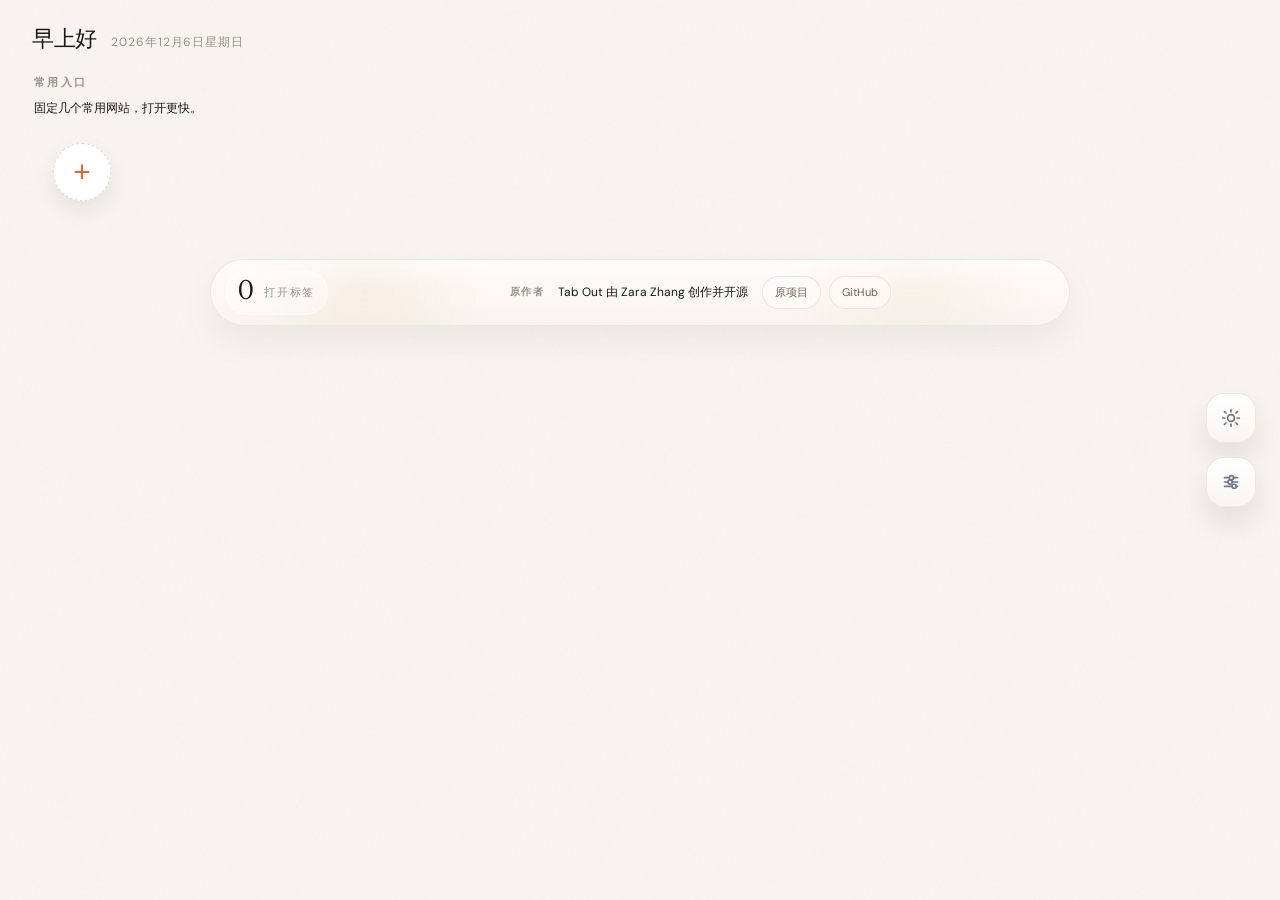
==== extension/index.html @ e53b009b "优化" ====
<!DOCTYPE html>
<html lang="zh-CN">
<head>
  <meta charset="UTF-8">
  <meta name="viewport" content="width=device-width, initial-scale=1.0">
  <title>Tab Out</title>

  <!-- Google Fonts: Newsreader (for headings/numbers) + DM Sans (for body text) -->
  <link rel="preconnect" href="https://fonts.googleapis.com">
  <link href="https://fonts.googleapis.com/css2?family=Newsreader:ital,opsz,wght@0,6..72,300;0,6..72,400;0,6..72,500;1,6..72,300;1,6..72,400&family=DM+Sans:wght@300;400;500;600&display=swap" rel="stylesheet">

  <link rel="stylesheet" href="style.css">
</head>
<body>
<div class="container">



  <!-- ================================================================
       HEADER — greeting on the left
       ================================================================ -->
  <header>
    <div class="header-left">
      <!-- "Good afternoon" — written by getGreeting() in app.js -->
      <h1 id="greeting"></h1>
      <!-- "Friday, April 4, 2026" — written by getDateDisplay() in app.js -->
      <div class="date" id="dateDisplay"></div>
    </div>
  </header>

  <section class="quick-links-section" id="quickLinksSection">
    <div class="quick-links-shell">
      <div class="quick-links-header">
        <div class="quick-links-heading">
          <h2 id="quickLinksTitle"></h2>
          <p class="quick-links-subtitle" id="quickLinksSubtitle"></p>
        </div>
      </div>
      <div class="quick-links-grid" id="quickLinksGrid"></div>
    </div>
  </section>

  <!-- ================================================================
       TAB OUT DUPES BANNER — appears when you have extra Tab Out tabs open
       Hidden by default; app.js shows it when dupeTabOutCount > 1
       ================================================================ -->
  <div class="tab-cleanup-banner" id="tabOutDupeBanner" style="display:none">
    <div class="tab-cleanup-left">
      <div class="tab-cleanup-icon">
        <svg xmlns="http://www.w3.org/2000/svg" fill="none" viewBox="0 0 24 24" stroke-width="1.5" stroke="currentColor">
          <path stroke-linecap="round" stroke-linejoin="round" d="M15.75 17.25v3.375c0 .621-.504 1.125-1.125 1.125h-9.75a1.125 1.125 0 0 1-1.125-1.125V7.875c0-.621.504-1.125 1.125-1.125H6.75a9.06 9.06 0 0 1 1.5.124m7.5 10.376h3.375c.621 0 1.125-.504 1.125-1.125V11.25c0-4.46-3.243-8.161-7.5-8.876a9.06 9.06 0 0 0-1.5-.124H9.375c-.621 0-1.125.504-1.125 1.125v3.5m7.5 10.375H9.375a1.125 1.125 0 0 1-1.125-1.125v-9.25m12 6.625v-1.875a3.375 3.375 0 0 0-3.375-3.375h-1.5a1.125 1.125 0 0 1-1.125-1.125v-1.5a3.375 3.375 0 0 0-3.375-3.375H9.75" />
        </svg>
      </div>
      <div class="tab-cleanup-text" id="tabOutDupeText"></div>
    </div>
    <button class="tab-cleanup-btn" data-action="close-tabout-dupes" id="closeTabOutDupesBtn"></button>
  </div>

  <!-- ================================================================
       MAIN CONTENT AREA — two-column layout
       Left: open tabs (domain/mission cards)
       Right: saved for later checklist
       The right column only renders when it has items (JS controls this)
       ================================================================ -->
  <div class="dashboard-columns" id="dashboardColumns">

    <!-- LEFT COLUMN: Open tabs -->
    <div class="active-section" id="openTabsSection" style="display:none">
      <div class="section-header">
        <h2 id="openTabsSectionTitle"></h2>
        <div class="section-line"></div>
        <div class="section-count" id="openTabsSectionCount"></div>
      </div>
      <div class="missions" id="openTabsMissions"></div>
    </div>

    <!-- RIGHT COLUMN: Saved for Later checklist -->
    <div class="deferred-column" id="deferredColumn" style="display:none">
      <section class="sidebar-section deferred-section-shell" id="deferredSection" style="display:none">
        <div class="section-header">
          <h2 id="deferredSectionTitle"></h2>
          <div class="section-line"></div>
          <div class="section-count" id="deferredCount"></div>
        </div>

        <!-- Active checklist items — injected by renderDeferredList() in app.js -->
        <div class="deferred-list" id="deferredList"></div>

        <!-- Empty state — shown when no active deferred tabs -->
        <div class="deferred-empty" id="deferredEmpty" style="display:none"></div>

        <!-- Archive section — collapsed by default -->
        <div class="deferred-archive" id="deferredArchive" style="display:none">
          <button class="archive-toggle" id="archiveToggle">
            <svg class="archive-chevron" xmlns="http://www.w3.org/2000/svg" fill="none" viewBox="0 0 24 24" stroke-width="2" stroke="currentColor"><path stroke-linecap="round" stroke-linejoin="round" d="m19.5 8.25-7.5 7.5-7.5-7.5" /></svg>
            <span id="archiveToggleLabel"></span>
            <span class="archive-count" id="archiveCount"></span>
          </button>
          <div class="archive-body" id="archiveBody" style="display:none">
            <input type="text" class="archive-search" id="archiveSearch">
            <div class="archive-list" id="archiveList"></div>
          </div>
        </div>
      </section>
    </div>

  </div><!-- end .dashboard-columns -->

  <!-- ================================================================
       FOOTER — global stats + refresh control
       ================================================================ -->
  <footer>
    <div class="footer-stats">
      <div class="stat">
        <div class="stat-num" id="statTabs">—</div>
        <div class="stat-label" id="statTabsLabel"></div>
      </div>
    </div>
    <div class="footer-credit-card">
      <div class="footer-credit-eyebrow" id="footerCreditEyebrow"></div>
      <div class="footer-credit-main" id="footerCreditMain"></div>
      <div class="footer-credit-links">
        <a id="footerProjectLink" href="https://github.com/zarazhangrui/tab-out" target="_top" rel="noopener noreferrer"></a>
        <a id="footerAuthorLink" href="https://github.com/zarazhangrui" target="_top" rel="noopener noreferrer"></a>
      </div>
    </div>
  </footer>

</div><!-- end .container -->

<input type="file" id="backgroundImageInput" class="sr-only" accept="image/*">

<div class="floating-tools" id="floatingTools">
  <div class="floating-tool-popovers">
    <div class="stash-menu" id="stashMenu" style="display:none">
      <div class="stash-menu-header">
        <div>
          <div class="stash-menu-title" id="stashMenuTitle"></div>
          <p class="stash-menu-hint" id="stashMenuHint"></p>
        </div>
        <button type="button" class="stash-menu-close" data-action="toggle-stash-menu" aria-label="Close">
          <svg xmlns="http://www.w3.org/2000/svg" fill="none" viewBox="0 0 24 24" stroke-width="1.9" stroke="currentColor" aria-hidden="true">
            <path stroke-linecap="round" stroke-linejoin="round" d="m6 18 12-12M6 6l12 12" />
          </svg>
        </button>
      </div>
      <div class="stash-menu-actions">
        <button type="button" class="stash-action-card" data-action="stash-current-window" id="stashCurrentWindowBtn"></button>
        <button type="button" class="stash-action-card" data-action="stash-all-windows" id="stashAllWindowsBtn"></button>
      </div>
    </div>

    <div class="session-panel" id="sessionPanel" style="display:none">
      <div class="session-panel-header">
        <div class="session-panel-heading">
          <div class="session-panel-eyebrow" id="sessionRecentLabel"></div>
          <h3 id="sessionsSectionTitle"></h3>
        </div>
        <button type="button" class="session-panel-close" data-action="toggle-session-panel" aria-label="Close">
          <svg xmlns="http://www.w3.org/2000/svg" fill="none" viewBox="0 0 24 24" stroke-width="1.9" stroke="currentColor" aria-hidden="true">
            <path stroke-linecap="round" stroke-linejoin="round" d="m6 18 12-12M6 6l12 12" />
          </svg>
        </button>
      </div>
      <div class="session-panel-meta-row">
        <p class="session-panel-subtitle" id="sessionsEmpty"></p>
        <span class="section-count" id="sessionsCount"></span>
      </div>
      <div class="sessions-list" id="sessionsList"></div>
    </div>
  </div>

  <div class="floating-tools-dock">
    <button type="button" class="floating-tool-btn floating-tool-btn-theme" data-action="toggle-color-theme" id="themeToggleBtn" aria-pressed="false">
      <span class="floating-tool-icon floating-tool-theme-icon floating-tool-theme-icon-sun" aria-hidden="true">
        <svg xmlns="http://www.w3.org/2000/svg" fill="none" viewBox="0 0 24 24" stroke-width="1.85" stroke="currentColor">
          <path stroke-linecap="round" stroke-linejoin="round" d="M12 3v2.25M12 18.75V21M4.954 4.954 6.546 6.546M17.454 17.454l1.592 1.592M3 12h2.25M18.75 12H21M4.954 19.046l1.592-1.592M17.454 6.546l1.592-1.592M15.75 12a3.75 3.75 0 1 1-7.5 0 3.75 3.75 0 0 1 7.5 0Z" />
        </svg>
      </span>
      <span class="floating-tool-icon floating-tool-theme-icon floating-tool-theme-icon-moon" aria-hidden="true">
        <svg xmlns="http://www.w3.org/2000/svg" fill="none" viewBox="0 0 24 24" stroke-width="1.85" stroke="currentColor">
          <path stroke-linecap="round" stroke-linejoin="round" d="M21 12.79A9 9 0 1 1 11.21 3a7 7 0 0 0 9.79 9.79Z" />
        </svg>
      </span>
      <span class="sr-only" id="themeToggleState"></span>
    </button>

    <div class="floating-tools-rail" id="floatingToolsRail">
      <button type="button" class="floating-tool-btn floating-tool-btn-stash" data-action="toggle-stash-menu" id="stashMenuTrigger" aria-expanded="false" aria-controls="stashMenu">
        <span class="floating-tool-icon">
          <svg xmlns="http://www.w3.org/2000/svg" fill="none" viewBox="0 0 24 24" stroke-width="1.85" stroke="currentColor" aria-hidden="true">
            <path stroke-linecap="round" stroke-linejoin="round" d="M4.5 8.25h15" />
            <path stroke-linecap="round" stroke-linejoin="round" d="M5.25 9.75v6.75A1.5 1.5 0 0 0 6.75 18h10.5a1.5 1.5 0 0 0 1.5-1.5V9.75" />
            <path stroke-linecap="round" stroke-linejoin="round" d="M9 4.5 12 7.5l3-3" />
            <path stroke-linecap="round" stroke-linejoin="round" d="M12 7.5v5.25" />
          </svg>
        </span>
      </button>
      <button type="button" class="floating-tool-btn floating-tool-btn-session" data-action="toggle-session-panel" id="sessionFabTrigger" aria-expanded="false" aria-controls="sessionPanel">
        <span class="floating-tool-icon">
          <svg xmlns="http://www.w3.org/2000/svg" fill="none" viewBox="0 0 24 24" stroke-width="1.85" stroke="currentColor" aria-hidden="true">
            <path stroke-linecap="round" stroke-linejoin="round" d="M4.5 15.75h15" />
            <path stroke-linecap="round" stroke-linejoin="round" d="M5.25 15v1.5A1.5 1.5 0 0 0 6.75 18h10.5a1.5 1.5 0 0 0 1.5-1.5V15" />
            <path stroke-linecap="round" stroke-linejoin="round" d="M9 11.25 12 8.25l3 3" />
            <path stroke-linecap="round" stroke-linejoin="round" d="M12 8.25V3.75" />
          </svg>
        </span>
        <span class="floating-tool-badge" id="sessionFabCount" hidden></span>
      </button>
    </div>

    <button type="button" class="floating-tool-btn floating-tool-btn-settings" data-action="open-settings-modal" id="settingsModalTrigger">
      <span class="floating-tool-icon">
        <svg xmlns="http://www.w3.org/2000/svg" fill="none" viewBox="0 0 24 24" stroke-width="1.85" stroke="currentColor" aria-hidden="true">
          <path stroke-linecap="round" d="M5 7.25h5.2" />
          <path stroke-linecap="round" d="M14.8 7.25H19" />
          <path stroke-linecap="round" d="M5 12h3.7" />
          <path stroke-linecap="round" d="M13.3 12H19" />
          <path stroke-linecap="round" d="M5 16.75h8.2" />
          <path stroke-linecap="round" d="M17.8 16.75H19" />
          <circle cx="12.5" cy="7.25" r="2.3" />
          <circle cx="11" cy="12" r="2.3" />
          <circle cx="15.5" cy="16.75" r="2.3" />
        </svg>
      </span>
    </button>
  </div>
</div>

<div class="settings-modal-backdrop" id="settingsModalBackdrop" style="display:none">
  <div class="settings-modal" role="dialog" aria-modal="true" aria-labelledby="settingsModalTitle">
    <div class="settings-modal-header">
      <h3 id="settingsModalTitle"></h3>
      <button type="button" class="settings-modal-close" data-action="close-settings-modal" id="settingsModalCloseBtn"></button>
    </div>
    <div class="settings-modal-body">
      <aside class="settings-nav" id="settingsNav">
        <button type="button" class="settings-nav-item" data-action="show-settings-panel" data-settings-panel="appearance" id="settingsAppearanceTab"></button>
        <button type="button" class="settings-nav-item" data-action="show-settings-panel" data-settings-panel="links" id="settingsLinksTab"></button>
      </aside>
      <div class="settings-content">
        <section class="settings-panel" data-settings-panel="appearance">
          <div class="settings-group">
            <div class="settings-group-label" id="settingsLanguageLabel"></div>
            <div class="settings-language-switcher" id="settingsLanguageSwitcher" role="group">
              <button type="button" class="settings-language-option" data-action="set-language" data-language="zh-CN">中</button>
              <button type="button" class="settings-language-option" data-action="set-language" data-language="en-US">EN</button>
            </div>
          </div>
          <div class="settings-group">
            <div class="settings-group-label" id="settingsBackgroundLabel"></div>
            <p class="settings-group-copy" id="settingsBackgroundHint"></p>
            <div class="settings-background-grid">
              <div class="settings-background-block" id="settingsSolidBackgroundBlock">
                <div class="settings-background-subtitle" id="settingsSolidBackgroundLabel"></div>
                <div class="settings-color-swatches" id="settingsColorSwatches" role="group">
                  <button type="button" class="settings-color-swatch" data-action="set-background-color" data-background-color="#eef2f9" data-color-name-zh="雾蓝" data-color-name-en="Mist blue"></button>
                  <button type="button" class="settings-color-swatch" data-action="set-background-color" data-background-color="#dff1ff" data-color-name-zh="晴空" data-color-name-en="Sky"></button>
                  <button type="button" class="settings-color-swatch" data-action="set-background-color" data-background-color="#f4e3f7" data-color-name-zh="淡紫" data-color-name-en="Lavender"></button>
                  <button type="button" class="settings-color-swatch" data-action="set-background-color" data-background-color="#e7f6d8" data-color-name-zh="青草" data-color-name-en="Mint"></button>
                  <button type="button" class="settings-color-swatch" data-action="set-background-color" data-background-color="#fff3b8" data-color-name-zh="奶油" data-color-name-en="Butter"></button>
                  <button type="button" class="settings-color-swatch" data-action="set-background-color" data-background-color="#eadff2" data-color-name-zh="丁香雾" data-color-name-en="Lilac mist"></button>
                  <button type="button" class="settings-color-swatch" data-action="set-background-color" data-background-color="#f6ebdf" data-color-name-zh="细沙" data-color-name-en="Sand"></button>
                </div>
              </div>
              <div class="settings-background-block" id="settingsImageUploadBlock">
                <div class="settings-background-subtitle" id="settingsImageUploadLabel"></div>
                <div class="settings-action-row settings-background-actions">
                  <button type="button" class="action-btn save-tabs settings-upload-trigger" data-action="choose-background-image" id="backgroundImageTriggerBtn"></button>
                  <button type="button" class="action-btn danger settings-reset-trigger" data-action="clear-background-image" id="backgroundImageClearBtn" hidden></button>
                </div>
              </div>
            </div>
          </div>
        </section>
        <section class="settings-panel" data-settings-panel="links" style="display:none">
          <div class="settings-group">
            <div class="settings-group-label" id="settingsLinkOpenModeLabel"></div>
            <p class="settings-group-copy" id="settingsLinkOpenModeHint"></p>
            <div class="settings-choice-list" id="settingsLinkOpenModeChoices">
              <button type="button" class="settings-choice" data-action="set-quick-link-open-mode" data-open-mode="current-tab" id="settingsOpenModeCurrentBtn"></button>
              <button type="button" class="settings-choice" data-action="set-quick-link-open-mode" data-open-mode="new-tab" id="settingsOpenModeNewBtn"></button>
            </div>
          </div>
        </section>
      </div>
    </div>
  </div>
</div>

<!-- ================================================================
     TOAST — floats above everything, used for action confirmations
     Hidden by default via CSS (opacity:0, translateY)
     ================================================================ -->
<div class="toast" id="toast">
  <!-- Checkmark circle icon (Heroicons outline) -->
  <svg xmlns="http://www.w3.org/2000/svg" fill="none" viewBox="0 0 24 24" stroke-width="2" stroke="currentColor">
    <path stroke-linecap="round" stroke-linejoin="round" d="M9 12.75 11.25 15 15 9.75M21 12a9 9 0 1 1-18 0 9 9 0 0 1 18 0Z" />
  </svg>
  <span id="toastText"></span>
</div>

<div class="quick-link-modal-backdrop" id="quickLinkModalBackdrop" style="display:none">
  <div class="quick-link-modal" role="dialog" aria-modal="true" aria-labelledby="quickLinkModalTitle">
    <div class="quick-link-modal-header">
      <h3 id="quickLinkModalTitle"></h3>
      <button type="button" class="quick-link-modal-close" data-action="close-quick-link-modal" id="quickLinkModalCloseBtn"></button>
    </div>
    <form class="quick-link-form" id="quickLinkForm">
      <input type="hidden" id="quickLinkId">
      <label class="quick-link-field">
        <span id="quickLinkNameLabel"></span>
        <input type="text" id="quickLinkNameInput" maxlength="40" required>
      </label>
      <label class="quick-link-field">
        <span id="quickLinkUrlLabel"></span>
        <input type="text" id="quickLinkUrlInput" inputmode="url" required>
      </label>
      <div class="quick-link-form-actions">
        <button type="button" class="action-btn" data-action="close-quick-link-modal" id="quickLinkCancelBtn"></button>
        <button type="submit" class="action-btn primary" id="quickLinkSubmitBtn"></button>
      </div>
    </form>
  </div>
</div>

<!-- Boot loader: tries config.local.js first, then loads app.js -->
<script src="boot.js"></script>
</body>
</html>
---- extension/style.css ----
/* ============================================================
   Tab Mission Control — Dashboard Styles
   Extracted directly from mockup.html — do not modify unless
   also updating the mockup. This is the approved design.
   ============================================================ */

:root {
  --ink: #1a1613;
  --paper: #f8f5f0;
  --warm-gray: #e8e2da;
  --muted: #9a918a;
  --accent-amber: #c8713a;
  --accent-sage: #5a7a62;
  --accent-slate: #5a6b7a;
  --accent-rose: #b35a5a;
  --status-active: #3d7a4a;
  --status-cooling: #b8892e;
  --status-abandoned: #b35a5a;
  --card-bg: #fffdf9;
  --shadow: rgba(26, 22, 19, 0.06);
  --custom-background-color: #f8f5f0;
  --custom-background-image: none;
  --header-dock-surface: rgba(255, 250, 244, 0.56);
  --header-dock-border: rgba(255, 255, 255, 0.52);
  --header-dock-shadow: rgba(122, 79, 42, 0.16);
  --header-dock-highlight: rgba(255, 255, 255, 0.72);
  --header-dock-accent: rgba(200, 113, 58, 0.28);
  --header-dock-accent-strong: rgba(200, 113, 58, 0.88);
  --background-overlay-start: rgba(248, 245, 240, 0.7);
  --background-overlay-end: rgba(248, 245, 240, 0.88);
  --background-radial-glow: rgba(255, 255, 255, 0.26);
  --solid-surface-bg: rgba(255, 253, 249, 0.9);
  --solid-surface-elevated-bg: rgba(255, 255, 255, 0.88);
  --solid-surface-border: rgba(232, 226, 218, 0.84);
  --solid-surface-line: rgba(232, 226, 218, 0.84);
  --solid-surface-shadow: rgba(26, 22, 19, 0.08);
}

* { margin: 0; padding: 0; box-sizing: border-box; }

body {
  font-family: 'DM Sans', sans-serif;
  background: var(--custom-background-color);
  color: var(--ink);
  min-height: 100vh;
  -webkit-font-smoothing: antialiased;
  position: relative;
}

body.theme-dark {
  --ink: #edf3f9;
  --paper: #10161d;
  --warm-gray: #26323d;
  --muted: #93a1af;
  --card-bg: #151d25;
  --shadow: rgba(0, 0, 0, 0.28);
  --header-dock-surface: rgba(19, 25, 32, 0.74);
  --header-dock-border: rgba(255, 255, 255, 0.08);
  --header-dock-shadow: rgba(0, 0, 0, 0.32);
  --header-dock-highlight: rgba(255, 255, 255, 0.04);
  --header-dock-accent: rgba(200, 113, 58, 0.22);
  --header-dock-accent-strong: rgba(227, 143, 82, 0.82);
  --background-overlay-start: rgba(13, 17, 23, 0.26);
  --background-overlay-end: rgba(13, 17, 23, 0.78);
  --background-radial-glow: rgba(110, 145, 173, 0.12);
}

body::before {
  content: '';
  position: fixed;
  inset: 0;
  background-image:
    linear-gradient(180deg, var(--background-overlay-start), var(--background-overlay-end)),
    radial-gradient(circle at top, var(--background-radial-glow), transparent 48%),
    var(--custom-background-image);
  background-size: cover;
  background-position: center;
  background-repeat: no-repeat;
  opacity: 0;
  transition: opacity 0.3s ease;
  pointer-events: none;
  z-index: 0;
}

/* Subtle paper texture */
body::after {
  content: '';
  position: fixed;
  inset: 0;
  background-image: url("data:image/svg+xml,%3Csvg viewBox='0 0 256 256' xmlns='http://www.w3.org/2000/svg'%3E%3Cfilter id='noise'%3E%3CfeTurbulence type='fractalNoise' baseFrequency='0.9' numOctaves='4' stitchTiles='stitch'/%3E%3C/filter%3E%3Crect width='100%25' height='100%25' filter='url(%23noise)' opacity='0.03'/%3E%3C/svg%3E");
  pointer-events: none;
  z-index: 0;
}

body.theme-dark::after {
  opacity: 0.08;
}

body.has-custom-background::before {
  opacity: 1;
}

body.has-solid-background footer,
body.has-solid-background .mission-card,
body.has-solid-background .deferred-column,
body.has-solid-background .floating-tool-btn,
body.has-solid-background .stash-menu,
body.has-solid-background .session-panel,
body.has-solid-background .session-card,
body.has-solid-background .settings-modal,
body.has-solid-background .quick-link-modal {
  background-color: var(--solid-surface-bg);
  border-color: var(--solid-surface-border);
}

body.has-solid-background .mission-card,
body.has-solid-background .deferred-column,
body.has-solid-background footer,
body.has-solid-background .stash-menu,
body.has-solid-background .session-panel,
body.has-solid-background .session-card,
body.has-solid-background .settings-modal,
body.has-solid-background .quick-link-modal {
  box-shadow:
    0 20px 40px var(--solid-surface-shadow),
    inset 0 1px 0 rgba(255, 255, 255, 0.62);
}

body.has-solid-background .header-control-dock,
body.has-solid-background .tab-cleanup-banner,
body.has-solid-background .nudge-banner,
body.has-solid-background .quick-link-actions,
body.has-solid-background .settings-language-switcher,
body.has-solid-background .settings-background-block,
body.has-solid-background .settings-choice,
body.has-solid-background .stash-action-card,
body.has-solid-background .session-preview-list,
body.has-solid-background .footer-credit-links a,
body.has-solid-background .stat {
  background-color: var(--solid-surface-elevated-bg);
  border-color: var(--solid-surface-border);
}

body.has-solid-background .section-line,
body.has-solid-background .page-chip,
body.has-solid-background .deferred-item {
  border-color: var(--solid-surface-line);
}

body.has-solid-background .section-line {
  background: var(--solid-surface-line);
}

body.has-solid-background .action-btn {
  background-color: var(--solid-surface-elevated-bg);
  border-color: var(--solid-surface-border);
  color: var(--muted);
}

body.has-solid-background .action-btn.primary {
  background: var(--ink);
  color: var(--paper);
  border-color: var(--ink);
}

body.has-solid-background .action-btn.close-tabs {
  border-color: rgba(200, 113, 58, 0.3);
  color: var(--accent-amber);
  background: rgba(200, 113, 58, 0.08);
}

body.has-solid-background .action-btn.save-tabs {
  border-color: rgba(90, 122, 98, 0.3);
  color: var(--accent-sage);
  background: rgba(90, 122, 98, 0.08);
}

body.has-solid-background .action-btn.danger {
  color: var(--status-abandoned);
}

body.has-solid-background .mission-card:hover,
body.has-solid-background .session-card:hover,
body.has-solid-background .quick-link-card:hover .quick-link-avatar,
body.has-solid-background .quick-link-add-card:hover .quick-link-add-symbol {
  box-shadow:
    0 24px 44px var(--solid-surface-shadow),
    inset 0 1px 0 rgba(255, 255, 255, 0.7);
}

body.theme-dark header {
  border-bottom-color: rgba(255, 255, 255, 0.08);
}

body.theme-dark .header-control-dock,
body.theme-dark .tab-cleanup-banner,
body.theme-dark .nudge-banner,
body.theme-dark .mission-card,
body.theme-dark .deferred-column,
body.theme-dark footer,
body.theme-dark .floating-tool-btn,
body.theme-dark .stash-menu,
body.theme-dark .session-panel,
body.theme-dark .session-card,
body.theme-dark .settings-modal,
body.theme-dark .quick-link-modal,
body.theme-dark .quick-link-actions {
  border-color: rgba(255, 255, 255, 0.08);
  background-color: rgba(18, 24, 31, 0.88);
  box-shadow:
    0 22px 48px rgba(0, 0, 0, 0.24),
    inset 0 1px 0 rgba(255, 255, 255, 0.04);
}

body.theme-dark .quick-link-actions,
body.theme-dark .settings-language-switcher,
body.theme-dark .settings-background-block,
body.theme-dark .settings-choice,
body.theme-dark .stash-action-card,
body.theme-dark .session-preview-list,
body.theme-dark .stat,
body.theme-dark .footer-credit-links a {
  border-color: rgba(255, 255, 255, 0.08);
  background: rgba(255, 255, 255, 0.04);
}

body.theme-dark .settings-nav-item,
body.theme-dark .settings-group-label,
body.theme-dark .settings-choice,
body.theme-dark .stash-menu-close,
body.theme-dark .session-panel-close,
body.theme-dark .quick-link-modal-close,
body.theme-dark .settings-modal-close {
  color: var(--ink);
}

body.theme-dark .settings-group-copy,
body.theme-dark .settings-choice-meta,
body.theme-dark .settings-background-subtitle,
body.theme-dark .session-card-meta,
body.theme-dark .session-preview-more,
body.theme-dark .footer-credit-eyebrow,
body.theme-dark .footer-credit-links a,
body.theme-dark .stat-label {
  color: var(--muted);
}

body.theme-dark .settings-nav-item:hover,
body.theme-dark .floating-tool-btn:hover,
body.theme-dark .stash-menu-close:hover,
body.theme-dark .session-panel-close:hover,
body.theme-dark .quick-link-modal-close:hover,
body.theme-dark .settings-modal-close:hover {
  background: rgba(255, 255, 255, 0.08);
}

body.theme-dark .settings-nav-item.is-active,
body.theme-dark .floating-tool-btn.is-active {
  color: #fff;
}

body.theme-dark .settings-modal,
body.theme-dark .quick-link-modal,
body.theme-dark .stash-menu,
body.theme-dark .session-panel {
  background-image: linear-gradient(180deg, rgba(21, 28, 36, 0.98), rgba(14, 19, 26, 0.95));
}

body.theme-dark .settings-choice.is-active {
  background: linear-gradient(180deg, rgba(81, 50, 30, 0.52), rgba(43, 31, 22, 0.42));
  border-color: rgba(200, 113, 58, 0.3);
}

body.theme-dark .quick-link-field input,
body.theme-dark .session-card,
body.theme-dark .session-preview-open,
body.theme-dark .settings-upload-trigger,
body.theme-dark .settings-reset-trigger {
  background-color: rgba(255, 255, 255, 0.04);
  border-color: rgba(255, 255, 255, 0.08);
  color: var(--ink);
}

body.theme-dark .action-btn {
  background-color: rgba(255, 255, 255, 0.04);
  border-color: rgba(255, 255, 255, 0.08);
  color: var(--ink);
}

body.theme-dark .action-btn.primary {
  background: #edf3f9;
  color: #10161d;
  border-color: #edf3f9;
}

body.theme-dark .action-btn.close-tabs {
  border-color: rgba(236, 168, 118, 0.28);
  color: #f3b37d;
  background: rgba(236, 168, 118, 0.08);
}

body.theme-dark .action-btn.save-tabs {
  border-color: rgba(109, 172, 126, 0.28);
  color: #9fdbad;
  background: rgba(109, 172, 126, 0.08);
}

body.theme-dark .action-btn.danger {
  color: #f09b9b;
}

body.theme-dark .quick-link-avatar,
body.theme-dark .quick-link-add-symbol {
  background: rgba(255, 255, 255, 0.98);
  border-color: rgba(236, 168, 118, 0.2);
  box-shadow:
    0 16px 28px rgba(0, 0, 0, 0.24),
    inset 0 0 0 1px rgba(226, 220, 212, 0.72);
}

body.theme-dark .quick-link-add-symbol {
  color: var(--accent-amber);
}

body.theme-dark .quick-link-add-card:hover .quick-link-add-symbol,
body.theme-dark .quick-link-card:hover .quick-link-avatar {
  box-shadow:
    0 20px 30px rgba(0, 0, 0, 0.28),
    inset 0 0 0 1px rgba(226, 220, 212, 0.8);
}

.container {
  position: relative;
  z-index: 1;
  max-width: 960px;
  margin: 0 auto;
  padding: 30px 32px 72px;
}

/* When the saved-for-later sidebar is open, expand the container
   so the tab grid still has room for 2-3 columns */
.container:has(.dashboard-columns) {
  max-width: 1300px;
}

/* ---- Header ---- */
header {
  display: flex;
  justify-content: flex-start;
  align-items: center;
  margin-bottom: 22px;
  padding-bottom: 0;
  border-bottom: none;
}

.header-left {
  display: flex;
  align-items: baseline;
  gap: 14px;
  flex-wrap: wrap;
}

.header-left h1 {
  font-family: 'Newsreader', serif;
  font-weight: 300;
  font-size: 22px;
  line-height: 1.05;
  letter-spacing: -0.4px;
  color: var(--ink);
  margin-bottom: 0;
}

.header-left .date {
  font-size: 12px;
  color: var(--muted);
  font-weight: 400;
  letter-spacing: 0.08em;
  line-height: 1.2;
}

.header-right {
  display: flex;
  align-items: center;
  justify-content: flex-end;
  flex-shrink: 0;
  margin-left: 24px;
}

.header-control-dock {
  position: relative;
  display: inline-flex;
  align-items: center;
  gap: 12px;
  padding: 9px 10px;
  border-radius: 999px;
  background:
    linear-gradient(135deg, rgba(255, 255, 255, 0.56), rgba(255, 246, 238, 0.18)),
    var(--header-dock-surface);
  border: 1px solid var(--header-dock-border);
  box-shadow:
    0 20px 42px -18px var(--header-dock-shadow),
    0 10px 24px rgba(255, 255, 255, 0.18),
    inset 0 1px 0 rgba(255, 255, 255, 0.7);
  backdrop-filter: blur(24px) saturate(165%);
  -webkit-backdrop-filter: blur(24px) saturate(165%);
  isolation: isolate;
  overflow: hidden;
}

.header-control-dock::before {
  content: '';
  position: absolute;
  inset: -30% -20%;
  background:
    radial-gradient(circle at 18% 24%, rgba(255, 255, 255, 0.8), transparent 22%),
    radial-gradient(circle at 72% 18%, rgba(255, 214, 185, 0.42), transparent 30%),
    linear-gradient(120deg, rgba(255, 255, 255, 0.14), rgba(200, 113, 58, 0.12), rgba(255, 255, 255, 0.08));
  opacity: 0.92;
  z-index: -2;
  pointer-events: none;
  animation: headerDockAurora 14s ease-in-out infinite alternate;
}

.header-control-dock::after {
  content: '';
  position: absolute;
  inset: 1px;
  border-radius: inherit;
  background:
    linear-gradient(180deg, rgba(255, 255, 255, 0.44), transparent 38%),
    linear-gradient(135deg, rgba(255, 255, 255, 0.16), transparent 54%);
  opacity: 0.95;
  pointer-events: none;
  z-index: -1;
}

.header-control-dock.has-image {
  box-shadow:
    0 24px 52px -20px rgba(200, 113, 58, 0.26),
    0 10px 24px rgba(255, 255, 255, 0.18),
    inset 0 1px 0 rgba(255, 255, 255, 0.7);
}

.background-controls {
  display: inline-flex;
  align-items: center;
  gap: 8px;
  position: relative;
  z-index: 1;
}

.header-control-divider {
  width: 1px;
  align-self: stretch;
  border-radius: 999px;
  background:
    linear-gradient(180deg, rgba(255, 255, 255, 0), rgba(200, 113, 58, 0.36), rgba(255, 255, 255, 0));
  opacity: 0.92;
  position: relative;
  z-index: 1;
}

.language-switcher {
  display: inline-flex;
  align-items: center;
  gap: 4px;
  padding: 4px;
  border-radius: 999px;
  background: rgba(255, 255, 255, 0.28);
  border: 1px solid rgba(255, 255, 255, 0.26);
  box-shadow:
    inset 0 1px 0 rgba(255, 255, 255, 0.45),
    0 8px 18px rgba(122, 79, 42, 0.08);
  position: relative;
  z-index: 1;
}

.language-option {
  font-family: 'DM Sans', sans-serif;
  font-size: 12px;
  font-weight: 600;
  letter-spacing: 0.12em;
  color: rgba(92, 77, 67, 0.76);
  background: transparent;
  border: none;
  border-radius: 999px;
  padding: 10px 15px;
  min-width: 54px;
  cursor: pointer;
  transition: background 0.28s ease, color 0.28s ease, transform 0.28s ease, box-shadow 0.28s ease;
}

.language-option:hover {
  color: var(--ink);
  background: rgba(255, 255, 255, 0.26);
  transform: translateY(-1px);
}

.language-option.is-active {
  color: white;
  background:
    linear-gradient(135deg, rgba(222, 136, 66, 1), rgba(188, 98, 41, 1));
  box-shadow:
    0 10px 24px rgba(200, 113, 58, 0.34),
    inset 0 1px 0 rgba(255, 245, 232, 0.4);
}

.language-option.is-active:hover {
  color: white;
  background:
    linear-gradient(135deg, rgba(222, 136, 66, 1), rgba(188, 98, 41, 1));
  transform: translateY(-1px);
}

.header-icon-btn {
  position: relative;
  width: 40px;
  height: 40px;
  border: 1px solid rgba(255, 255, 255, 0.32);
  border-radius: 16px;
  background:
    linear-gradient(180deg, rgba(255, 255, 255, 0.42), rgba(255, 247, 241, 0.14));
  color: rgba(96, 80, 69, 0.74);
  display: inline-flex;
  align-items: center;
  justify-content: center;
  cursor: pointer;
  box-shadow:
    inset 0 1px 0 rgba(255, 255, 255, 0.64),
    0 10px 24px rgba(122, 79, 42, 0.08);
  transition: transform 0.24s ease, background 0.24s ease, color 0.24s ease, box-shadow 0.24s ease, border-color 0.24s ease;
}

.header-icon-btn::before {
  content: '';
  position: absolute;
  inset: 1px;
  border-radius: 15px;
  background: linear-gradient(180deg, rgba(255, 255, 255, 0.34), transparent 52%);
  opacity: 0.85;
  pointer-events: none;
}

.header-icon-btn:hover {
  color: var(--ink);
  border-color: rgba(255, 255, 255, 0.56);
  box-shadow:
    inset 0 1px 0 rgba(255, 255, 255, 0.72),
    0 14px 30px rgba(122, 79, 42, 0.13);
  transform: translateY(-1px) scale(1.02);
}

.header-icon-btn svg {
  width: 17px;
  height: 17px;
  position: relative;
  z-index: 1;
}

.header-icon-btn.is-active {
  color: rgba(255, 248, 241, 0.98);
  background:
    radial-gradient(circle at 28% 24%, rgba(255, 223, 196, 0.48), transparent 32%),
    linear-gradient(135deg, rgba(210, 124, 59, 1), rgba(162, 94, 44, 1));
  border-color: rgba(255, 214, 179, 0.48);
  box-shadow:
    0 14px 30px rgba(200, 113, 58, 0.34),
    inset 0 1px 0 rgba(255, 244, 232, 0.4);
}

.header-icon-btn-subtle {
  color: rgba(114, 93, 86, 0.72);
}

.header-icon-btn-subtle:hover {
  color: var(--accent-rose);
  background:
    linear-gradient(180deg, rgba(255, 255, 255, 0.42), rgba(255, 240, 240, 0.18));
}

html[lang="zh-CN"] .header-left .date {
  letter-spacing: 0.08em;
  text-transform: none;
}

.sr-only {
  position: absolute;
  width: 1px;
  height: 1px;
  padding: 0;
  margin: -1px;
  overflow: hidden;
  clip: rect(0, 0, 0, 0);
  white-space: nowrap;
  border: 0;
}

body.has-custom-background .header-control-dock,
body.has-custom-background .tab-cleanup-banner,
body.has-custom-background .mission-card,
body.has-custom-background .floating-tool-btn,
body.has-custom-background .stash-menu,
body.has-custom-background .session-panel,
body.has-custom-background .session-card,
body.has-custom-background .deferred-column,
body.has-custom-background footer,
body.has-custom-background .settings-modal,
body.has-custom-background .quick-link-modal {
  background-color: rgba(255, 253, 249, 0.88);
  backdrop-filter: blur(14px);
}

body.has-custom-background .mission-card {
  border-color: rgba(232, 226, 218, 0.9);
}

body.has-custom-background .header-control-dock {
  --header-dock-surface: rgba(255, 248, 241, 0.3);
  --header-dock-border: rgba(255, 255, 255, 0.42);
  --header-dock-shadow: rgba(68, 40, 20, 0.24);
}

body.has-custom-background .header-control-dock::before {
  opacity: 1;
}

body.has-custom-background .language-switcher {
  background: rgba(255, 255, 255, 0.18);
}

body.has-custom-background .header-icon-btn {
  background:
    linear-gradient(180deg, rgba(255, 255, 255, 0.28), rgba(255, 247, 241, 0.1));
}

body.theme-dark.has-custom-background .header-control-dock,
body.theme-dark.has-custom-background .tab-cleanup-banner,
body.theme-dark.has-custom-background .mission-card,
body.theme-dark.has-custom-background .floating-tool-btn,
body.theme-dark.has-custom-background .stash-menu,
body.theme-dark.has-custom-background .session-panel,
body.theme-dark.has-custom-background .session-card,
body.theme-dark.has-custom-background .deferred-column,
body.theme-dark.has-custom-background footer,
body.theme-dark.has-custom-background .settings-modal,
body.theme-dark.has-custom-background .quick-link-modal {
  background-color: rgba(18, 24, 31, 0.78);
  backdrop-filter: blur(18px);
}

/* ---- Quick links ---- */
.quick-links-section {
  margin-bottom: 10px;
}

.quick-links-shell {
  padding: 0 2px 2px;
}

.quick-links-header {
  display: flex;
  justify-content: space-between;
  align-items: baseline;
  gap: 16px;
  margin-bottom: 10px;
}

.quick-links-heading h2 {
  font-family: 'DM Sans', sans-serif;
  font-weight: 600;
  font-size: 11px;
  letter-spacing: 0.22em;
  text-transform: uppercase;
  color: var(--muted);
}

.quick-links-subtitle {
  margin-top: 6px;
  font-size: 12px;
  line-height: 1.6;
  color: var(--muted);
  max-width: 420px;
}

.quick-links-subtitle:empty {
  display: none;
}

.quick-links-add-btn {
  flex-shrink: 0;
  padding: 6px 14px;
  border-radius: 999px;
  border-color: rgba(232, 226, 218, 0.96);
  color: var(--muted);
  background: rgba(255, 253, 249, 0.9);
  box-shadow: none;
}

.quick-links-add-btn:hover {
  border-color: var(--accent-amber);
  color: var(--ink);
  background: rgba(255, 253, 249, 1);
}

.quick-links-grid {
  display: flex;
  flex-wrap: wrap;
  gap: 18px 14px;
  align-items: flex-start;
}

.quick-link-card {
  position: relative;
  width: 96px;
  min-height: 0;
  padding: 6px 0 0;
  border: none;
  background: transparent;
  box-shadow: none;
  transition: transform 0.22s ease, box-shadow 0.22s ease, border-color 0.22s ease;
  display: flex;
  flex-direction: column;
  align-items: center;
  justify-content: flex-start;
  text-align: center;
}

.quick-link-card:hover {
  transform: translateY(-3px);
}

.quick-link-card[data-tooltip]::after {
  content: attr(data-tooltip);
  position: absolute;
  left: 50%;
  bottom: calc(100% + 10px);
  transform: translateX(-50%) translateY(4px);
  padding: 6px 10px;
  border-radius: 999px;
  background: rgba(26, 22, 19, 0.9);
  color: var(--paper);
  font-size: 11px;
  line-height: 1;
  letter-spacing: 0.02em;
  white-space: nowrap;
  opacity: 0;
  pointer-events: none;
  transition: opacity 0.18s ease, transform 0.18s ease;
  z-index: 5;
}

.quick-link-card[data-tooltip]:hover::after,
.quick-link-card[data-tooltip]:focus-visible::after {
  opacity: 1;
  transform: translateX(-50%) translateY(0);
}

.quick-link-card.clickable {
  cursor: pointer;
}

.quick-link-avatar {
  position: relative;
  z-index: 1;
  width: 58px;
  height: 58px;
  border-radius: 50%;
  background: rgba(255, 255, 255, 0.98);
  color: var(--accent-amber);
  display: flex;
  align-items: center;
  justify-content: center;
  flex-shrink: 0;
  overflow: hidden;
  box-shadow:
    0 10px 22px rgba(26, 22, 19, 0.08),
    inset 0 0 0 1px rgba(226, 220, 212, 0.72);
  transition: transform 0.2s ease, box-shadow 0.2s ease;
}

.quick-link-card:hover .quick-link-avatar {
  transform: translateY(-1px) scale(1.02);
  box-shadow:
    0 14px 26px rgba(26, 22, 19, 0.1),
    inset 0 0 0 1px rgba(226, 220, 212, 0.8);
}

.quick-link-avatar img {
  width: 28px;
  height: 28px;
  object-fit: contain;
  background: #fff;
  border-radius: 10px;
  filter: drop-shadow(0 4px 8px rgba(26, 22, 19, 0.12));
}

.quick-link-avatar-fallback {
  font-family: 'Newsreader', serif;
  font-size: 22px;
  font-weight: 500;
  letter-spacing: -0.4px;
}

.quick-link-actions {
  position: absolute;
  top: -2px;
  right: 4px;
  display: flex;
  gap: 4px;
  opacity: 0;
  transform: translateY(-4px);
  transition: opacity 0.18s ease, transform 0.18s ease;
  padding: 3px;
  border-radius: 999px;
  background: rgba(255, 253, 249, 0.94);
  border: 1px solid rgba(232, 226, 218, 0.96);
  box-shadow: 0 8px 18px rgba(26, 22, 19, 0.08);
  z-index: 2;
}

.quick-link-card:hover .quick-link-actions,
.quick-link-card:focus-within .quick-link-actions {
  opacity: 1;
  transform: translateY(0);
}

.quick-link-icon-btn {
  width: 22px;
  height: 22px;
  border-radius: 50%;
  border: none;
  background: transparent;
  color: var(--muted);
  display: inline-flex;
  align-items: center;
  justify-content: center;
  cursor: pointer;
  transition: background 0.18s ease, color 0.18s ease;
}

.quick-link-icon-btn:hover {
  background: rgba(200, 113, 58, 0.11);
  color: var(--ink);
}

.quick-link-icon-btn svg {
  width: 12px;
  height: 12px;
}

.quick-link-copy {
  position: relative;
  z-index: 1;
  margin-top: 10px;
  display: flex;
  flex-direction: column;
  align-items: center;
  gap: 0;
  width: 100%;
}

.quick-link-name {
  font-size: 13px;
  font-weight: 500;
  color: var(--ink);
  line-height: 1.45;
  max-width: 100%;
  display: -webkit-box;
  -webkit-line-clamp: 2;
  -webkit-box-orient: vertical;
  overflow: hidden;
}

.quick-link-domain {
  display: none;
}

.quick-link-add-card {
  cursor: pointer;
  width: 96px;
}

.quick-link-add-symbol {
  width: 58px;
  height: 58px;
  border-radius: 50%;
  background: rgba(255, 255, 255, 0.98);
  color: var(--accent-amber);
  display: flex;
  align-items: center;
  justify-content: center;
  font-size: 30px;
  line-height: 1;
  border: 1px dashed rgba(200, 113, 58, 0.3);
  box-shadow: 0 10px 22px rgba(26, 22, 19, 0.08);
  transition: transform 0.2s ease, box-shadow 0.2s ease;
}

.quick-link-add-card:hover .quick-link-add-symbol {
  transform: translateY(-1px) scale(1.02);
  box-shadow: 0 14px 26px rgba(26, 22, 19, 0.1);
}

.quick-link-empty-card {
  width: 100%;
  display: flex;
  align-items: center;
  gap: 10px;
  padding: 0 0 2px;
}

.quick-link-empty-title {
  font-size: 12px;
  font-weight: 500;
  color: var(--ink);
}

.quick-link-empty-subtitle {
  font-size: 12px;
  color: var(--muted);
  line-height: 1.6;
}

/* ---- Tab cleanup banner ---- */
.tab-cleanup-banner {
  background: linear-gradient(135deg, rgba(200, 113, 58, 0.04), rgba(200, 113, 58, 0.09));
  border: 1px solid rgba(200, 113, 58, 0.18);
  border-radius: 8px;
  padding: 16px 24px;
  display: flex;
  align-items: center;
  justify-content: space-between;
  margin-bottom: 16px;
}

.tab-cleanup-left {
  display: flex;
  align-items: center;
  gap: 16px;
}

.tab-cleanup-icon {
  width: 36px;
  height: 36px;
  border-radius: 50%;
  background: rgba(200, 113, 58, 0.1);
  display: flex;
  align-items: center;
  justify-content: center;
  flex-shrink: 0;
}

.tab-cleanup-icon svg {
  width: 18px;
  height: 18px;
  color: var(--accent-amber);
}

.tab-cleanup-text {
  font-size: 13px;
  color: var(--ink);
  line-height: 1.5;
}

.tab-cleanup-text strong {
  font-weight: 600;
}

.tab-cleanup-btn {
  font-family: 'DM Sans', sans-serif;
  font-size: 12px;
  font-weight: 600;
  padding: 8px 20px;
  border-radius: 6px;
  border: none;
  background: var(--accent-amber);
  color: white;
  cursor: pointer;
  transition: all 0.2s;
  white-space: nowrap;
}

.tab-cleanup-btn:hover {
  opacity: 0.85;
  transform: translateY(-1px);
}

/* ---- Nudge banner ---- */
.nudge-banner {
  background: linear-gradient(135deg, rgba(179, 90, 90, 0.04), rgba(179, 90, 90, 0.08));
  border: 1px solid rgba(179, 90, 90, 0.15);
  border-radius: 8px;
  padding: 16px 24px;
  display: flex;
  align-items: center;
  gap: 16px;
  margin-bottom: 40px;
}

.nudge-icon {
  width: 36px;
  height: 36px;
  border-radius: 50%;
  background: rgba(179, 90, 90, 0.1);
  display: flex;
  align-items: center;
  justify-content: center;
  flex-shrink: 0;
}

.nudge-icon svg {
  width: 18px;
  height: 18px;
  color: var(--status-abandoned);
}

.nudge-text {
  font-size: 13px;
  color: var(--ink);
  line-height: 1.5;
}

.nudge-text strong {
  font-weight: 600;
}

/* ---- Section Headers ---- */
.section-header {
  display: flex;
  align-items: center;
  gap: 12px;
  margin-bottom: 16px;
  margin-top: 2px;
}

.section-header h2 {
  font-family: 'Newsreader', serif;
  font-weight: 400;
  font-size: 18px;
  font-style: italic;
  color: var(--muted);
  white-space: nowrap;
}

.section-line {
  flex: 1;
  height: 1px;
  background: var(--warm-gray);
}

.section-count {
  font-size: 12px;
  color: var(--muted);
  font-weight: 500;
  letter-spacing: 0.5px;
  white-space: nowrap;
}

/* ---- Mission Cards ---- */
.missions {
  columns: 280px;
  column-gap: 12px;
  margin-bottom: 40px;
}

.mission-card {
  background: var(--card-bg);
  border: 1px solid var(--warm-gray);
  border-radius: 8px;
  padding: 16px 18px;
  display: flex;
  flex-direction: column;
  gap: 8px;
  transition: box-shadow 0.25s ease, transform 0.25s ease;
  cursor: pointer;
  position: relative;
  overflow: hidden;
  break-inside: avoid;       /* don't split a card across columns */
  margin-bottom: 12px;       /* vertical spacing (replaces grid gap) */
}

/* Colored top border instead of side bar for grid cards */
.mission-card::before {
  content: '';
  position: absolute;
  top: 0;
  left: 0;
  right: 0;
  height: 3px;
  background: var(--warm-gray);
}

.mission-card.has-active-bar::before { background: var(--status-active); }
.mission-card.has-amber-bar::before { background: var(--accent-amber); }
.mission-card.has-neutral-bar::before { background: var(--warm-gray); }

.mission-card:hover {
  box-shadow: 0 4px 20px var(--shadow);
  transform: translateY(-1px);
}

/* Closing animation — card scales down and fades out */
.mission-card.closing {
  opacity: 0;
  transform: scale(0.9);
  transition: opacity 0.25s ease, transform 0.25s ease;
  pointer-events: none;
}

.mission-card.collapsed {
  display: none !important;
}

/* Old side status bar — hidden, replaced by top border via ::before */
.status-bar {
  display: none;
}

.mission-content {
  min-width: 0;
}

/* Hide the right-side meta (page count) — info is already in the badge */
.mission-meta {
  display: none;
}

.mission-top {
  display: flex;
  align-items: center;
  gap: 10px;
  margin-bottom: 6px;
  flex-wrap: wrap;
}

.mission-name {
  font-weight: 600;
  font-size: 15px;
  color: var(--ink);
  letter-spacing: -0.2px;
}

.mission-tag {
  font-size: 10px;
  text-transform: uppercase;
  letter-spacing: 1px;
  font-weight: 600;
  padding: 2px 8px;
  border-radius: 3px;
}

.mission-tag.active {
  color: var(--status-active);
  background: rgba(61, 122, 74, 0.08);
}

.mission-tag.cooling {
  color: var(--status-cooling);
  background: rgba(184, 137, 46, 0.08);
}

.mission-tag.abandoned {
  color: var(--status-abandoned);
  background: rgba(179, 90, 90, 0.08);
}

/* Tab indicator badge — shows how many Chrome tabs are still open for this mission */
.open-tabs-badge {
  display: inline-flex;
  align-items: center;
  gap: 4px;
  font-size: 10px;
  font-weight: 500;
  color: var(--accent-amber);
  background: rgba(200, 113, 58, 0.08);
  padding: 2px 8px;
  border-radius: 3px;
}

.open-tabs-badge svg {
  width: 10px;
  height: 10px;
}

.mission-summary {
  font-size: 13px;
  color: var(--muted);
  line-height: 1.5;
  margin-bottom: 8px;
}

.mission-pages {
  display: flex;
  flex-direction: column;
  gap: 0;
}

/* ---- Tab row — each tab is a full-width row with favicon, title, and actions ---- */
.page-chip {
  font-size: 13px;
  color: var(--ink);
  background: transparent;
  padding: 8px 4px;
  border-radius: 0;
  border: none;
  border-bottom: 1px solid rgba(154, 145, 138, 0.1);
  position: relative;
  display: flex;
  align-items: center;
  gap: 8px;
  line-height: 1.4;
}

.page-chip:last-child,
.page-chip-overflow {
  border-bottom: none;
}

/* Favicon */
.chip-favicon {
  width: 16px;
  height: 16px;
  flex-shrink: 0;
  border-radius: 2px;
}

/* Title text — wraps naturally, no truncation */
.chip-text {
  flex: 1;
  min-width: 0;
  /* Show up to 2 lines, then ellipsis */
  display: -webkit-box;
  -webkit-line-clamp: 2;
  -webkit-box-orient: vertical;
  overflow: hidden;
}

/* Duplicate badge */
.chip-dupe-badge {
  color: var(--accent-amber);
  font-weight: 600;
}

/* Duplicate border highlight */
.chip-has-dupes {
  border-color: rgba(200, 113, 58, 0.25);
}

/* Action buttons grouped on the right */
.chip-actions {
  display: flex;
  align-items: center;
  gap: 2px;
  flex-shrink: 0;
  margin-left: auto;
}

/* ---- Chip action buttons (save + close) ---- */
.chip-action {
  display: inline-flex;
  align-items: center;
  justify-content: center;
  background: none;
  border: none;
  color: var(--muted);
  cursor: pointer;
  padding: 4px;
  border-radius: 4px;
  opacity: 0.35;
  transition: opacity 0.15s, color 0.15s, background 0.15s;
  flex-shrink: 0;
}

.chip-action svg {
  width: 15px;
  height: 15px;
}

.chip-action:hover {
  opacity: 1;
  background: rgba(154, 145, 138, 0.1);
}

.chip-save:hover {
  color: var(--accent-sage);
  background: rgba(90, 122, 98, 0.08);
}

.chip-close:hover {
  color: var(--status-abandoned);
  background: rgba(179, 90, 90, 0.08);
}

.page-chip.clickable {
  cursor: pointer;
  transition: background 0.15s ease;
}

.page-chip.clickable:hover {
  background: rgba(200, 113, 58, 0.04);
}

/* "+N more" overflow chip */
.page-chip-overflow {
  font-size: 12px;
  color: var(--muted);
  padding: 6px 4px;
}

/* mission-meta hidden — see above */

.mission-time {
  font-size: 12px;
  color: var(--muted);
  margin-bottom: 4px;
}

.mission-page-count {
  font-size: 20px;
  font-family: 'Newsreader', serif;
  font-weight: 300;
  color: var(--ink);
  line-height: 1;
}

.mission-page-label {
  font-size: 10px;
  color: var(--muted);
  text-transform: uppercase;
  letter-spacing: 1px;
}

/* ---- Actions row ---- */
.actions {
  display: flex;
  gap: 8px;
  margin-top: 10px;
}

.action-btn {
  font-size: 11px;
  font-family: 'DM Sans', sans-serif;
  font-weight: 500;
  padding: 5px 14px;
  border-radius: 4px;
  border: 1px solid var(--warm-gray);
  background: var(--card-bg);
  color: var(--muted);
  cursor: pointer;
  transition: all 0.2s;
  display: inline-flex;
  align-items: center;
  gap: 5px;
}

.action-btn:disabled {
  cursor: not-allowed;
  opacity: 0.46;
  box-shadow: none;
}

.action-btn:hover {
  border-color: var(--ink);
  color: var(--ink);
}

.action-btn svg {
  width: 12px;
  height: 12px;
}

.action-btn.primary {
  background: var(--ink);
  color: var(--paper);
  border-color: var(--ink);
}

.action-btn.primary:hover {
  opacity: 0.85;
}

.action-btn.close-tabs {
  border-color: rgba(200, 113, 58, 0.3);
  color: var(--accent-amber);
  background: rgba(200, 113, 58, 0.04);
}

.action-btn.close-tabs:hover {
  background: rgba(200, 113, 58, 0.1);
  border-color: var(--accent-amber);
}

.action-btn.save-tabs {
  border-color: rgba(90, 122, 98, 0.3);
  color: var(--accent-sage);
  background: rgba(90, 122, 98, 0.04);
}

.action-btn.save-tabs:hover {
  background: rgba(90, 122, 98, 0.1);
  border-color: var(--accent-sage);
}

.action-btn.danger {
  color: var(--status-abandoned);
}

.action-btn.danger:hover {
  border-color: var(--status-abandoned);
  color: var(--status-abandoned);
}

/* ---- Toast notification ---- */
.toast {
  position: fixed;
  bottom: 32px;
  left: 50%;
  transform: translateX(-50%) translateY(80px);
  background: var(--ink);
  color: var(--paper);
  font-family: 'DM Sans', sans-serif;
  font-size: 13px;
  font-weight: 500;
  padding: 12px 24px;
  border-radius: 8px;
  box-shadow: 0 8px 32px rgba(0,0,0,0.2);
  z-index: 100;
  opacity: 0;
  transition: all 0.4s cubic-bezier(0.16, 1, 0.3, 1);
  pointer-events: none;
  display: flex;
  align-items: center;
  gap: 8px;
}

.toast.visible {
  opacity: 1;
  transform: translateX(-50%) translateY(0);
}

.toast svg {
  width: 16px;
  height: 16px;
  color: var(--status-active);
}

.quick-link-modal-backdrop {
  position: fixed;
  inset: 0;
  background: rgba(26, 22, 19, 0.26);
  backdrop-filter: blur(6px);
  display: flex;
  align-items: center;
  justify-content: center;
  padding: 24px;
  z-index: 120;
}

.quick-link-modal {
  width: min(100%, 440px);
  border-radius: 18px;
  background: linear-gradient(180deg, rgba(255, 253, 249, 0.98), rgba(248, 245, 240, 0.98));
  border: 1px solid rgba(232, 226, 218, 0.95);
  box-shadow: 0 24px 80px rgba(26, 22, 19, 0.16);
  padding: 22px;
}

.quick-link-modal-header {
  display: flex;
  align-items: center;
  justify-content: space-between;
  gap: 16px;
  margin-bottom: 18px;
}

.quick-link-modal-header h3 {
  font-family: 'Newsreader', serif;
  font-size: 24px;
  font-weight: 400;
  letter-spacing: -0.3px;
  color: var(--ink);
}

.quick-link-modal-close {
  width: 34px;
  height: 34px;
  border-radius: 50%;
  border: none;
  background: rgba(26, 22, 19, 0.05);
  color: var(--muted);
  cursor: pointer;
  display: inline-flex;
  align-items: center;
  justify-content: center;
  transition: background 0.18s ease, color 0.18s ease;
}

.quick-link-modal-close:hover {
  background: rgba(200, 113, 58, 0.12);
  color: var(--ink);
}

.quick-link-form {
  display: flex;
  flex-direction: column;
  gap: 14px;
}

.quick-link-field {
  display: flex;
  flex-direction: column;
  gap: 8px;
}

.quick-link-field span {
  font-size: 12px;
  font-weight: 600;
  color: var(--muted);
  letter-spacing: 0.04em;
}

.quick-link-field input {
  width: 100%;
  border: 1px solid rgba(232, 226, 218, 0.95);
  background: rgba(255, 253, 249, 0.96);
  border-radius: 12px;
  padding: 12px 14px;
  font-family: 'DM Sans', sans-serif;
  font-size: 14px;
  color: var(--ink);
  outline: none;
  transition: border-color 0.18s ease, box-shadow 0.18s ease;
}

.quick-link-field input:focus {
  border-color: rgba(200, 113, 58, 0.5);
  box-shadow: 0 0 0 4px rgba(200, 113, 58, 0.08);
}

.quick-link-field input::placeholder {
  color: #b2a8a0;
}

.quick-link-form-actions {
  display: flex;
  justify-content: flex-end;
  gap: 8px;
  margin-top: 6px;
}

.quick-link-form-actions .action-btn {
  min-width: 104px;
  min-height: 42px;
  justify-content: center;
  border-radius: 10px;
  font-size: 13px;
  font-weight: 600;
  padding: 10px 16px;
}

.quick-link-form-actions .action-btn:not(.primary) {
  background: rgba(255, 253, 249, 0.96);
  color: #7a7068;
  border-color: rgba(216, 208, 199, 0.94);
}

.quick-link-form-actions .action-btn:not(.primary):hover {
  background: rgba(255, 249, 244, 1);
  color: var(--ink);
  border-color: rgba(200, 113, 58, 0.24);
}

.quick-link-form-actions .action-btn.primary {
  box-shadow: 0 12px 24px rgba(26, 22, 19, 0.12);
}

body.has-solid-background .quick-link-form-actions .action-btn:not(.primary) {
  background: rgba(255, 255, 255, 0.7);
  color: #756b63;
  border-color: rgba(206, 196, 186, 0.88);
}

body.theme-dark .quick-link-form-actions .action-btn:not(.primary) {
  background: rgba(255, 255, 255, 0.05);
  color: #c7d1db;
  border-color: rgba(255, 255, 255, 0.12);
}

/* ---- Footer ---- */
footer {
  width: min(100%, 860px);
  margin: 46px auto 0;
  padding: 10px 14px;
  border: 1px solid rgba(232, 226, 218, 0.82);
  border-radius: 999px;
  background:
    radial-gradient(circle at 18% 50%, rgba(200, 113, 58, 0.08), transparent 18%),
    radial-gradient(circle at 82% 45%, rgba(200, 113, 58, 0.06), transparent 18%),
    linear-gradient(180deg, rgba(255, 253, 249, 0.82), rgba(248, 245, 240, 0.72));
  box-shadow:
    0 16px 36px rgba(26, 22, 19, 0.05),
    inset 0 1px 0 rgba(255, 255, 255, 0.78);
  display: flex;
  justify-content: space-between;
  align-items: center;
  gap: 18px;
  flex-wrap: nowrap;
  position: relative;
  overflow: hidden;
}

footer::before {
  content: '';
  position: absolute;
  inset: 1px;
  border-radius: inherit;
  background: linear-gradient(180deg, rgba(255, 255, 255, 0.34), transparent 45%);
  pointer-events: none;
}

.footer-stats {
  display: flex;
  gap: 12px;
  flex: 0 0 auto;
  position: relative;
  z-index: 1;
}

.stat {
  display: flex;
  align-items: center;
  gap: 10px;
  text-align: left;
  padding: 8px 12px;
  border-radius: 999px;
  background: rgba(255, 255, 255, 0.38);
  border: 1px solid rgba(255, 255, 255, 0.35);
  box-shadow: inset 0 1px 0 rgba(255, 255, 255, 0.55);
}

.stat-num {
  font-family: 'Newsreader', serif;
  font-size: 28px;
  font-weight: 400;
  color: var(--ink);
  line-height: 0.95;
  transition: all 0.3s;
}

.stat-label {
  font-size: 11px;
  text-transform: uppercase;
  letter-spacing: 0.16em;
  color: var(--muted);
  margin-top: 0;
  padding-top: 0;
  white-space: nowrap;
}

.footer-credit-card {
  min-width: 0;
  flex: 1;
  display: flex;
  align-items: center;
  justify-content: center;
  gap: 14px;
  padding: 0 8px;
  position: relative;
  z-index: 1;
}

.footer-credit-eyebrow {
  font-size: 10px;
  font-weight: 600;
  letter-spacing: 0.16em;
  text-transform: uppercase;
  color: var(--muted);
  white-space: nowrap;
}

.footer-credit-main {
  margin-top: 0;
  font-size: 12px;
  line-height: 1.4;
  color: var(--ink);
  white-space: nowrap;
  overflow: hidden;
  text-overflow: ellipsis;
}

.footer-credit-links {
  display: flex;
  gap: 8px;
  flex-wrap: wrap;
  justify-content: flex-end;
  position: relative;
  z-index: 1;
}

.footer-credit-links a {
  font-size: 11px;
  color: rgba(96, 80, 69, 0.9);
  text-decoration: none;
  padding: 8px 12px;
  border-radius: 999px;
  border: 1px solid rgba(232, 226, 218, 0.88);
  background: rgba(255, 255, 255, 0.42);
  box-shadow: inset 0 1px 0 rgba(255, 255, 255, 0.5);
  transition: color 0.18s ease, border-color 0.18s ease, background 0.18s ease, transform 0.18s ease;
  white-space: nowrap;
}

.footer-credit-links a:hover {
  color: var(--ink);
  border-color: rgba(200, 113, 58, 0.28);
  background: rgba(255, 249, 244, 0.82);
  transform: translateY(-1px);
}

.refresh-btn {
  font-family: 'DM Sans', sans-serif;
  font-size: 11px;
  font-weight: 500;
  color: var(--accent-amber);
  background: none;
  border: none;
  cursor: pointer;
  text-decoration: underline;
  text-underline-offset: 2px;
}

/* ---- Animations ---- */
@keyframes fadeUp {
  from { opacity: 0; transform: translateY(12px); }
  to { opacity: 1; transform: translateY(0); }
}

header { animation: fadeUp 0.5s ease both; }
.tab-cleanup-banner { animation: fadeUp 0.5s ease 0.1s both; }
.nudge-banner { animation: fadeUp 0.5s ease 0.15s both; }
.active-section .section-header { animation: fadeUp 0.5s ease 0.2s both; }
.active-section .missions .mission-card:nth-child(1) { animation: fadeUp 0.4s ease 0.25s both; }
.active-section .missions .mission-card:nth-child(2) { animation: fadeUp 0.4s ease 0.3s both; }
.active-section .missions .mission-card:nth-child(3) { animation: fadeUp 0.4s ease 0.35s both; }
.active-section .missions .mission-card:nth-child(4) { animation: fadeUp 0.4s ease 0.4s both; }
.abandoned-section .section-header { animation: fadeUp 0.5s ease 0.45s both; }
.abandoned-section .missions .mission-card:nth-child(1) { animation: fadeUp 0.4s ease 0.5s both; }
.abandoned-section .missions .mission-card:nth-child(2) { animation: fadeUp 0.4s ease 0.55s both; }
.abandoned-section .missions .mission-card:nth-child(3) { animation: fadeUp 0.4s ease 0.6s both; }
footer { animation: fadeUp 0.5s ease 0.65s both; }

.deferred-list .deferred-item:nth-child(1) { animation-delay: 0.05s; }
.deferred-list .deferred-item:nth-child(2) { animation-delay: 0.1s; }
.deferred-list .deferred-item:nth-child(3) { animation-delay: 0.15s; }
.deferred-list .deferred-item:nth-child(4) { animation-delay: 0.2s; }
.deferred-list .deferred-item:nth-child(5) { animation-delay: 0.25s; }
.deferred-column .section-header { animation: fadeUp 0.5s ease 0.1s both; }


/* ================================================================
   STATIC DEFAULT VIEW — new elements added for "AI on demand"
   ================================================================ */

/* ---- Neutral status bar (domain-grouped cards, no AI color) ---- */
.status-bar.neutral {
  background: var(--warm-gray);
}

/* ---- "Domain" tag on static domain cards ---- */
.mission-tag.neutral {
  color: var(--muted);
  background: rgba(154, 145, 138, 0.1);
}

/* ================================================================
   MISSIONS EMPTY STATE
   Shown when all mission cards have been closed.
   A calm, satisfying "you did it" moment.
   ================================================================ */

.missions-empty-state {
  /* Takes the full width — spans all columns */
  column-span: all;

  display: flex;
  flex-direction: column;
  align-items: center;
  justify-content: center;
  gap: 12px;

  padding: 56px 24px;
  text-align: center;

  animation: fadeUp 0.5s ease both;
}

/* CSS-drawn checkmark in a glowing circle */
.empty-checkmark {
  width: 56px;
  height: 56px;
  border-radius: 50%;
  background: rgba(90, 122, 98, 0.1);
  border: 1.5px solid rgba(90, 122, 98, 0.3);

  /* Soft sage glow */
  box-shadow: 0 0 0 8px rgba(90, 122, 98, 0.05),
              0 0 0 16px rgba(90, 122, 98, 0.03);

  display: flex;
  align-items: center;
  justify-content: center;

  /* Pop in with a gentle scale animation */
  animation: checkPop 0.5s cubic-bezier(0.34, 1.56, 0.64, 1) 0.1s both;
}

.empty-checkmark svg {
  width: 26px;
  height: 26px;
  color: var(--accent-sage);
  stroke-width: 2.5;
}

@keyframes checkPop {
  from { transform: scale(0.6); opacity: 0; }
  to   { transform: scale(1);   opacity: 1; }
}

.empty-title {
  font-family: 'Newsreader', serif;
  font-size: 20px;
  font-weight: 400;
  font-style: italic;
  color: var(--ink);
  letter-spacing: -0.3px;
}

.empty-subtitle {
  font-size: 13px;
  color: var(--muted);
  font-weight: 400;
  letter-spacing: 0.3px;
}


/* ================================================================
   UPDATE BANNER
   Appears at the very top of the page when a new version is available.
   Intentionally thin and unobtrusive — it's informational, not urgent.
   The warm sage green palette feels calm and positive ("new thing!"),
   contrasting with the amber/rose warning tones used elsewhere.
   ================================================================ */

.update-banner {
  /* Thin bar — sits above the header, below the container's top padding */
  display: flex;
  align-items: center;
  justify-content: space-between;
  gap: 12px;

  /* Sage green tint — matches accent-sage but very light */
  background: linear-gradient(135deg, rgba(90, 122, 98, 0.05), rgba(90, 122, 98, 0.10));
  border: 1px solid rgba(90, 122, 98, 0.22);
  border-radius: 8px;
  padding: 10px 16px;

  /* Push the header down slightly */
  margin-bottom: 24px;

  /* Slide in from above when it appears */
  animation: bannerSlideIn 0.35s cubic-bezier(0.16, 1, 0.3, 1) both;
}

@keyframes bannerSlideIn {
  from { opacity: 0; transform: translateY(-8px); }
  to   { opacity: 1; transform: translateY(0); }
}

/* Left cluster: icon + text */
.update-banner-left {
  display: flex;
  align-items: center;
  gap: 10px;
  flex: 1;
  min-width: 0; /* prevents text overflow from breaking layout */
}

.update-banner-icon {
  width: 16px;
  height: 16px;
  color: var(--accent-sage);
  flex-shrink: 0;
  opacity: 0.85;
}

.update-banner-text {
  font-size: 13px;
  color: var(--ink);
  font-weight: 400;
  line-height: 1.4;
  opacity: 0.85;
}

/* Right cluster: action button + dismiss X */
.update-banner-right {
  display: flex;
  align-items: center;
  gap: 8px;
  flex-shrink: 0;
}

/* "Update now" button — small, filled, sage green */
.update-banner-btn {
  font-family: 'DM Sans', sans-serif;
  font-size: 12px;
  font-weight: 500;
  color: #fff;
  background: var(--accent-sage);
  border: none;
  border-radius: 5px;
  padding: 5px 12px;
  cursor: pointer;
  letter-spacing: 0.2px;
  transition: background 0.2s, opacity 0.2s;
  white-space: nowrap;
}

.update-banner-btn:hover {
  background: #4a6952; /* slightly darker sage */
}

.update-banner-btn:disabled {
  opacity: 0.55;
  cursor: not-allowed;
}

/* Dismiss X button — minimal, icon-only */
.update-banner-dismiss {
  display: flex;
  align-items: center;
  justify-content: center;
  width: 24px;
  height: 24px;
  border: none;
  background: transparent;
  cursor: pointer;
  border-radius: 4px;
  color: var(--muted);
  transition: background 0.15s, color 0.15s;
  padding: 0;
  flex-shrink: 0;
}

.update-banner-dismiss:hover {
  background: rgba(26, 22, 19, 0.06);
  color: var(--ink);
}

.update-banner-dismiss svg {
  width: 14px;
  height: 14px;
}


/* ================================================================
   SAVED FOR LATER — Checklist Column + Archive
   ================================================================ */

/* ---- Two-column layout ---- */
.dashboard-columns {
  display: flex;
  gap: 32px;
  align-items: flex-start;
}

/* Open tabs column keeps the grid layout */
.dashboard-columns .active-section {
  flex: 1;
  min-width: 600px;
}

/* Saved for later column — fixed width on the right, scrolls independently */
.deferred-column {
  width: 280px;
  flex-shrink: 0;
  position: sticky;
  top: 32px;
  max-height: calc(100vh - 64px);
  overflow-y: auto;
}

.floating-tools {
  position: fixed;
  right: 24px;
  top: 50%;
  transform: translateY(-50%);
  z-index: 90;
  display: flex;
  align-items: flex-start;
  gap: 14px;
}

.floating-tool-popovers {
  position: absolute;
  right: calc(100% + 14px);
  top: 74px;
  display: flex;
  flex-direction: column;
  align-items: flex-end;
  gap: 12px;
  padding-top: 0;
}

.floating-tools-dock {
  display: flex;
  flex-direction: column;
  align-items: center;
  gap: 14px;
}

.floating-tools-rail {
  display: flex;
  flex-direction: column;
  align-items: center;
  gap: 8px;
  padding: 0;
  width: auto;
  border: none;
  background: transparent;
  box-shadow: none;
  backdrop-filter: none;
}

.floating-tool-btn {
  position: relative;
  width: 50px;
  height: 50px;
  padding: 0;
  border: none;
  border-radius: 18px;
  appearance: none;
  -webkit-appearance: none;
  background: linear-gradient(180deg, rgba(255, 255, 255, 0.96), rgba(248, 245, 240, 0.92));
  color: #6f7784;
  display: inline-flex;
  align-items: center;
  justify-content: center;
  cursor: pointer;
  border: 1px solid rgba(232, 226, 218, 0.72);
  background-clip: padding-box;
  box-shadow:
    0 16px 28px rgba(26, 22, 19, 0.09),
    inset 0 1px 0 rgba(255, 255, 255, 0.84);
  transition: transform 0.22s ease, color 0.22s ease, background 0.22s ease, box-shadow 0.22s ease, border-color 0.22s ease;
  isolation: isolate;
}

.floating-tool-btn::before {
  content: '';
  position: absolute;
  inset: 0;
  border-radius: inherit;
  background:
    linear-gradient(180deg, rgba(255, 255, 255, 0.3), rgba(255, 244, 235, 0.04));
  opacity: 0;
  transition: opacity 0.22s ease;
  pointer-events: none;
  z-index: 0;
}

.floating-tool-btn[hidden] {
  display: none;
}

.floating-tool-btn:hover {
  color: var(--ink);
  background: linear-gradient(180deg, rgba(255, 255, 255, 1), rgba(251, 248, 244, 0.96));
  border-color: rgba(200, 113, 58, 0.16);
  transform: translateY(-2px);
  box-shadow:
    0 20px 30px rgba(26, 22, 19, 0.12),
    inset 0 1px 0 rgba(255, 255, 255, 0.88);
}

.floating-tool-btn:hover::before {
  opacity: 1;
}

.floating-tool-btn.is-active {
  color: var(--accent-amber);
  border-color: rgba(200, 113, 58, 0.18);
  background: linear-gradient(180deg, rgba(255, 254, 252, 0.98), rgba(250, 246, 241, 0.96));
  box-shadow:
    0 18px 28px rgba(26, 22, 19, 0.11),
    inset 0 0 0 1px rgba(236, 168, 118, 0.16),
    inset 0 1px 0 rgba(255, 255, 255, 0.92);
}

.floating-tool-btn.is-active::before {
  opacity: 1;
}

.floating-tool-btn:focus-visible {
  outline: none;
  border-color: rgba(200, 113, 58, 0.24);
  box-shadow:
    0 18px 28px rgba(26, 22, 19, 0.11),
    0 0 0 3px rgba(200, 113, 58, 0.14),
    inset 0 1px 0 rgba(255, 255, 255, 0.9);
}

.floating-tool-icon {
  width: 22px;
  height: 22px;
  position: relative;
  z-index: 1;
  display: inline-flex;
  align-items: center;
  justify-content: center;
}

.floating-tool-icon svg {
  width: 22px;
  height: 22px;
}

.floating-tool-badge {
  position: absolute;
  top: -3px;
  right: -3px;
  z-index: 1;
  min-width: 20px;
  height: 20px;
  padding: 0 6px;
  border-radius: 999px;
  background: var(--accent-amber);
  color: white;
  display: inline-flex;
  align-items: center;
  justify-content: center;
  font-size: 10px;
  font-weight: 600;
  border: 2px solid rgba(255, 255, 255, 0.94);
}

.floating-tools-rail[hidden] {
  display: none;
}

.floating-tool-theme-icon-moon {
  display: none;
}

.floating-tool-btn.is-dark .floating-tool-theme-icon-sun {
  display: none;
}

.floating-tool-btn.is-dark .floating-tool-theme-icon-moon {
  display: inline-flex;
}

.stash-menu,
.session-panel {
  border-radius: 22px;
  border: 1px solid rgba(232, 226, 218, 0.92);
  background: linear-gradient(180deg, rgba(255, 254, 251, 0.98), rgba(246, 242, 236, 0.96));
  box-shadow:
    0 20px 40px rgba(26, 22, 19, 0.14),
    inset 0 1px 0 rgba(255, 255, 255, 0.82);
  backdrop-filter: blur(18px);
}

.stash-menu {
  width: min(272px, calc(100vw - 108px));
  padding: 12px;
}

.stash-menu-header {
  display: flex;
  align-items: flex-start;
  justify-content: space-between;
  gap: 12px;
}

.stash-menu-title {
  font-family: 'Newsreader', serif;
  font-size: 22px;
  line-height: 1.05;
  color: var(--ink);
}

.stash-menu-hint {
  margin-top: 6px;
  font-size: 11px;
  line-height: 1.45;
  color: var(--muted);
}

.stash-menu-close {
  width: 34px;
  height: 34px;
  border: none;
  border-radius: 50%;
  background: rgba(26, 22, 19, 0.05);
  color: var(--muted);
  display: inline-flex;
  align-items: center;
  justify-content: center;
  cursor: pointer;
  flex-shrink: 0;
  transition: background 0.18s ease, color 0.18s ease;
}

.stash-menu-close:hover {
  background: rgba(200, 113, 58, 0.12);
  color: var(--ink);
}

.stash-menu-close svg {
  width: 16px;
  height: 16px;
}

.stash-menu-actions {
  display: grid;
  gap: 8px;
  margin-top: 12px;
}

.stash-action-card {
  width: 100%;
  padding: 11px 12px;
  border-radius: 14px;
  border: 1px solid rgba(232, 226, 218, 0.96);
  background: rgba(255, 255, 255, 0.7);
  text-align: left;
  cursor: pointer;
  transition: transform 0.18s ease, border-color 0.18s ease, box-shadow 0.18s ease, background 0.18s ease;
}

.stash-action-card:hover {
  transform: translateY(-1px);
  border-color: rgba(200, 113, 58, 0.24);
  background: rgba(255, 250, 245, 0.92);
  box-shadow: 0 12px 20px rgba(26, 22, 19, 0.06);
}

.stash-action-title {
  display: block;
  font-size: 14px;
  font-weight: 700;
  color: var(--ink);
}

.session-panel {
  width: min(320px, calc(100vw - 108px));
  max-height: min(72vh, 620px);
  padding: 14px;
  display: flex;
  flex-direction: column;
  gap: 12px;
  overflow: hidden;
}

.session-panel-header {
  display: flex;
  align-items: flex-start;
  justify-content: space-between;
  gap: 12px;
}

.session-panel-heading h3 {
  margin-top: 6px;
  font-family: 'Newsreader', serif;
  font-size: 24px;
  font-weight: 400;
  letter-spacing: -0.03em;
  color: var(--ink);
  line-height: 1.05;
}

.session-panel-meta-row {
  display: flex;
  align-items: flex-start;
  justify-content: space-between;
  gap: 12px;
}

.session-panel-subtitle {
  font-size: 12px;
  line-height: 1.55;
  color: var(--muted);
  max-width: 220px;
}

.session-panel-close {
  width: 34px;
  height: 34px;
  border: none;
  border-radius: 50%;
  background: rgba(26, 22, 19, 0.05);
  color: var(--muted);
  display: inline-flex;
  align-items: center;
  justify-content: center;
  cursor: pointer;
  flex-shrink: 0;
  transition: background 0.18s ease, color 0.18s ease;
}

.session-panel-close:hover {
  background: rgba(200, 113, 58, 0.12);
  color: var(--ink);
}

.session-panel-close svg {
  width: 16px;
  height: 16px;
}

.settings-modal-backdrop {
  position: fixed;
  inset: 0;
  background: rgba(26, 22, 19, 0.22);
  backdrop-filter: blur(8px);
  display: flex;
  align-items: center;
  justify-content: center;
  padding: 28px;
  z-index: 130;
}

.settings-modal {
  --settings-modal-height: min(76vh, 600px);
  width: min(700px, 100%);
  height: var(--settings-modal-height);
  max-height: var(--settings-modal-height);
  overflow: hidden;
  border-radius: 26px;
  border: 1px solid rgba(232, 226, 218, 0.9);
  background: linear-gradient(180deg, rgba(255, 253, 249, 0.99), rgba(248, 245, 240, 0.97));
  box-shadow:
    0 28px 70px rgba(26, 22, 19, 0.18),
    inset 0 1px 0 rgba(255, 255, 255, 0.84);
}

.settings-modal-header {
  display: flex;
  align-items: center;
  justify-content: space-between;
  gap: 16px;
  padding: 24px 24px 14px;
}

.settings-modal-header h3 {
  font-family: 'Newsreader', serif;
  font-size: 30px;
  font-weight: 400;
  letter-spacing: -0.04em;
  color: var(--ink);
}

.settings-modal-close {
  width: 42px;
  height: 42px;
  border-radius: 50%;
  border: none;
  background: rgba(26, 22, 19, 0.05);
  color: var(--muted);
  font-size: 34px;
  line-height: 1;
  display: inline-flex;
  align-items: center;
  justify-content: center;
  cursor: pointer;
  transition: background 0.18s ease, color 0.18s ease;
}

.settings-modal-close:hover {
  background: rgba(200, 113, 58, 0.12);
  color: var(--ink);
}

.settings-modal-body {
  display: grid;
  grid-template-columns: 170px minmax(0, 1fr);
  height: calc(var(--settings-modal-height) - 82px);
  min-height: calc(var(--settings-modal-height) - 82px);
}

.settings-nav {
  padding: 6px 16px 20px 22px;
  border-right: 1px solid rgba(232, 226, 218, 0.86);
  display: flex;
  flex-direction: column;
  gap: 8px;
}

.settings-nav-item {
  width: 100%;
  padding: 14px 16px;
  border: none;
  border-radius: 16px;
  background: transparent;
  color: #334057;
  font-size: 17px;
  font-weight: 700;
  text-align: left;
  cursor: pointer;
  transition: background 0.22s ease, color 0.22s ease, transform 0.22s ease;
}

.settings-nav-item:hover {
  background: rgba(26, 22, 19, 0.04);
  transform: translateX(2px);
}

.settings-nav-item.is-active {
  background: #1fb881;
  color: white;
  box-shadow: 0 12px 24px rgba(31, 184, 129, 0.18);
}

.settings-content {
  padding: 18px 22px 22px;
  overflow-y: auto;
  min-height: 0;
}

.settings-panel {
  display: flex;
  flex-direction: column;
  gap: 24px;
  min-height: 100%;
  align-content: flex-start;
}

.settings-group {
  display: flex;
  flex-direction: column;
  gap: 12px;
}

.settings-group-label {
  font-size: 16px;
  font-weight: 700;
  color: #253047;
}

.settings-group-copy {
  font-size: 12px;
  line-height: 1.65;
  color: var(--muted);
  max-width: 380px;
}

.settings-background-grid {
  display: grid;
  gap: 12px;
  max-width: 430px;
}

.settings-background-block {
  display: flex;
  flex-direction: column;
  gap: 10px;
  padding: 14px 15px;
  border-radius: 18px;
  border: 1px solid rgba(232, 226, 218, 0.94);
  background:
    radial-gradient(circle at top left, rgba(255, 255, 255, 0.58), transparent 52%),
    linear-gradient(180deg, rgba(255, 255, 255, 0.72), rgba(248, 245, 240, 0.82));
  box-shadow:
    inset 0 1px 0 rgba(255, 255, 255, 0.78),
    0 10px 22px rgba(26, 22, 19, 0.04);
  transition: border-color 0.18s ease, box-shadow 0.18s ease, transform 0.18s ease;
}

.settings-background-block.is-active {
  border-color: rgba(200, 113, 58, 0.24);
  box-shadow:
    inset 0 1px 0 rgba(255, 255, 255, 0.82),
    0 14px 28px rgba(200, 113, 58, 0.1);
}

.settings-background-subtitle {
  font-size: 12px;
  font-weight: 700;
  letter-spacing: 0.08em;
  text-transform: uppercase;
  color: var(--muted);
}

.settings-color-swatches {
  display: flex;
  flex-wrap: wrap;
  gap: 12px;
}

.settings-color-swatch {
  position: relative;
  width: 40px;
  height: 40px;
  border-radius: 50%;
  border: 2px solid rgba(255, 255, 255, 0.88);
  cursor: pointer;
  box-shadow:
    inset 0 1px 0 rgba(255, 255, 255, 0.62),
    0 10px 16px rgba(26, 22, 19, 0.08);
  transition: transform 0.18s ease, box-shadow 0.18s ease, border-color 0.18s ease;
}

.settings-color-swatch:hover {
  transform: translateY(-2px) scale(1.04);
}

.settings-color-swatch.is-active {
  border-color: rgba(31, 184, 129, 0.95);
  box-shadow:
    0 0 0 4px rgba(31, 184, 129, 0.14),
    0 12px 20px rgba(26, 22, 19, 0.12);
}

.settings-color-swatch::after {
  content: '';
  position: absolute;
  top: 50%;
  left: 50%;
  width: 10px;
  height: 10px;
  border-radius: 50%;
  background: rgba(31, 184, 129, 0.96);
  box-shadow: 0 0 0 4px rgba(255, 253, 249, 0.9);
  transform: translate(-50%, -50%) scale(0.4);
  opacity: 0;
  transition: transform 0.18s ease, opacity 0.18s ease;
}

.settings-color-swatch.is-active::after {
  opacity: 1;
  transform: translate(-50%, -50%) scale(1);
}

.settings-color-swatch[data-background-color="#eef2f9"] { background: radial-gradient(circle at 30% 28%, rgba(255, 255, 255, 0.95), transparent 34%), #eef2f9; }
.settings-color-swatch[data-background-color="#dff1ff"] { background: radial-gradient(circle at 30% 28%, rgba(255, 255, 255, 0.95), transparent 34%), #dff1ff; }
.settings-color-swatch[data-background-color="#f4e3f7"] { background: radial-gradient(circle at 30% 28%, rgba(255, 255, 255, 0.95), transparent 34%), #f4e3f7; }
.settings-color-swatch[data-background-color="#e7f6d8"] { background: radial-gradient(circle at 30% 28%, rgba(255, 255, 255, 0.95), transparent 34%), #e7f6d8; }
.settings-color-swatch[data-background-color="#fff3b8"] { background: radial-gradient(circle at 30% 28%, rgba(255, 255, 255, 0.95), transparent 34%), #fff3b8; }
.settings-color-swatch[data-background-color="#eadff2"] { background: radial-gradient(circle at 30% 28%, rgba(255, 255, 255, 0.95), transparent 34%), #eadff2; }
.settings-color-swatch[data-background-color="#f6ebdf"] { background: radial-gradient(circle at 30% 28%, rgba(255, 255, 255, 0.95), transparent 34%), #f6ebdf; }

.settings-language-switcher {
  display: inline-flex;
  align-items: center;
  gap: 6px;
  padding: 6px;
  border-radius: 999px;
  background: rgba(248, 245, 240, 0.9);
  border: 1px solid rgba(232, 226, 218, 0.94);
  width: fit-content;
}

.settings-language-option {
  border: none;
  background: transparent;
  color: var(--muted);
  font-size: 14px;
  font-weight: 700;
  letter-spacing: 0.1em;
  min-width: 62px;
  padding: 10px 16px;
  border-radius: 999px;
  cursor: pointer;
  transition: background 0.18s ease, color 0.18s ease, transform 0.18s ease;
}

.settings-language-option:hover {
  color: var(--ink);
  background: rgba(255, 255, 255, 0.62);
}

.settings-language-option.is-active {
  color: white;
  background: linear-gradient(135deg, rgba(222, 136, 66, 1), rgba(188, 98, 41, 1));
  box-shadow: 0 10px 22px rgba(200, 113, 58, 0.24);
}

.settings-action-row {
  display: flex;
  flex-wrap: wrap;
  gap: 10px;
}

.settings-background-actions {
  margin-top: 2px;
}

.settings-upload-trigger,
.settings-reset-trigger {
  min-height: 38px;
  padding: 8px 14px;
  border-radius: 999px;
  font-size: 12px;
  font-weight: 600;
}

.settings-upload-trigger.is-active {
  background: linear-gradient(180deg, rgba(90, 122, 98, 0.14), rgba(90, 122, 98, 0.06));
  border-color: rgba(90, 122, 98, 0.36);
  color: var(--accent-sage);
}

.settings-choice-list {
  display: flex;
  flex-wrap: wrap;
  gap: 12px;
}

.settings-choice {
  min-width: 0;
  padding: 13px 14px;
  border-radius: 16px;
  border: 1px solid rgba(232, 226, 218, 0.94);
  background: rgba(255, 255, 255, 0.62);
  color: #334057;
  font-size: 15px;
  font-weight: 600;
  text-align: left;
  cursor: pointer;
  transition: border-color 0.18s ease, background 0.18s ease, transform 0.18s ease, box-shadow 0.18s ease;
}

.settings-choice:hover {
  transform: translateY(-1px);
  border-color: rgba(200, 113, 58, 0.28);
  background: rgba(255, 249, 244, 0.8);
}

.settings-choice.is-active {
  border-color: rgba(200, 113, 58, 0.42);
  background: linear-gradient(180deg, rgba(255, 244, 235, 0.98), rgba(255, 250, 245, 0.96));
  box-shadow: 0 18px 32px rgba(200, 113, 58, 0.12);
}

.settings-choice-title,
.settings-choice-meta {
  display: block;
}

.settings-choice-title {
  font-size: 14px;
  font-weight: 700;
  color: inherit;
}

.settings-choice-meta {
  margin-top: 5px;
  font-size: 11px;
  font-weight: 500;
  line-height: 1.5;
  color: var(--muted);
}

.sessions-list {
  display: flex;
  flex-direction: column;
  gap: 12px;
  overflow-y: auto;
  padding-right: 2px;
  min-height: 0;
}

.sessions-list::-webkit-scrollbar {
  width: 8px;
}

.sessions-list::-webkit-scrollbar-thumb {
  background: rgba(200, 113, 58, 0.18);
  border-radius: 999px;
}

.session-card {
  padding: 13px;
  border-radius: 16px;
  background: rgba(255, 255, 255, 0.74);
  border: 1px solid rgba(232, 226, 218, 0.96);
  box-shadow: 0 10px 18px rgba(26, 22, 19, 0.05);
  transition: transform 0.18s ease, box-shadow 0.18s ease, border-color 0.18s ease;
}

.session-card:hover {
  transform: translateY(-1px);
  border-color: rgba(200, 113, 58, 0.18);
  box-shadow: 0 14px 24px rgba(26, 22, 19, 0.08);
}

.session-card-header {
  display: flex;
  align-items: flex-start;
  justify-content: space-between;
  gap: 10px;
}

.session-card-title {
  font-size: 14px;
  font-weight: 600;
  color: var(--ink);
  line-height: 1.4;
}

.session-card-meta {
  margin-top: 4px;
  font-size: 11px;
  color: var(--muted);
  line-height: 1.5;
}

.session-card-domain-summary {
  margin-top: 8px;
  display: inline-flex;
  align-items: center;
  padding: 5px 9px;
  border-radius: 999px;
  font-size: 10px;
  font-weight: 700;
  letter-spacing: 0.04em;
  color: var(--accent-amber);
  background: rgba(200, 113, 58, 0.08);
}

.session-preview-list {
  margin-top: 10px;
  display: flex;
  flex-direction: column;
  border-radius: 12px;
  background: rgba(255, 255, 255, 0.58);
  border: 1px solid rgba(232, 226, 218, 0.9);
  overflow: hidden;
}

.session-preview-row {
  display: flex;
  align-items: center;
  gap: 8px;
  padding: 10px 12px;
  border-bottom: 1px solid rgba(154, 145, 138, 0.08);
}

.session-preview-row:last-child {
  border-bottom: none;
}

.session-preview-favicon {
  width: 15px;
  height: 15px;
  flex-shrink: 0;
  border-radius: 3px;
}

.session-preview-title {
  flex: 1;
  min-width: 0;
  font-size: 12px;
  color: var(--ink);
  line-height: 1.4;
  display: -webkit-box;
  -webkit-line-clamp: 2;
  -webkit-box-orient: vertical;
  overflow: hidden;
}

.session-preview-open {
  font-size: 10px;
  font-weight: 600;
  color: var(--accent-sage);
  border: 1px solid rgba(90, 122, 98, 0.18);
  background: rgba(90, 122, 98, 0.08);
  cursor: pointer;
  padding: 6px 10px;
  border-radius: 999px;
  flex-shrink: 0;
  transition: color 0.18s ease, background 0.18s ease, border-color 0.18s ease;
}

.session-preview-open:hover {
  color: var(--ink);
  background: rgba(90, 122, 98, 0.13);
  border-color: rgba(90, 122, 98, 0.28);
}

.session-preview-more {
  padding-top: 9px;
  font-size: 11px;
  color: var(--muted);
}

.session-card-actions {
  margin-top: 10px;
  display: grid;
  grid-template-columns: repeat(2, minmax(0, 1fr));
  gap: 8px;
}

.session-card-actions .action-btn {
  justify-content: center;
  padding: 9px 12px;
  min-height: 38px;
  border-radius: 12px;
  font-size: 12px;
}

body.theme-dark .mission-card,
body.theme-dark .deferred-column,
body.theme-dark footer,
body.theme-dark .stash-menu,
body.theme-dark .session-panel,
body.theme-dark .session-card,
body.theme-dark .settings-modal,
body.theme-dark .quick-link-modal {
  background: linear-gradient(180deg, rgba(21, 28, 36, 0.98), rgba(14, 19, 26, 0.95));
  border-color: rgba(255, 255, 255, 0.08);
  box-shadow:
    0 24px 48px rgba(0, 0, 0, 0.26),
    inset 0 1px 0 rgba(255, 255, 255, 0.04);
}

body.theme-dark .floating-tools-rail {
  background: transparent;
  border-color: transparent;
  box-shadow: none;
}

body.theme-dark .floating-tool-btn {
  background: linear-gradient(180deg, rgba(28, 35, 43, 0.98), rgba(20, 26, 33, 0.94));
  color: #c4ced8;
  border-color: rgba(255, 255, 255, 0.08);
  box-shadow:
    0 18px 28px rgba(0, 0, 0, 0.24),
    inset 0 1px 0 rgba(255, 255, 255, 0.04);
}

body.theme-dark .floating-tool-btn::before {
  background:
    linear-gradient(180deg, rgba(255, 255, 255, 0.08), rgba(227, 143, 82, 0.06));
}

body.theme-dark .floating-tool-btn:hover {
  color: #fff;
  background: linear-gradient(180deg, rgba(33, 41, 50, 0.98), rgba(23, 30, 38, 0.96));
  border-color: rgba(200, 113, 58, 0.18);
}

body.theme-dark .floating-tool-btn.is-active {
  color: #f3b37d;
  background: linear-gradient(180deg, rgba(33, 40, 48, 0.98), rgba(24, 31, 39, 0.96));
  border-color: rgba(236, 168, 118, 0.14);
  box-shadow:
    0 18px 30px rgba(0, 0, 0, 0.26),
    inset 0 0 0 1px rgba(236, 168, 118, 0.12),
    inset 0 1px 0 rgba(255, 255, 255, 0.05);
}

body.theme-dark .floating-tool-btn:focus-visible {
  border-color: rgba(236, 168, 118, 0.22);
  box-shadow:
    0 18px 30px rgba(0, 0, 0, 0.26),
    0 0 0 3px rgba(236, 168, 118, 0.12),
    inset 0 1px 0 rgba(255, 255, 255, 0.05);
}

body.theme-dark .floating-tool-badge {
  border-color: rgba(15, 20, 26, 0.95);
}

/* On narrow screens, stack vertically */
@media (max-width: 800px) {
  header {
    flex-direction: row;
    align-items: flex-start;
    gap: 8px;
    margin-bottom: 18px;
  }
  .header-right {
    margin-left: 0;
  }
  .header-left {
    gap: 10px;
  }
  .dashboard-columns {
    flex-direction: column;
  }
  .deferred-column {
    width: 100%;
    position: static;
  }
  .quick-links-header {
    flex-direction: column;
    align-items: stretch;
  }
  .quick-links-add-btn {
    align-self: flex-start;
  }
  .quick-links-grid {
    gap: 16px 12px;
  }
  .quick-link-empty-card {
    flex-direction: column;
    align-items: flex-start;
    gap: 4px;
  }
  .floating-tools {
    right: 20px;
    top: auto;
    bottom: 20px;
    transform: none;
    align-items: flex-end;
  }
  .floating-tool-popovers {
    right: calc(100% + 12px);
    top: auto;
    bottom: 62px;
    gap: 10px;
    padding-top: 0;
  }
  .floating-tools-dock {
    gap: 12px;
  }
  .stash-menu {
    width: min(264px, calc(100vw - 44px));
  }
  .session-panel {
    width: min(320px, calc(100vw - 44px));
    max-height: min(68vh, 560px);
  }
  .session-panel-heading h3 {
    font-size: 22px;
  }
  .session-panel-subtitle {
    max-width: none;
  }
  .settings-modal {
    width: min(100%, 640px);
    --settings-modal-height: min(76vh, 600px);
  }
  .settings-modal-header {
    padding: 20px 22px 14px;
  }
  .settings-modal-header h3 {
    font-size: 28px;
  }
  .settings-modal-body {
    grid-template-columns: 1fr;
    min-height: 0;
    height: calc(var(--settings-modal-height) - 76px);
    min-height: calc(var(--settings-modal-height) - 76px);
    max-height: calc(var(--settings-modal-height) - 76px);
  }
  .settings-nav {
    padding: 0 22px 14px;
    border-right: none;
    border-bottom: 1px solid rgba(232, 226, 218, 0.86);
    flex-direction: row;
    flex-wrap: wrap;
  }
  .settings-nav-item {
    width: auto;
    min-width: 120px;
    padding: 12px 14px;
    border-radius: 16px;
    font-size: 15px;
  }
  .settings-content {
    padding: 18px 22px 22px;
  }
  footer {
    width: 100%;
    border-radius: 26px;
    flex-wrap: wrap;
    gap: 12px;
  }
  .footer-stats {
    flex: 1 1 100%;
    justify-content: center;
  }
  .stat {
    gap: 10px;
  }
  .stat-num {
    font-size: 24px;
  }
  .footer-credit-card {
    order: 2;
    width: auto;
    min-width: 0;
    flex: 1 1 auto;
    justify-content: flex-start;
    padding: 0 2px;
    gap: 10px;
  }
  .footer-credit-main {
    white-space: normal;
  }
}

@media (max-width: 560px) {
  .quick-links-section {
    margin-bottom: 14px;
  }
  .quick-links-grid {
    gap: 14px 10px;
  }
  .quick-link-card {
    width: 84px;
  }
  .quick-link-avatar,
  .quick-link-add-symbol {
    width: 52px;
    height: 52px;
  }
  .quick-link-name,
  .quick-link-add-title {
    font-size: 12px;
  }
  .floating-tools {
    left: auto;
    right: 12px;
    top: auto;
    bottom: 14px;
    transform: none;
    flex-direction: column;
    align-items: flex-end;
    gap: 10px;
  }
  .floating-tools-dock {
    gap: 10px;
  }
  .floating-tools-rail {
    width: auto;
    padding: 0;
    border-radius: 0;
  }
  .floating-tool-btn {
    width: 44px;
    height: 44px;
    border-radius: 15px;
  }
  .floating-tool-popovers {
    align-items: flex-end;
    right: calc(100% + 10px);
    bottom: 52px;
    padding-top: 0;
  }
  .stash-menu {
    width: min(240px, calc(100vw - 84px));
    padding: 12px;
  }
  .session-panel {
    width: min(320px, calc(100vw - 84px));
    max-height: min(66vh, 520px);
    border-radius: 20px;
    padding: 16px;
  }
  .stash-menu-title,
  .session-panel-heading h3 {
    font-size: 22px;
  }
  .session-panel-meta-row {
    flex-direction: column;
    align-items: flex-start;
    gap: 6px;
  }
  .session-panel-subtitle {
    font-size: 12px;
  }
  .session-card-actions {
    grid-template-columns: 1fr;
  }
  .session-preview-row {
    align-items: flex-start;
  }
  .session-preview-open {
    padding: 5px 9px;
  }
  .settings-modal-backdrop,
  .quick-link-modal-backdrop {
    padding: 14px;
  }
  .settings-modal {
    border-radius: 22px;
    --settings-modal-height: min(78vh, 620px);
  }
  .settings-modal-header {
    padding: 20px 20px 14px;
  }
  .settings-modal-header h3 {
    font-size: 26px;
  }
  .settings-modal-body {
    height: calc(var(--settings-modal-height) - 76px);
    min-height: calc(var(--settings-modal-height) - 76px);
    max-height: calc(var(--settings-modal-height) - 76px);
  }
  .settings-nav {
    padding: 0 20px 14px;
    gap: 8px;
  }
  .settings-nav-item {
    flex: 1 1 140px;
    min-width: 0;
    font-size: 14px;
    padding: 12px 14px;
  }
  .settings-content {
    padding: 18px 20px 22px;
  }
  .settings-group {
    gap: 12px;
  }
  .settings-group-label {
    font-size: 15px;
  }
  .settings-choice-list {
    flex-direction: column;
  }
  .settings-choice {
    width: 100%;
    min-width: 0;
    padding: 16px;
  }

  footer {
    padding: 12px;
    border-radius: 22px;
    align-items: stretch;
  }

  .footer-stats {
    justify-content: flex-start;
  }

  .stat {
    width: 100%;
    justify-content: center;
  }

  .footer-credit-card {
    flex-direction: column;
    align-items: flex-start;
    justify-content: flex-start;
    gap: 6px;
  }

  .footer-credit-links {
    width: 100%;
    justify-content: flex-start;
  }
}

/* ---- Checklist items ---- */
.deferred-item {
  display: flex;
  align-items: flex-start;
  gap: 10px;
  padding: 10px 0;
  border-bottom: 1px solid rgba(154, 145, 138, 0.12);
  animation: fadeUp 0.3s ease both;
}

.deferred-item:last-child {
  border-bottom: none;
}

/* Custom checkbox */
.deferred-checkbox {
  appearance: none;
  -webkit-appearance: none;
  width: 18px;
  height: 18px;
  border: 2px solid var(--warm-gray);
  border-radius: 4px;
  cursor: pointer;
  flex-shrink: 0;
  margin-top: 1px;
  transition: all 0.2s;
  position: relative;
}

.deferred-checkbox:hover {
  border-color: var(--accent-sage);
}

.deferred-checkbox:checked {
  background: var(--accent-sage);
  border-color: var(--accent-sage);
}

/* Checkmark inside the checkbox */
.deferred-checkbox:checked::after {
  content: '';
  position: absolute;
  top: 2px;
  left: 5px;
  width: 4px;
  height: 8px;
  border: solid white;
  border-width: 0 2px 2px 0;
  transform: rotate(45deg);
}

/* Item content (title, domain, time) */
.deferred-info {
  flex: 1;
  min-width: 0;
}

.deferred-title {
  font-size: 13px;
  color: var(--ink);
  text-decoration: none;
  display: block;
  overflow: hidden;
  text-overflow: ellipsis;
  white-space: nowrap;
  transition: color 0.15s;
}

.deferred-title:hover {
  color: var(--accent-amber);
}

.deferred-meta {
  font-size: 11px;
  color: var(--muted);
  margin-top: 2px;
  display: flex;
  gap: 8px;
}

/* Checked-off item — strikethrough + faded */
.deferred-item.checked .deferred-title {
  text-decoration: line-through;
  color: var(--muted);
}

.deferred-item.checked .deferred-meta {
  opacity: 0.5;
}

/* Dismiss (X) button */
.deferred-dismiss {
  background: none;
  border: none;
  color: var(--muted);
  cursor: pointer;
  padding: 2px;
  opacity: 0.3;
  transition: opacity 0.15s, color 0.15s;
  flex-shrink: 0;
  margin-top: 1px;
}

.deferred-dismiss svg {
  width: 14px;
  height: 14px;
}

.deferred-dismiss:hover {
  opacity: 1;
  color: var(--status-abandoned);
}

/* Slide-out animation for items being removed */
.deferred-item.removing {
  opacity: 0;
  transform: translateX(20px);
  transition: opacity 0.3s ease, transform 0.3s ease;
}

/* ---- Empty state ---- */
.deferred-empty {
  font-size: 13px;
  color: var(--muted);
  font-style: italic;
  padding: 24px 0;
  text-align: center;
}

/* ---- Archive section ---- */
.deferred-archive {
  margin-top: 16px;
  padding-top: 12px;
  border-top: 1px solid var(--warm-gray);
}

.archive-toggle {
  font-family: 'DM Sans', sans-serif;
  font-size: 12px;
  font-weight: 500;
  color: var(--muted);
  background: none;
  border: none;
  cursor: pointer;
  display: flex;
  align-items: center;
  gap: 6px;
  padding: 4px 0;
  width: 100%;
  text-align: left;
  transition: color 0.15s;
}

.archive-toggle:hover {
  color: var(--ink);
}

.archive-chevron {
  width: 14px;
  height: 14px;
  transition: transform 0.2s;
}

.archive-toggle.open .archive-chevron {
  transform: rotate(180deg);
}

.archive-count {
  font-size: 11px;
  color: var(--muted);
  opacity: 0.7;
}

.archive-body {
  padding-top: 12px;
}

.archive-search {
  font-family: 'DM Sans', sans-serif;
  font-size: 12px;
  width: 100%;
  padding: 8px 12px;
  border: 1px solid var(--warm-gray);
  border-radius: 6px;
  background: var(--card-bg);
  color: var(--ink);
  outline: none;
  transition: border-color 0.2s;
  margin-bottom: 12px;
}

.archive-search:focus {
  border-color: var(--accent-amber);
}

.archive-search::placeholder {
  color: var(--muted);
}

/* Archive items are simpler — just title + domain + date */
.archive-item {
  display: flex;
  align-items: center;
  gap: 8px;
  padding: 6px 0;
  border-bottom: 1px solid rgba(154, 145, 138, 0.08);
}

.archive-item:last-child {
  border-bottom: none;
}

.archive-item-title {
  font-size: 12px;
  color: var(--muted);
  text-decoration: none;
  overflow: hidden;
  text-overflow: ellipsis;
  white-space: nowrap;
  flex: 1;
  min-width: 0;
  transition: color 0.15s;
}

.archive-item-title:hover {
  color: var(--ink);
}

.archive-item-date {
  font-size: 10px;
  color: var(--muted);
  opacity: 0.6;
  flex-shrink: 0;
}

@media (max-width: 720px) {
  .container {
    padding: 34px 20px 64px;
  }

  header {
    flex-direction: column;
    gap: 8px;
    align-items: stretch;
    margin-bottom: 16px;
  }

  .header-right {
    margin-left: 0;
    justify-content: flex-start;
  }

  .header-left {
    gap: 6px;
  }

  .header-left h1 {
    font-size: 20px;
  }

  .header-control-dock {
    width: 100%;
    justify-content: space-between;
  }

  .language-switcher {
    margin-left: auto;
  }

  .quick-links-header {
    flex-direction: column;
    align-items: flex-start;
  }
}

@media (max-width: 560px) {
  .header-control-dock {
    gap: 8px;
    padding: 8px;
  }

  .background-controls {
    gap: 6px;
  }

  .header-icon-btn {
    width: 38px;
    height: 38px;
    border-radius: 14px;
  }

  .language-option {
    min-width: 48px;
    padding: 9px 12px;
    font-size: 11px;
  }
}

@keyframes headerDockAurora {
  0% {
    transform: translate3d(-2%, 0, 0) scale(1);
    filter: blur(0);
  }
  50% {
    transform: translate3d(2%, -2%, 0) scale(1.04);
    filter: blur(1px);
  }
  100% {
    transform: translate3d(-1%, 2%, 0) scale(1.02);
    filter: blur(0);
  }
}
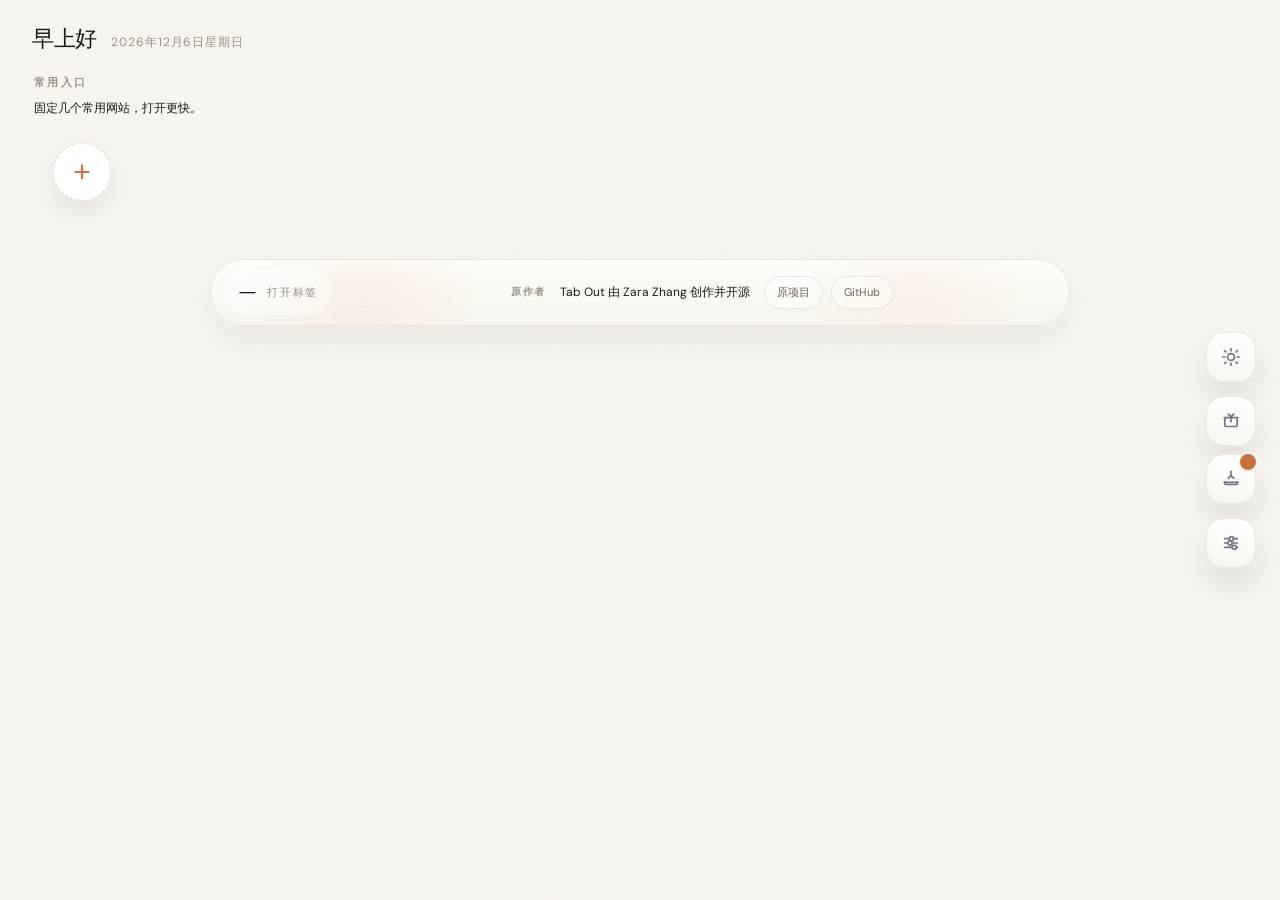
==== commit c644699f: "优化" ====
--- a/extension/index.html
+++ b/extension/index.html
@@ -69,9 +69,16 @@
       <div class="section-header">
         <h2 id="openTabsSectionTitle"></h2>
         <div class="section-line"></div>
-        <div class="section-count" id="openTabsSectionCount"></div>
+        <div class="section-tools">
+          <div class="view-switcher" id="openTabsViewSwitcher" aria-label="Open tabs view">
+            <button type="button" class="view-switcher-btn" data-action="set-open-tabs-view" data-view="domains" id="openTabsDomainViewBtn"></button>
+            <button type="button" class="view-switcher-btn" data-action="set-open-tabs-view" data-view="windows" id="openTabsWindowViewBtn"></button>
+          </div>
+          <div class="section-count" id="openTabsSectionCount"></div>
+        </div>
       </div>
       <div class="missions" id="openTabsMissions"></div>
+      <div class="window-groups" id="openTabsWindows" style="display:none"></div>
     </div>
 
     <!-- RIGHT COLUMN: Saved for Later checklist -->
--- a/extension/style.css
+++ b/extension/style.css
@@ -102,6 +102,7 @@
 
 body.has-solid-background footer,
 body.has-solid-background .mission-card,
+body.has-solid-background .window-card,
 body.has-solid-background .deferred-column,
 body.has-solid-background .floating-tool-btn,
 body.has-solid-background .stash-menu,
@@ -114,6 +115,7 @@
 }
 
 body.has-solid-background .mission-card,
+body.has-solid-background .window-card,
 body.has-solid-background .deferred-column,
 body.has-solid-background footer,
 body.has-solid-background .stash-menu,
@@ -130,11 +132,13 @@
 body.has-solid-background .tab-cleanup-banner,
 body.has-solid-background .nudge-banner,
 body.has-solid-background .quick-link-actions,
+body.has-solid-background .view-switcher,
 body.has-solid-background .settings-language-switcher,
 body.has-solid-background .settings-background-block,
 body.has-solid-background .settings-choice,
 body.has-solid-background .stash-action-card,
 body.has-solid-background .session-preview-list,
+body.has-solid-background .window-tab-item,
 body.has-solid-background .footer-credit-links a,
 body.has-solid-background .stat {
   background-color: var(--solid-surface-elevated-bg);
@@ -180,6 +184,7 @@
 }
 
 body.has-solid-background .mission-card:hover,
+body.has-solid-background .window-card:hover,
 body.has-solid-background .session-card:hover,
 body.has-solid-background .quick-link-card:hover .quick-link-avatar,
 body.has-solid-background .quick-link-add-card:hover .quick-link-add-symbol {
@@ -196,6 +201,7 @@
 body.theme-dark .tab-cleanup-banner,
 body.theme-dark .nudge-banner,
 body.theme-dark .mission-card,
+body.theme-dark .window-card,
 body.theme-dark .deferred-column,
 body.theme-dark footer,
 body.theme-dark .floating-tool-btn,
@@ -213,11 +219,13 @@
 }
 
 body.theme-dark .quick-link-actions,
+body.theme-dark .view-switcher,
 body.theme-dark .settings-language-switcher,
 body.theme-dark .settings-background-block,
 body.theme-dark .settings-choice,
 body.theme-dark .stash-action-card,
 body.theme-dark .session-preview-list,
+body.theme-dark .window-tab-item,
 body.theme-dark .stat,
 body.theme-dark .footer-credit-links a {
   border-color: rgba(255, 255, 255, 0.08);
@@ -598,6 +606,7 @@
 body.has-custom-background .header-control-dock,
 body.has-custom-background .tab-cleanup-banner,
 body.has-custom-background .mission-card,
+body.has-custom-background .window-card,
 body.has-custom-background .floating-tool-btn,
 body.has-custom-background .stash-menu,
 body.has-custom-background .session-panel,
@@ -636,6 +645,7 @@
 body.theme-dark.has-custom-background .header-control-dock,
 body.theme-dark.has-custom-background .tab-cleanup-banner,
 body.theme-dark.has-custom-background .mission-card,
+body.theme-dark.has-custom-background .window-card,
 body.theme-dark.has-custom-background .floating-tool-btn,
 body.theme-dark.has-custom-background .stash-menu,
 body.theme-dark.has-custom-background .session-panel,
@@ -1056,11 +1066,327 @@
   white-space: nowrap;
 }
 
+.section-tools {
+  display: inline-flex;
+  align-items: center;
+  gap: 12px;
+  margin-left: auto;
+}
+
+.view-switcher {
+  display: inline-flex;
+  align-items: center;
+  gap: 4px;
+  padding: 4px;
+  border-radius: 999px;
+  border: 1px solid rgba(232, 226, 218, 0.92);
+  background: rgba(255, 253, 249, 0.92);
+  box-shadow:
+    inset 0 1px 0 rgba(255, 255, 255, 0.72),
+    0 10px 20px rgba(26, 22, 19, 0.04);
+}
+
+.view-switcher-btn {
+  border: none;
+  background: transparent;
+  color: var(--muted);
+  font-size: 12px;
+  font-weight: 600;
+  line-height: 1;
+  padding: 9px 14px;
+  border-radius: 999px;
+  cursor: pointer;
+  transition: background 0.18s ease, color 0.18s ease, transform 0.18s ease, box-shadow 0.18s ease;
+}
+
+.view-switcher-btn:hover {
+  color: var(--ink);
+  background: rgba(255, 255, 255, 0.68);
+}
+
+.view-switcher-btn.is-active {
+  color: #fff;
+  background: linear-gradient(135deg, rgba(222, 136, 66, 1), rgba(188, 98, 41, 1));
+  box-shadow: 0 10px 22px rgba(200, 113, 58, 0.22);
+}
+
 /* ---- Mission Cards ---- */
 .missions {
   columns: 280px;
   column-gap: 12px;
   margin-bottom: 40px;
+}
+
+.window-groups {
+  display: grid;
+  gap: 14px;
+  margin-bottom: 40px;
+}
+
+.window-card {
+  background: var(--card-bg);
+  border: 1px solid var(--warm-gray);
+  border-radius: 18px;
+  padding: 16px 18px;
+  box-shadow:
+    0 14px 28px rgba(26, 22, 19, 0.05),
+    inset 0 1px 0 rgba(255, 255, 255, 0.72);
+  transition: box-shadow 0.22s ease, transform 0.22s ease;
+}
+
+.window-card:hover {
+  box-shadow:
+    0 18px 32px rgba(26, 22, 19, 0.08),
+    inset 0 1px 0 rgba(255, 255, 255, 0.78);
+}
+
+.window-card-header {
+  display: flex;
+  align-items: flex-start;
+  justify-content: space-between;
+  gap: 12px;
+  margin-bottom: 14px;
+}
+
+.window-card-title {
+  font-size: 17px;
+  font-weight: 700;
+  color: var(--ink);
+  letter-spacing: -0.02em;
+}
+
+.window-card-subtitle {
+  margin-top: 4px;
+  font-size: 12px;
+  color: var(--muted);
+}
+
+.window-card-note {
+  font-size: 11px;
+  font-weight: 600;
+  letter-spacing: 0.08em;
+  text-transform: uppercase;
+  color: var(--muted);
+}
+
+.window-tab-list {
+  display: flex;
+  flex-direction: column;
+  gap: 8px;
+}
+
+.window-tab-item {
+  position: relative;
+  display: flex;
+  align-items: center;
+  gap: 10px;
+  padding: 12px 12px 12px 10px;
+  border-radius: 14px;
+  border: 1px solid rgba(232, 226, 218, 0.88);
+  background: rgba(255, 253, 249, 0.92);
+  cursor: grab;
+  transition: border-color 0.18s ease, background 0.18s ease, box-shadow 0.18s ease, transform 0.18s ease;
+}
+
+.window-tab-item:hover {
+  border-color: rgba(200, 113, 58, 0.2);
+  background: rgba(255, 251, 246, 0.98);
+  box-shadow: 0 10px 18px rgba(26, 22, 19, 0.05);
+}
+
+.window-tab-item.is-active {
+  border-color: rgba(90, 122, 98, 0.24);
+}
+
+.window-tab-item.is-dragging {
+  opacity: 0.58;
+  transform: scale(0.985);
+}
+
+.window-tab-item.is-drop-before::before,
+.window-tab-item.is-drop-after::after {
+  content: '';
+  position: absolute;
+  left: 12px;
+  right: 12px;
+  height: 2px;
+  border-radius: 999px;
+  background: var(--accent-amber);
+  box-shadow: 0 0 0 3px rgba(200, 113, 58, 0.12);
+}
+
+.window-tab-item.is-drop-before::before {
+  top: -5px;
+}
+
+.window-tab-item.is-drop-after::after {
+  bottom: -5px;
+}
+
+.window-tab-order {
+  width: 28px;
+  height: 28px;
+  border-radius: 50%;
+  background: rgba(200, 113, 58, 0.08);
+  color: var(--accent-amber);
+  display: inline-flex;
+  align-items: center;
+  justify-content: center;
+  font-size: 12px;
+  font-weight: 700;
+  flex-shrink: 0;
+}
+
+.window-tab-grip {
+  display: inline-flex;
+  flex-direction: column;
+  gap: 3px;
+  flex-shrink: 0;
+}
+
+.window-tab-grip span {
+  width: 10px;
+  height: 2px;
+  border-radius: 999px;
+  background: rgba(154, 145, 138, 0.42);
+}
+
+.window-tab-favicon {
+  width: 18px;
+  height: 18px;
+  border-radius: 4px;
+  flex-shrink: 0;
+}
+
+.window-tab-favicon-fallback {
+  background: rgba(200, 113, 58, 0.08);
+}
+
+.window-tab-copy {
+  min-width: 0;
+  flex: 1;
+}
+
+.window-tab-title-row {
+  display: flex;
+  align-items: center;
+  gap: 8px;
+  flex-wrap: wrap;
+}
+
+.window-tab-title {
+  font-size: 14px;
+  font-weight: 600;
+  color: var(--ink);
+  line-height: 1.4;
+}
+
+.window-tab-meta {
+  margin-top: 4px;
+  font-size: 12px;
+  color: var(--muted);
+  line-height: 1.4;
+  word-break: break-all;
+}
+
+.window-tab-badge {
+  display: inline-flex;
+  align-items: center;
+  padding: 3px 8px;
+  border-radius: 999px;
+  background: rgba(90, 122, 98, 0.08);
+  color: var(--accent-sage);
+  font-size: 10px;
+  font-weight: 700;
+  letter-spacing: 0.04em;
+}
+
+.window-tab-badge.is-active {
+  background: rgba(200, 113, 58, 0.08);
+  color: var(--accent-amber);
+}
+
+.window-tab-actions {
+  display: inline-flex;
+  align-items: center;
+  gap: 4px;
+  margin-left: auto;
+  flex-shrink: 0;
+}
+
+.window-tab-action {
+  width: 30px;
+  height: 30px;
+  border: none;
+  border-radius: 8px;
+  background: transparent;
+  color: var(--muted);
+  display: inline-flex;
+  align-items: center;
+  justify-content: center;
+  cursor: pointer;
+  transition: background 0.18s ease, color 0.18s ease;
+}
+
+.window-tab-action svg {
+  width: 16px;
+  height: 16px;
+}
+
+.window-tab-action:hover {
+  background: rgba(154, 145, 138, 0.1);
+  color: var(--ink);
+}
+
+body.has-solid-background .view-switcher {
+  background: var(--solid-surface-elevated-bg);
+  border-color: var(--solid-surface-border);
+}
+
+body.has-solid-background .window-tab-item {
+  background: var(--solid-surface-elevated-bg);
+  border-color: var(--solid-surface-border);
+}
+
+body.theme-dark .view-switcher {
+  background: rgba(255, 255, 255, 0.04);
+  border-color: rgba(255, 255, 255, 0.08);
+  box-shadow:
+    inset 0 1px 0 rgba(255, 255, 255, 0.04),
+    0 10px 20px rgba(0, 0, 0, 0.18);
+}
+
+body.theme-dark .view-switcher-btn:hover {
+  background: rgba(255, 255, 255, 0.08);
+  color: #fff;
+}
+
+body.theme-dark .window-tab-item {
+  background: rgba(255, 255, 255, 0.04);
+  border-color: rgba(255, 255, 255, 0.08);
+}
+
+body.theme-dark .window-tab-item:hover {
+  background: rgba(255, 255, 255, 0.06);
+  border-color: rgba(236, 168, 118, 0.16);
+}
+
+body.theme-dark .window-tab-grip span {
+  background: rgba(147, 161, 175, 0.5);
+}
+
+body.theme-dark .window-tab-order {
+  background: rgba(236, 168, 118, 0.12);
+  color: #f3b37d;
+}
+
+body.theme-dark .window-tab-action:hover {
+  background: rgba(255, 255, 255, 0.08);
+}
+
+body.has-custom-background .view-switcher,
+body.has-custom-background .window-tab-item {
+  backdrop-filter: blur(14px);
 }
 
 .mission-card {
@@ -2874,6 +3200,15 @@
 
 /* On narrow screens, stack vertically */
 @media (max-width: 800px) {
+  .section-header {
+    flex-wrap: wrap;
+    align-items: flex-start;
+  }
+  .section-tools {
+    width: 100%;
+    justify-content: space-between;
+    margin-left: 0;
+  }
   header {
     flex-direction: row;
     align-items: flex-start;
@@ -3003,6 +3338,38 @@
 }
 
 @media (max-width: 560px) {
+  .section-tools {
+    flex-direction: column;
+    align-items: stretch;
+    gap: 10px;
+  }
+  .view-switcher {
+    width: 100%;
+    justify-content: space-between;
+  }
+  .view-switcher-btn {
+    flex: 1 1 0;
+    text-align: center;
+  }
+  .window-card {
+    padding: 14px;
+    border-radius: 16px;
+  }
+  .window-card-header {
+    flex-direction: column;
+    align-items: flex-start;
+  }
+  .window-tab-item {
+    padding: 12px 10px;
+    gap: 8px;
+    align-items: flex-start;
+  }
+  .window-tab-actions {
+    margin-left: 0;
+  }
+  .window-tab-title-row {
+    gap: 6px;
+  }
   .quick-links-section {
     margin-bottom: 14px;
   }
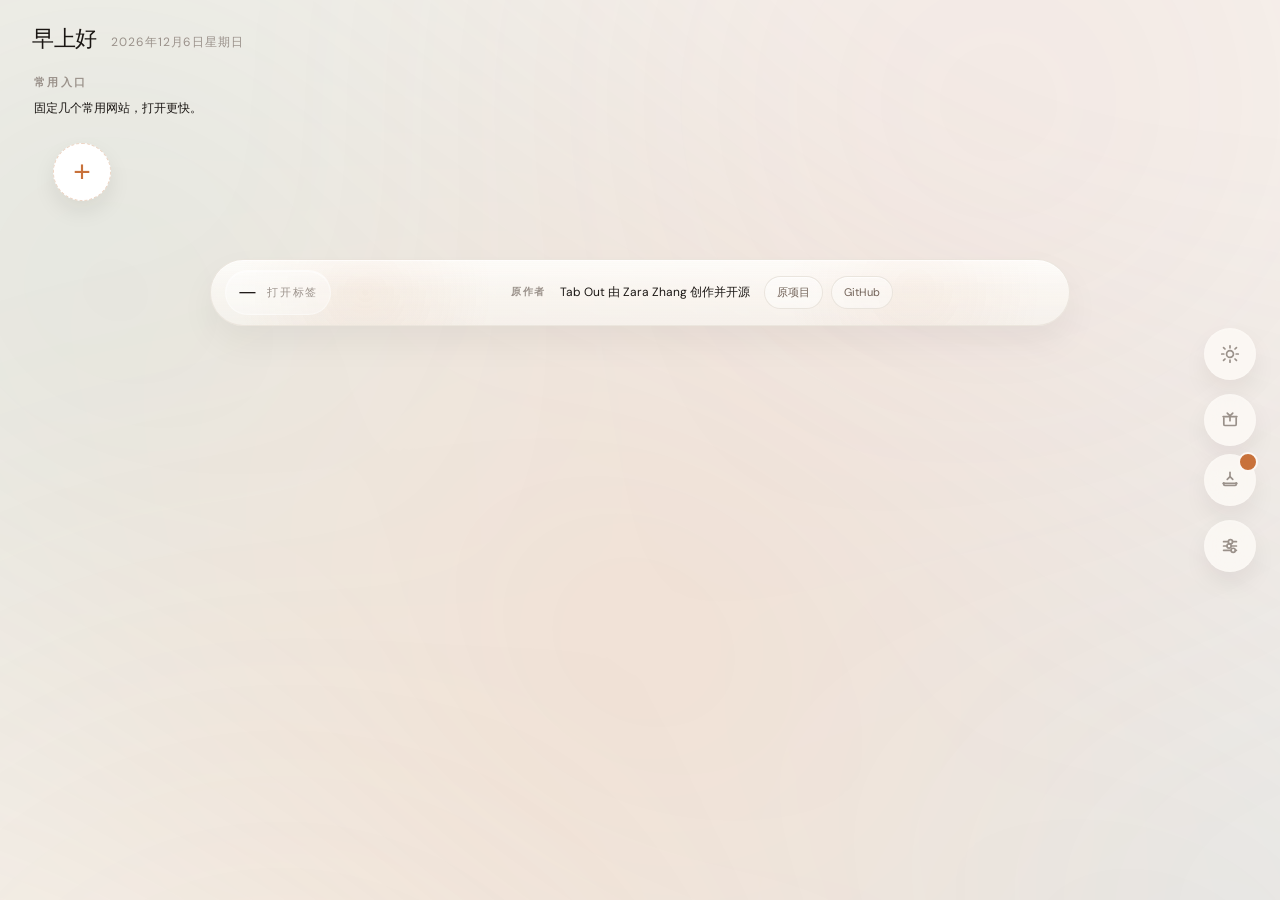
==== commit d466d575: "优化" ====
--- a/extension/index.html
+++ b/extension/index.html
@@ -13,6 +13,9 @@
 </head>
 <body>
 <div class="container">
+  <!-- Animated Background -->
+  <div class="mesh-background" id="meshBackground"></div>
+
 
 
 
--- a/extension/style.css
+++ b/extension/style.css
@@ -16,24 +16,29 @@
   --status-active: #3d7a4a;
   --status-cooling: #b8892e;
   --status-abandoned: #b35a5a;
-  --card-bg: #fffdf9;
+  --card-bg: rgba(255, 253, 249, 0.72);
   --shadow: rgba(26, 22, 19, 0.06);
   --custom-background-color: #f8f5f0;
   --custom-background-image: none;
-  --header-dock-surface: rgba(255, 250, 244, 0.56);
-  --header-dock-border: rgba(255, 255, 255, 0.52);
-  --header-dock-shadow: rgba(122, 79, 42, 0.16);
-  --header-dock-highlight: rgba(255, 255, 255, 0.72);
-  --header-dock-accent: rgba(200, 113, 58, 0.28);
-  --header-dock-accent-strong: rgba(200, 113, 58, 0.88);
-  --background-overlay-start: rgba(248, 245, 240, 0.7);
-  --background-overlay-end: rgba(248, 245, 240, 0.88);
-  --background-radial-glow: rgba(255, 255, 255, 0.26);
-  --solid-surface-bg: rgba(255, 253, 249, 0.9);
-  --solid-surface-elevated-bg: rgba(255, 255, 255, 0.88);
-  --solid-surface-border: rgba(232, 226, 218, 0.84);
-  --solid-surface-line: rgba(232, 226, 218, 0.84);
-  --solid-surface-shadow: rgba(26, 22, 19, 0.08);
+  --header-dock-surface: rgba(255, 250, 244, 0.42);
+  --header-dock-border: rgba(255, 255, 255, 0.28);
+  --header-dock-shadow: rgba(122, 79, 42, 0.12);
+  --header-dock-highlight: rgba(255, 255, 255, 0.6);
+  --header-dock-accent: rgba(200, 113, 58, 0.2);
+  --header-dock-accent-strong: rgba(200, 113, 58, 0.8);
+  --background-overlay-start: rgba(248, 245, 240, 0.4);
+  --background-overlay-end: rgba(248, 245, 240, 0.65);
+  --background-radial-glow: rgba(255, 255, 255, 0.2);
+  --solid-surface-bg: rgba(255, 253, 249, 0.65);
+  --solid-surface-elevated-bg: rgba(255, 255, 255, 0.45);
+  --solid-surface-border: rgba(232, 226, 218, 0.4);
+  --solid-surface-line: rgba(232, 226, 218, 0.3);
+  --solid-surface-shadow: rgba(26, 22, 19, 0.06);
+
+  /* Glassmorphism primitives */
+  --glass-blur: 24px;
+  --glass-border: rgba(255, 255, 255, 0.12);
+  --glass-highlight: rgba(255, 255, 255, 0.08);
 }
 
 * { margin: 0; padding: 0; box-sizing: border-box; }
@@ -48,21 +53,24 @@
 }
 
 body.theme-dark {
-  --ink: #edf3f9;
-  --paper: #10161d;
-  --warm-gray: #26323d;
-  --muted: #93a1af;
-  --card-bg: #151d25;
-  --shadow: rgba(0, 0, 0, 0.28);
-  --header-dock-surface: rgba(19, 25, 32, 0.74);
-  --header-dock-border: rgba(255, 255, 255, 0.08);
-  --header-dock-shadow: rgba(0, 0, 0, 0.32);
-  --header-dock-highlight: rgba(255, 255, 255, 0.04);
-  --header-dock-accent: rgba(200, 113, 58, 0.22);
-  --header-dock-accent-strong: rgba(227, 143, 82, 0.82);
-  --background-overlay-start: rgba(13, 17, 23, 0.26);
-  --background-overlay-end: rgba(13, 17, 23, 0.78);
-  --background-radial-glow: rgba(110, 145, 173, 0.12);
+  --ink: #f0f4f9;
+  --paper: #0a0e14;
+  --warm-gray: #1a232f;
+  --muted: #899bb0;
+  --card-bg: rgba(16, 24, 33, 0.65);
+  --shadow: rgba(0, 0, 0, 0.4);
+  --header-dock-surface: rgba(14, 20, 28, 0.55);
+  --header-dock-border: rgba(255, 255, 255, 0.06);
+  --header-dock-shadow: rgba(0, 0, 0, 0.4);
+  --header-dock-highlight: rgba(255, 255, 255, 0.02);
+  --header-dock-accent: rgba(200, 113, 58, 0.18);
+  --header-dock-accent-strong: rgba(236, 168, 118, 0.85);
+  --background-overlay-start: rgba(10, 14, 20, 0.15);
+  --background-overlay-end: rgba(10, 14, 20, 0.55);
+  --background-radial-glow: rgba(110, 145, 173, 0.08);
+
+  --glass-border: rgba(255, 255, 255, 0.06);
+  --glass-highlight: rgba(255, 255, 255, 0.02);
 }
 
 body::before {
@@ -98,6 +106,62 @@
 
 body.has-custom-background::before {
   opacity: 1;
+}
+
+/* Mesh Background Animation */
+.mesh-background {
+  position: fixed;
+  inset: 0;
+  z-index: -1;
+  overflow: hidden;
+  background-color: var(--paper);
+  transition: background-color 0.5s ease;
+}
+
+.mesh-background::before,
+.mesh-background::after {
+  content: '';
+  position: absolute;
+  width: 140vmax;
+  height: 140vmax;
+  top: -20vmax;
+  left: -20vmax;
+  opacity: 0.12;
+  filter: blur(80px);
+  z-index: -1;
+  animation: mesh-rotate 40s linear infinite;
+}
+
+.mesh-background::before {
+  background: radial-gradient(circle at center, #c8713a 0%, transparent 50%),
+              radial-gradient(circle at 20% 30%, #5a7a62 0%, transparent 40%),
+              radial-gradient(circle at 80% 70%, #5a6b7a 0%, transparent 45%);
+}
+
+.mesh-background::after {
+  background: radial-gradient(circle at 70% 20%, #b35a5a 0%, transparent 40%),
+              radial-gradient(circle at 30% 80%, #c8713a 0%, transparent 50%);
+  animation-duration: 60s;
+  animation-direction: reverse;
+  opacity: 0.08;
+}
+
+body.theme-dark .mesh-background::before {
+  background: radial-gradient(circle at center, #51321e 0%, transparent 50%),
+              radial-gradient(circle at 20% 30%, #1e2b22 0%, transparent 40%),
+              radial-gradient(circle at 80% 70%, #1c252d 0%, transparent 45%);
+  opacity: 0.4;
+}
+
+body.theme-dark .mesh-background::after {
+  background: radial-gradient(circle at 70% 20%, #3d1c1c 0%, transparent 40%),
+              radial-gradient(circle at 30% 80%, #51321e 0%, transparent 50%);
+  opacity: 0.3;
+}
+
+@keyframes mesh-rotate {
+  from { transform: rotate(0deg); }
+  to { transform: rotate(360deg); }
 }
 
 body.has-solid-background footer,
@@ -1125,13 +1189,15 @@
 
 .window-card {
   background: var(--card-bg);
-  border: 1px solid var(--warm-gray);
-  border-radius: 18px;
-  padding: 16px 18px;
+  backdrop-filter: blur(var(--glass-blur));
+  -webkit-backdrop-filter: blur(var(--glass-blur));
+  border: 1px solid var(--glass-border);
+  border-radius: 20px;
+  padding: 20px 22px;
   box-shadow:
-    0 14px 28px rgba(26, 22, 19, 0.05),
-    inset 0 1px 0 rgba(255, 255, 255, 0.72);
-  transition: box-shadow 0.22s ease, transform 0.22s ease;
+    0 24px 48px var(--shadow),
+    inset 0 1px 1px var(--glass-highlight);
+  transition: box-shadow 0.3s cubic-bezier(0.4, 0, 0.2, 1), transform 0.3s cubic-bezier(0.4, 0, 0.2, 1);
 }
 
 .window-card:hover {
@@ -1170,28 +1236,32 @@
 }
 
 .window-tab-list {
-  display: flex;
-  flex-direction: column;
-  gap: 8px;
+  display: grid;
+  grid-template-columns: repeat(auto-fill, minmax(380px, 1fr));
+  gap: 10px;
 }
 
 .window-tab-item {
   position: relative;
   display: flex;
   align-items: center;
-  gap: 10px;
-  padding: 12px 12px 12px 10px;
-  border-radius: 14px;
-  border: 1px solid rgba(232, 226, 218, 0.88);
-  background: rgba(255, 253, 249, 0.92);
+  gap: 12px;
+  padding: 8px 12px;
+  border-radius: 12px;
+  border: 1px solid var(--glass-border);
+  background: var(--card-bg);
+  backdrop-filter: blur(var(--glass-blur));
+  -webkit-backdrop-filter: blur(var(--glass-blur));
   cursor: grab;
-  transition: border-color 0.18s ease, background 0.18s ease, box-shadow 0.18s ease, transform 0.18s ease;
+  transition: all 0.2s cubic-bezier(0.4, 0, 0.2, 1);
+  overflow: hidden;
 }
 
 .window-tab-item:hover {
-  border-color: rgba(200, 113, 58, 0.2);
-  background: rgba(255, 251, 246, 0.98);
-  box-shadow: 0 10px 18px rgba(26, 22, 19, 0.05);
+  border-color: rgba(255, 255, 255, 0.3);
+  background: rgba(255, 255, 255, 0.1);
+  box-shadow: 0 8px 24px var(--shadow);
+  transform: translateY(-2px);
 }
 
 .window-tab-item.is-active {
@@ -1224,17 +1294,18 @@
 }
 
 .window-tab-order {
-  width: 28px;
-  height: 28px;
-  border-radius: 50%;
-  background: rgba(200, 113, 58, 0.08);
+  width: 24px;
+  height: 24px;
+  border-radius: 6px;
+  background: rgba(200, 113, 58, 0.1);
   color: var(--accent-amber);
   display: inline-flex;
   align-items: center;
   justify-content: center;
-  font-size: 12px;
-  font-weight: 700;
+  font-size: 11px;
+  font-weight: 800;
   flex-shrink: 0;
+  opacity: 0.7;
 }
 
 .window-tab-grip {
@@ -1282,11 +1353,24 @@
 }
 
 .window-tab-meta {
+  margin-top: 2px;
+  font-size: 11px;
+  color: var(--muted);
+  line-height: 1.2;
+  word-break: break-all;
+  white-space: nowrap;
+  overflow: hidden;
+  text-overflow: ellipsis;
+  max-width: 240px;
+  opacity: 0;
+  height: 0;
+  transition: all 0.2s ease;
+}
+
+.window-tab-item:hover .window-tab-meta {
+  opacity: 0.7;
+  height: 14px;
   margin-top: 4px;
-  font-size: 12px;
-  color: var(--muted);
-  line-height: 1.4;
-  word-break: break-all;
 }
 
 .window-tab-badge {
@@ -1312,6 +1396,14 @@
   gap: 4px;
   margin-left: auto;
   flex-shrink: 0;
+  opacity: 0;
+  transform: translateX(10px);
+  transition: all 0.2s ease;
+}
+
+.window-tab-item:hover .window-tab-actions {
+  opacity: 1;
+  transform: translateX(0);
 }
 
 .window-tab-action {
@@ -1391,29 +1483,35 @@
 
 .mission-card {
   background: var(--card-bg);
-  border: 1px solid var(--warm-gray);
-  border-radius: 8px;
-  padding: 16px 18px;
+  backdrop-filter: blur(var(--glass-blur));
+  -webkit-backdrop-filter: blur(var(--glass-blur));
+  border: 1px solid var(--glass-border);
+  border-radius: 20px;
+  padding: 18px 20px;
   display: flex;
   flex-direction: column;
-  gap: 8px;
-  transition: box-shadow 0.25s ease, transform 0.25s ease;
+  gap: 10px;
+  transition: all 0.3s cubic-bezier(0.4, 0, 0.2, 1);
   cursor: pointer;
   position: relative;
   overflow: hidden;
-  break-inside: avoid;       /* don't split a card across columns */
-  margin-bottom: 12px;       /* vertical spacing (replaces grid gap) */
-}
-
-/* Colored top border instead of side bar for grid cards */
+  break-inside: avoid;
+  margin-bottom: 14px;
+  box-shadow:
+    0 20px 40px var(--shadow),
+    inset 0 1px 1px var(--glass-highlight);
+}
+
 .mission-card::before {
   content: '';
   position: absolute;
   top: 0;
   left: 0;
   right: 0;
-  height: 3px;
-  background: var(--warm-gray);
+  height: 4px;
+  background: var(--brand-color, var(--warm-gray));
+  box-shadow: 0 0 15px var(--brand-color, transparent);
+  opacity: 0.8;
 }
 
 .mission-card.has-active-bar::before { background: var(--status-active); }
@@ -1421,8 +1519,9 @@
 .mission-card.has-neutral-bar::before { background: var(--warm-gray); }
 
 .mission-card:hover {
-  box-shadow: 0 4px 20px var(--shadow);
-  transform: translateY(-1px);
+  box-shadow: 0 32px 64px var(--shadow);
+  transform: translateY(-4px);
+  border-color: rgba(255, 255, 255, 0.2);
 }
 
 /* Closing animation — card scales down and fades out */
@@ -1526,10 +1625,10 @@
   font-size: 13px;
   color: var(--ink);
   background: transparent;
-  padding: 8px 4px;
-  border-radius: 0;
+  padding: 10px 6px;
+  border-radius: 8px;
   border: none;
-  border-bottom: 1px solid rgba(154, 145, 138, 0.1);
+  border-bottom: 1px solid rgba(255, 255, 255, 0.05);
   position: relative;
   display: flex;
   align-items: center;
@@ -2359,71 +2458,70 @@
 
 .floating-tool-btn {
   position: relative;
-  width: 50px;
-  height: 50px;
+  width: 52px;
+  height: 52px;
   padding: 0;
   border: none;
-  border-radius: 18px;
+  border-radius: 50%;
   appearance: none;
   -webkit-appearance: none;
-  background: linear-gradient(180deg, rgba(255, 255, 255, 0.96), rgba(248, 245, 240, 0.92));
-  color: #6f7784;
+  background: var(--card-bg);
+  backdrop-filter: blur(var(--glass-blur));
+  -webkit-backdrop-filter: blur(var(--glass-blur));
+  color: var(--muted);
   display: inline-flex;
   align-items: center;
   justify-content: center;
   cursor: pointer;
-  border: 1px solid rgba(232, 226, 218, 0.72);
-  background-clip: padding-box;
+  border: 1px solid var(--glass-border);
   box-shadow:
-    0 16px 28px rgba(26, 22, 19, 0.09),
-    inset 0 1px 0 rgba(255, 255, 255, 0.84);
-  transition: transform 0.22s ease, color 0.22s ease, background 0.22s ease, box-shadow 0.22s ease, border-color 0.22s ease;
+    0 12px 24px var(--shadow),
+    inset 0 1px 1px var(--glass-highlight);
+  transition: all 0.3s cubic-bezier(0.4, 0, 0.2, 1);
   isolation: isolate;
 }
 
-.floating-tool-btn::before {
-  content: '';
+/* Custom Tooltip */
+.floating-tool-btn[data-tooltip]::after {
+  content: attr(data-tooltip);
   position: absolute;
-  inset: 0;
-  border-radius: inherit;
-  background:
-    linear-gradient(180deg, rgba(255, 255, 255, 0.3), rgba(255, 244, 235, 0.04));
+  right: calc(100% + 14px);
+  top: 50%;
+  transform: translateY(-50%) translateX(6px);
+  padding: 8px 14px;
+  border-radius: 12px;
+  background: var(--card-bg);
+  backdrop-filter: blur(28px);
+  -webkit-backdrop-filter: blur(28px);
+  border: 1px solid var(--glass-border);
+  color: var(--ink);
+  font-size: 13px;
+  font-weight: 600;
+  white-space: nowrap;
   opacity: 0;
-  transition: opacity 0.22s ease;
   pointer-events: none;
-  z-index: 0;
-}
-
-.floating-tool-btn[hidden] {
-  display: none;
+  transition: all 0.3s cubic-bezier(0.4, 0, 0.2, 1);
+  box-shadow: 0 15px 30px var(--shadow);
+  z-index: 100;
+}
+
+.floating-tool-btn:hover[data-tooltip]::after {
+  opacity: 1;
+  transform: translateY(-50%) translateX(0);
 }
 
 .floating-tool-btn:hover {
   color: var(--ink);
-  background: linear-gradient(180deg, rgba(255, 255, 255, 1), rgba(251, 248, 244, 0.96));
-  border-color: rgba(200, 113, 58, 0.16);
-  transform: translateY(-2px);
-  box-shadow:
-    0 20px 30px rgba(26, 22, 19, 0.12),
-    inset 0 1px 0 rgba(255, 255, 255, 0.88);
-}
-
-.floating-tool-btn:hover::before {
-  opacity: 1;
+  transform: translateY(-4px) scale(1.05);
+  border-color: rgba(255, 255, 255, 0.2);
+  box-shadow: 0 20px 40px var(--shadow);
 }
 
 .floating-tool-btn.is-active {
-  color: var(--accent-amber);
-  border-color: rgba(200, 113, 58, 0.18);
-  background: linear-gradient(180deg, rgba(255, 254, 252, 0.98), rgba(250, 246, 241, 0.96));
-  box-shadow:
-    0 18px 28px rgba(26, 22, 19, 0.11),
-    inset 0 0 0 1px rgba(236, 168, 118, 0.16),
-    inset 0 1px 0 rgba(255, 255, 255, 0.92);
-}
-
-.floating-tool-btn.is-active::before {
-  opacity: 1;
+  color: white;
+  background: linear-gradient(135deg, #c8713a, #b35a5a);
+  border-color: rgba(255, 255, 255, 0.2);
+  box-shadow: 0 12px 24px rgba(200, 113, 58, 0.3);
 }
 
 .floating-tool-btn:focus-visible {
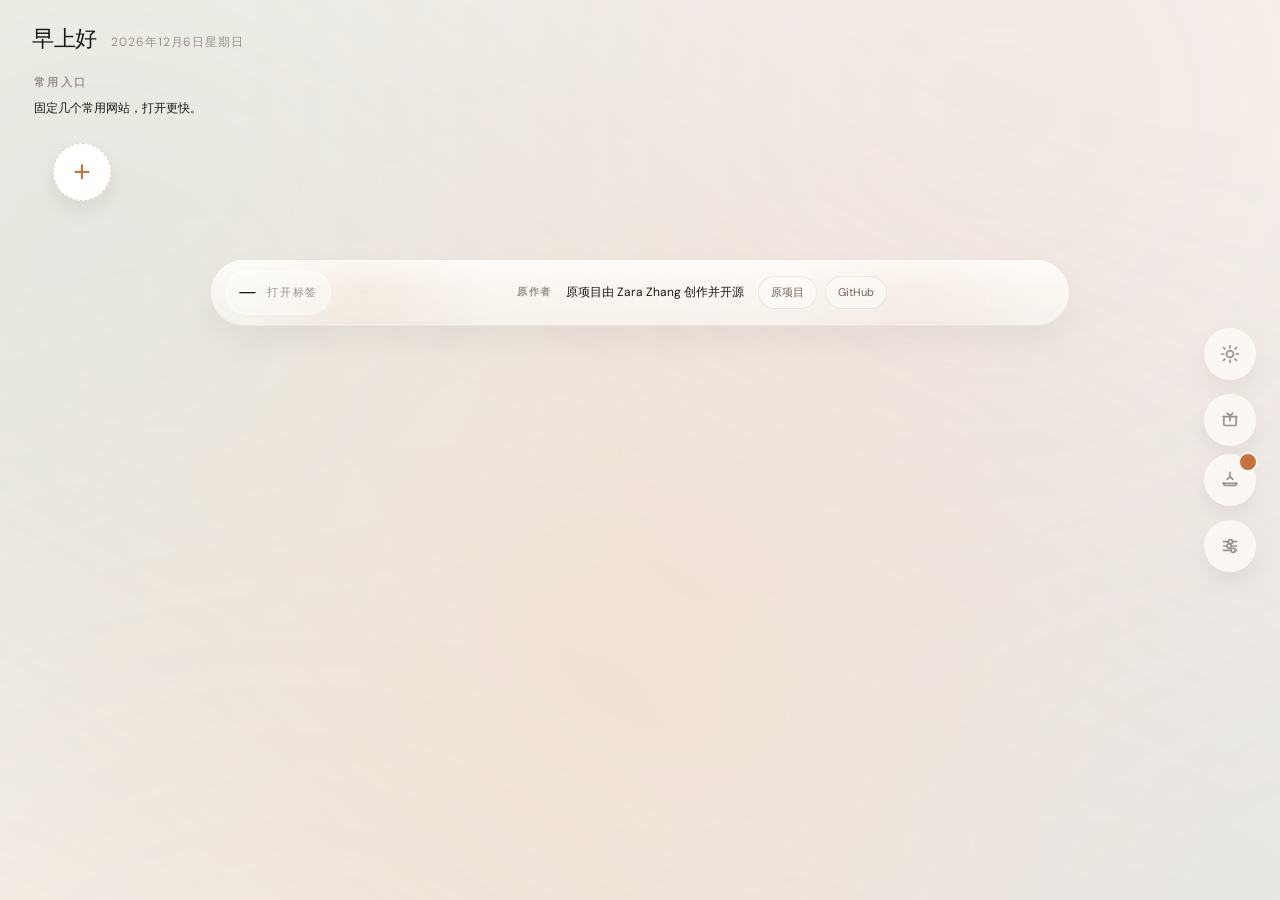
==== commit dd3658e7: "优化" ====
--- a/extension/index.html
+++ b/extension/index.html
@@ -3,7 +3,7 @@
 <head>
   <meta charset="UTF-8">
   <meta name="viewport" content="width=device-width, initial-scale=1.0">
-  <title>Tab Out</title>
+  <title>TabNest</title>
 
   <!-- Google Fonts: Newsreader (for headings/numbers) + DM Sans (for body text) -->
   <link rel="preconnect" href="https://fonts.googleapis.com">
@@ -44,7 +44,7 @@
   </section>
 
   <!-- ================================================================
-       TAB OUT DUPES BANNER — appears when you have extra Tab Out tabs open
+       TABNEST DUPES BANNER — appears when you have extra TabNest tabs open
        Hidden by default; app.js shows it when dupeTabOutCount > 1
        ================================================================ -->
   <div class="tab-cleanup-banner" id="tabOutDupeBanner" style="display:none">
--- a/extension/style.css
+++ b/extension/style.css
@@ -1342,7 +1342,7 @@
   display: flex;
   align-items: center;
   gap: 8px;
-  flex-wrap: wrap;
+  min-width: 0;
 }
 
 .window-tab-title {
@@ -1350,6 +1350,10 @@
   font-weight: 600;
   color: var(--ink);
   line-height: 1.4;
+  white-space: nowrap;
+  overflow: hidden;
+  text-overflow: ellipsis;
+  max-width: 100%;
 }
 
 .window-tab-meta {
@@ -1383,6 +1387,7 @@
   font-size: 10px;
   font-weight: 700;
   letter-spacing: 0.04em;
+  flex-shrink: 0;
 }
 
 .window-tab-badge.is-active {
@@ -3104,18 +3109,20 @@
 }
 
 .session-card {
-  padding: 13px;
-  border-radius: 16px;
-  background: rgba(255, 255, 255, 0.74);
-  border: 1px solid rgba(232, 226, 218, 0.96);
-  box-shadow: 0 10px 18px rgba(26, 22, 19, 0.05);
-  transition: transform 0.18s ease, box-shadow 0.18s ease, border-color 0.18s ease;
+  padding: 16px;
+  border-radius: 20px;
+  background: var(--card-bg);
+  backdrop-filter: blur(var(--glass-blur));
+  -webkit-backdrop-filter: blur(var(--glass-blur));
+  border: 1px solid var(--glass-border);
+  box-shadow: 0 12px 24px var(--shadow), inset 0 1px 1px var(--glass-highlight);
+  transition: all 0.3s cubic-bezier(0.4, 0, 0.2, 1);
 }
 
 .session-card:hover {
-  transform: translateY(-1px);
-  border-color: rgba(200, 113, 58, 0.18);
-  box-shadow: 0 14px 24px rgba(26, 22, 19, 0.08);
+  transform: translateY(-2px);
+  border-color: rgba(255, 255, 255, 0.2);
+  box-shadow: 0 20px 40px var(--shadow);
 }
 
 .session-card-header {
@@ -3153,21 +3160,26 @@
 }
 
 .session-preview-list {
-  margin-top: 10px;
+  margin-top: 12px;
   display: flex;
   flex-direction: column;
-  border-radius: 12px;
-  background: rgba(255, 255, 255, 0.58);
-  border: 1px solid rgba(232, 226, 218, 0.9);
+  border-radius: 14px;
+  background: rgba(255, 255, 255, 0.1);
+  border: 1px solid rgba(255, 255, 255, 0.05);
   overflow: hidden;
 }
 
 .session-preview-row {
   display: flex;
   align-items: center;
-  gap: 8px;
-  padding: 10px 12px;
-  border-bottom: 1px solid rgba(154, 145, 138, 0.08);
+  gap: 10px;
+  padding: 8px 12px;
+  border-bottom: 1px solid rgba(255, 255, 255, 0.05);
+  transition: background 0.2s ease;
+}
+
+.session-preview-row:hover {
+  background: rgba(255, 255, 255, 0.05);
 }
 
 .session-preview-row:last-child {
@@ -3193,23 +3205,36 @@
   overflow: hidden;
 }
 
-.session-preview-open {
-  font-size: 10px;
-  font-weight: 600;
+.session-preview-action {
+  width: 26px;
+  height: 26px;
+  border: none;
+  border-radius: 8px;
+  background: rgba(90, 122, 98, 0.1);
   color: var(--accent-sage);
-  border: 1px solid rgba(90, 122, 98, 0.18);
-  background: rgba(90, 122, 98, 0.08);
+  display: inline-flex;
+  align-items: center;
+  justify-content: center;
   cursor: pointer;
-  padding: 6px 10px;
-  border-radius: 999px;
-  flex-shrink: 0;
-  transition: color 0.18s ease, background 0.18s ease, border-color 0.18s ease;
-}
-
-.session-preview-open:hover {
-  color: var(--ink);
-  background: rgba(90, 122, 98, 0.13);
-  border-color: rgba(90, 122, 98, 0.28);
+  opacity: 0;
+  transform: translateX(10px);
+  transition: all 0.2s cubic-bezier(0.4, 0, 0.2, 1);
+}
+
+.session-preview-row:hover .session-preview-action {
+  opacity: 1;
+  transform: translateX(0);
+}
+
+.session-preview-action svg {
+  width: 14px;
+  height: 14px;
+}
+
+.session-preview-action:hover {
+  background: var(--accent-sage);
+  color: white;
+  transform: scale(1.1);
 }
 
 .session-preview-more {
@@ -3219,10 +3244,10 @@
 }
 
 .session-card-actions {
-  margin-top: 10px;
+  margin-top: 14px;
   display: grid;
-  grid-template-columns: repeat(2, minmax(0, 1fr));
-  gap: 8px;
+  grid-template-columns: 1fr 1fr;
+  gap: 10px;
 }
 
 .session-card-actions .action-btn {
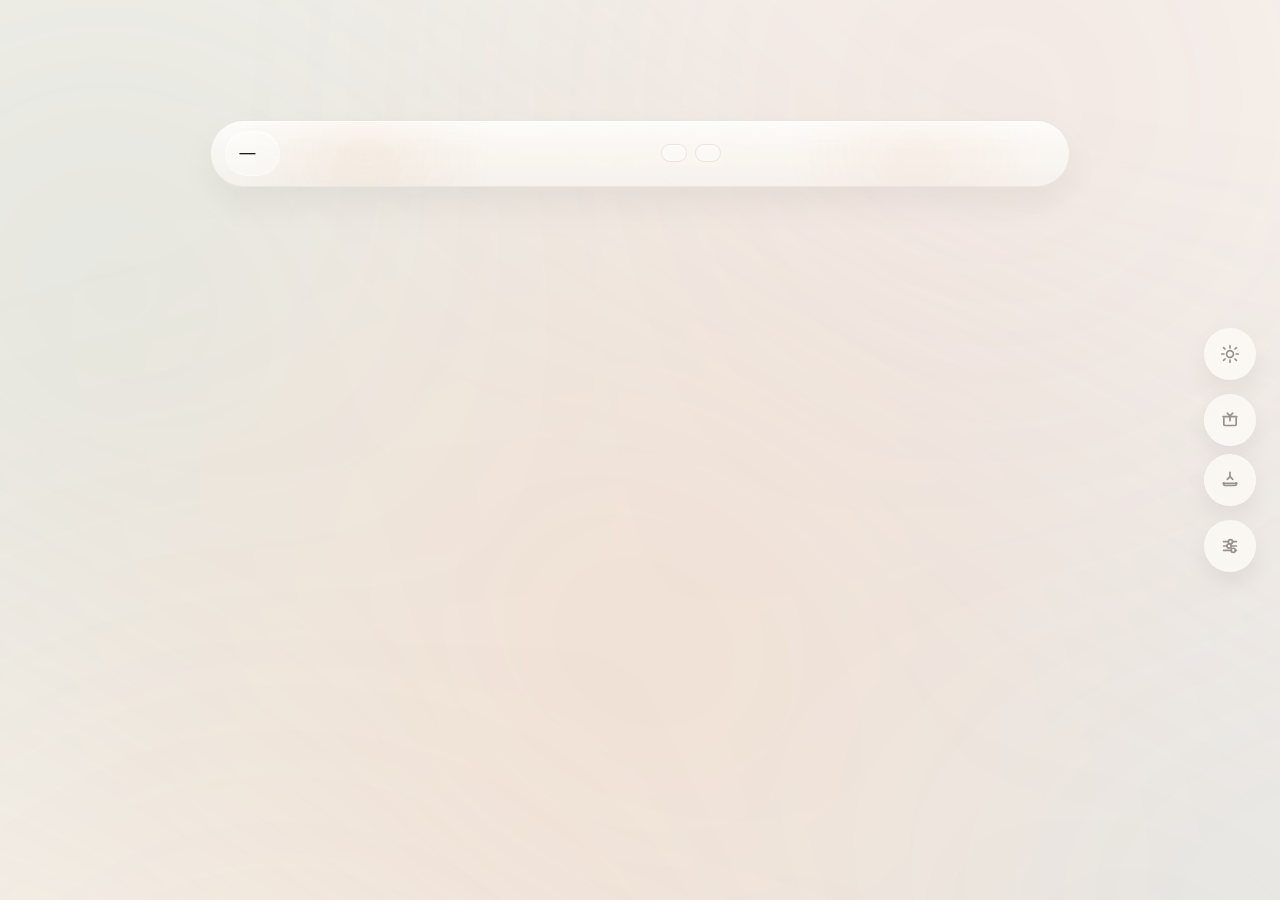
==== commit cfb68736: "优化" ====
--- a/extension/index.html
+++ b/extension/index.html
@@ -163,7 +163,6 @@
     <div class="session-panel" id="sessionPanel" style="display:none">
       <div class="session-panel-header">
         <div class="session-panel-heading">
-          <div class="session-panel-eyebrow" id="sessionRecentLabel"></div>
           <h3 id="sessionsSectionTitle"></h3>
         </div>
         <button type="button" class="session-panel-close" data-action="toggle-session-panel" aria-label="Close">
--- a/extension/style.css
+++ b/extension/style.css
@@ -2572,6 +2572,11 @@
   border: 2px solid rgba(255, 255, 255, 0.94);
 }
 
+.floating-tool-badge[hidden],
+.floating-tool-btn[hidden] {
+  display: none !important;
+}
+
 .floating-tools-rail[hidden] {
   display: none;
 }
@@ -2683,7 +2688,7 @@
 
 .session-panel {
   width: min(320px, calc(100vw - 108px));
-  max-height: min(72vh, 620px);
+  max-height: min(85vh, 800px);
   padding: 14px;
   display: flex;
   flex-direction: column;
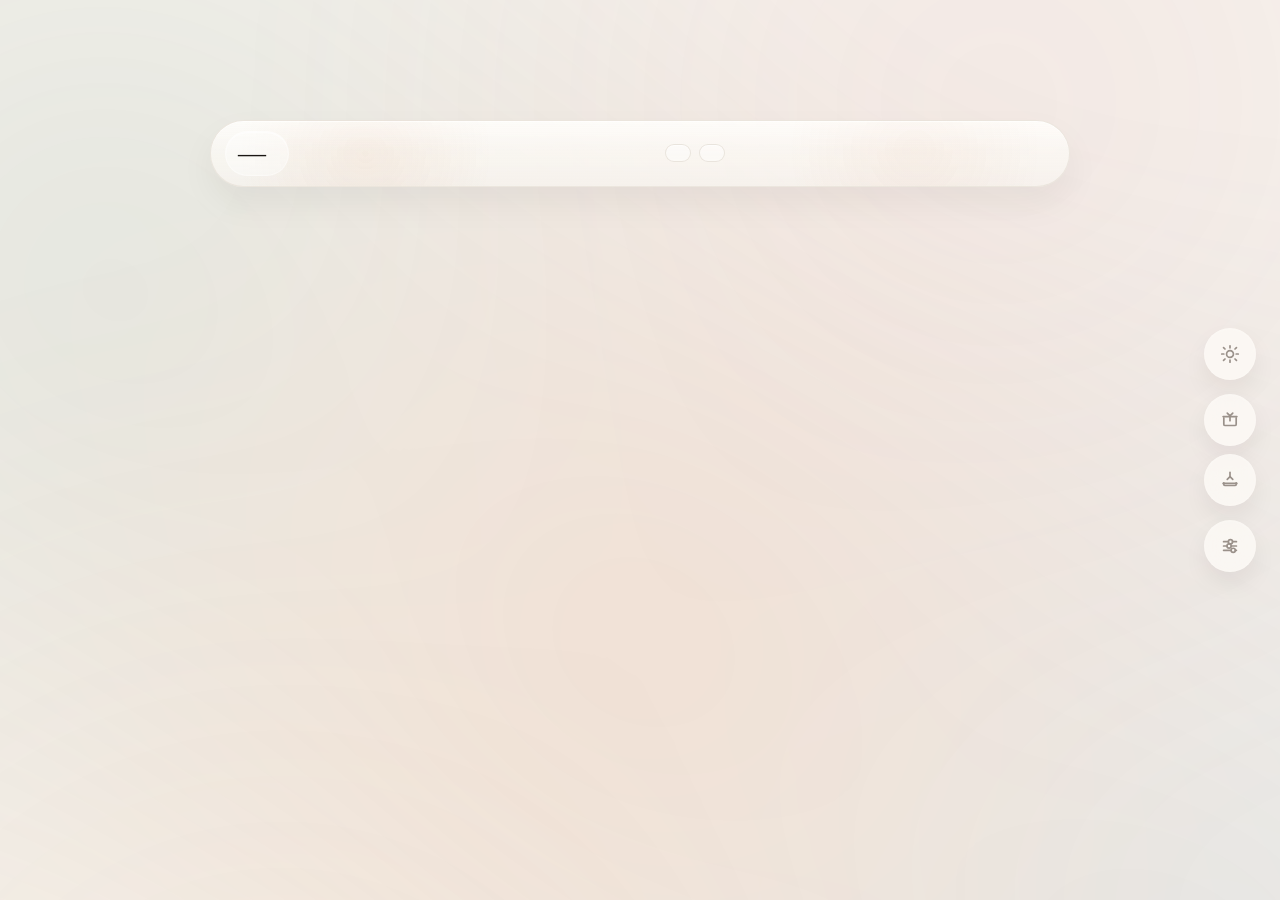
==== commit bb2b3e7a: "优化上线" ====
--- a/extension/index.html
+++ b/extension/index.html
@@ -4,10 +4,6 @@
   <meta charset="UTF-8">
   <meta name="viewport" content="width=device-width, initial-scale=1.0">
   <title>TabNest</title>
-
-  <!-- Google Fonts: Newsreader (for headings/numbers) + DM Sans (for body text) -->
-  <link rel="preconnect" href="https://fonts.googleapis.com">
-  <link href="https://fonts.googleapis.com/css2?family=Newsreader:ital,opsz,wght@0,6..72,300;0,6..72,400;0,6..72,500;1,6..72,300;1,6..72,400&family=DM+Sans:wght@300;400;500;600&display=swap" rel="stylesheet">
 
   <link rel="stylesheet" href="style.css">
 </head>
@@ -260,18 +256,6 @@
             <div class="settings-group-label" id="settingsBackgroundLabel"></div>
             <p class="settings-group-copy" id="settingsBackgroundHint"></p>
             <div class="settings-background-grid">
-              <div class="settings-background-block" id="settingsSolidBackgroundBlock">
-                <div class="settings-background-subtitle" id="settingsSolidBackgroundLabel"></div>
-                <div class="settings-color-swatches" id="settingsColorSwatches" role="group">
-                  <button type="button" class="settings-color-swatch" data-action="set-background-color" data-background-color="#eef2f9" data-color-name-zh="雾蓝" data-color-name-en="Mist blue"></button>
-                  <button type="button" class="settings-color-swatch" data-action="set-background-color" data-background-color="#dff1ff" data-color-name-zh="晴空" data-color-name-en="Sky"></button>
-                  <button type="button" class="settings-color-swatch" data-action="set-background-color" data-background-color="#f4e3f7" data-color-name-zh="淡紫" data-color-name-en="Lavender"></button>
-                  <button type="button" class="settings-color-swatch" data-action="set-background-color" data-background-color="#e7f6d8" data-color-name-zh="青草" data-color-name-en="Mint"></button>
-                  <button type="button" class="settings-color-swatch" data-action="set-background-color" data-background-color="#fff3b8" data-color-name-zh="奶油" data-color-name-en="Butter"></button>
-                  <button type="button" class="settings-color-swatch" data-action="set-background-color" data-background-color="#eadff2" data-color-name-zh="丁香雾" data-color-name-en="Lilac mist"></button>
-                  <button type="button" class="settings-color-swatch" data-action="set-background-color" data-background-color="#f6ebdf" data-color-name-zh="细沙" data-color-name-en="Sand"></button>
-                </div>
-              </div>
               <div class="settings-background-block" id="settingsImageUploadBlock">
                 <div class="settings-background-subtitle" id="settingsImageUploadLabel"></div>
                 <div class="settings-action-row settings-background-actions">
--- a/extension/style.css
+++ b/extension/style.css
@@ -5,6 +5,8 @@
    ============================================================ */
 
 :root {
+  --font-body: -apple-system, BlinkMacSystemFont, "Segoe UI", "PingFang SC", "Hiragino Sans GB", "Microsoft YaHei", sans-serif;
+  --font-display: Georgia, "Times New Roman", "Noto Serif SC", "Songti SC", serif;
   --ink: #1a1613;
   --paper: #f8f5f0;
   --warm-gray: #e8e2da;
@@ -44,7 +46,7 @@
 * { margin: 0; padding: 0; box-sizing: border-box; }
 
 body {
-  font-family: 'DM Sans', sans-serif;
+  font-family: var(--font-body);
   background: var(--custom-background-color);
   color: var(--ink);
   min-height: 100vh;
@@ -195,7 +197,8 @@
 body.has-solid-background .header-control-dock,
 body.has-solid-background .tab-cleanup-banner,
 body.has-solid-background .nudge-banner,
-body.has-solid-background .quick-link-actions,
+body.has-solid-background .quick-link-menu,
+body.has-solid-background .quick-link-menu-trigger,
 body.has-solid-background .view-switcher,
 body.has-solid-background .settings-language-switcher,
 body.has-solid-background .settings-background-block,
@@ -274,7 +277,7 @@
 body.theme-dark .session-card,
 body.theme-dark .settings-modal,
 body.theme-dark .quick-link-modal,
-body.theme-dark .quick-link-actions {
+body.theme-dark .quick-link-menu {
   border-color: rgba(255, 255, 255, 0.08);
   background-color: rgba(18, 24, 31, 0.88);
   box-shadow:
@@ -282,7 +285,7 @@
     inset 0 1px 0 rgba(255, 255, 255, 0.04);
 }
 
-body.theme-dark .quick-link-actions,
+body.theme-dark .quick-link-menu-trigger,
 body.theme-dark .view-switcher,
 body.theme-dark .settings-language-switcher,
 body.theme-dark .settings-background-block,
@@ -433,7 +436,7 @@
 }
 
 .header-left h1 {
-  font-family: 'Newsreader', serif;
+  font-family: var(--font-display);
   font-weight: 300;
   font-size: 22px;
   line-height: 1.05;
@@ -548,7 +551,7 @@
 }
 
 .language-option {
-  font-family: 'DM Sans', sans-serif;
+  font-family: var(--font-body);
   font-size: 12px;
   font-weight: 600;
   letter-spacing: 0.12em;
@@ -740,7 +743,7 @@
 }
 
 .quick-links-heading h2 {
-  font-family: 'DM Sans', sans-serif;
+  font-family: var(--font-body);
   font-weight: 600;
   font-size: 11px;
   letter-spacing: 0.22em;
@@ -869,57 +872,112 @@
 }
 
 .quick-link-avatar-fallback {
-  font-family: 'Newsreader', serif;
+  font-family: var(--font-display);
   font-size: 22px;
   font-weight: 500;
   letter-spacing: -0.4px;
 }
 
-.quick-link-actions {
+.quick-link-menu-shell {
   position: absolute;
-  top: -2px;
-  right: 4px;
-  display: flex;
-  gap: 4px;
+  top: -4px;
+  right: 2px;
+  z-index: 3;
+}
+
+.quick-link-menu-trigger {
+  width: 26px;
+  height: 26px;
+  border-radius: 50%;
+  border: 1px solid rgba(232, 226, 218, 0.96);
+  background: rgba(255, 253, 249, 0.96);
+  color: var(--muted);
+  display: inline-flex;
+  align-items: center;
+  justify-content: center;
+  cursor: pointer;
+  box-shadow: 0 8px 18px rgba(26, 22, 19, 0.08);
   opacity: 0;
-  transform: translateY(-4px);
-  transition: opacity 0.18s ease, transform 0.18s ease;
-  padding: 3px;
-  border-radius: 999px;
-  background: rgba(255, 253, 249, 0.94);
+  transform: translateY(4px) scale(0.96);
+  transition: opacity 0.18s ease, transform 0.18s ease, color 0.18s ease, background 0.18s ease;
+}
+
+.quick-link-card:hover .quick-link-menu-trigger,
+.quick-link-card:focus-within .quick-link-menu-trigger,
+.quick-link-card.is-menu-open .quick-link-menu-trigger {
+  opacity: 1;
+  transform: translateY(0) scale(1);
+}
+
+.quick-link-menu-trigger:hover,
+.quick-link-card.is-menu-open .quick-link-menu-trigger {
+  color: var(--ink);
+  background: rgba(255, 253, 249, 1);
+}
+
+.quick-link-menu-trigger svg {
+  width: 14px;
+  height: 14px;
+}
+
+.quick-link-menu {
+  position: absolute;
+  top: calc(100% + 8px);
+  right: 0;
+  min-width: 96px;
+  padding: 4px;
+  border-radius: 12px;
+  background: rgba(255, 253, 249, 0.98);
   border: 1px solid rgba(232, 226, 218, 0.96);
-  box-shadow: 0 8px 18px rgba(26, 22, 19, 0.08);
-  z-index: 2;
-}
-
-.quick-link-card:hover .quick-link-actions,
-.quick-link-card:focus-within .quick-link-actions {
-  opacity: 1;
-  transform: translateY(0);
-}
-
-.quick-link-icon-btn {
-  width: 22px;
-  height: 22px;
-  border-radius: 50%;
+  box-shadow: 0 14px 28px rgba(26, 22, 19, 0.12);
+}
+
+.quick-link-menu[hidden] {
+  display: none !important;
+}
+
+.quick-link-menu-item {
+  width: 100%;
   border: none;
   background: transparent;
-  color: var(--muted);
+  color: var(--ink);
+  display: flex;
+  align-items: center;
+  gap: 7px;
+  padding: 7px 8px;
+  border-radius: 9px;
+  cursor: pointer;
+  font-size: 11px;
+  font-weight: 600;
+  text-align: left;
+  white-space: nowrap;
+  transition: background 0.18s ease, color 0.18s ease;
+}
+
+.quick-link-menu-item:hover {
+  background: rgba(200, 113, 58, 0.08);
+}
+
+.quick-link-menu-item.is-danger {
+  color: #a85a4b;
+}
+
+.quick-link-menu-item.is-danger:hover {
+  background: rgba(168, 90, 75, 0.1);
+}
+
+.quick-link-menu-item-icon {
+  width: 14px;
+  height: 14px;
   display: inline-flex;
   align-items: center;
   justify-content: center;
-  cursor: pointer;
-  transition: background 0.18s ease, color 0.18s ease;
-}
-
-.quick-link-icon-btn:hover {
-  background: rgba(200, 113, 58, 0.11);
-  color: var(--ink);
-}
-
-.quick-link-icon-btn svg {
-  width: 12px;
-  height: 12px;
+  flex-shrink: 0;
+}
+
+.quick-link-menu-item-icon svg {
+  width: 13px;
+  height: 13px;
 }
 
 .quick-link-copy {
@@ -1041,7 +1099,7 @@
 }
 
 .tab-cleanup-btn {
-  font-family: 'DM Sans', sans-serif;
+  font-family: var(--font-body);
   font-size: 12px;
   font-weight: 600;
   padding: 8px 20px;
@@ -1108,7 +1166,7 @@
 }
 
 .section-header h2 {
-  font-family: 'Newsreader', serif;
+  font-family: var(--font-display);
   font-weight: 400;
   font-size: 18px;
   font-style: italic;
@@ -1481,6 +1539,24 @@
   background: rgba(255, 255, 255, 0.08);
 }
 
+body.theme-dark .quick-link-menu-trigger:hover,
+body.theme-dark .quick-link-card.is-menu-open .quick-link-menu-trigger {
+  background: rgba(255, 255, 255, 0.08);
+  color: #fff;
+}
+
+body.theme-dark .quick-link-menu-item:hover {
+  background: rgba(255, 255, 255, 0.08);
+}
+
+body.theme-dark .quick-link-menu-item.is-danger {
+  color: #f2a99d;
+}
+
+body.theme-dark .quick-link-menu-item.is-danger:hover {
+  background: rgba(179, 90, 90, 0.18);
+}
+
 body.has-custom-background .view-switcher,
 body.has-custom-background .window-tab-item {
   backdrop-filter: blur(14px);
@@ -1747,7 +1823,7 @@
 
 .mission-page-count {
   font-size: 20px;
-  font-family: 'Newsreader', serif;
+  font-family: var(--font-display);
   font-weight: 300;
   color: var(--ink);
   line-height: 1;
@@ -1769,7 +1845,7 @@
 
 .action-btn {
   font-size: 11px;
-  font-family: 'DM Sans', sans-serif;
+  font-family: var(--font-body);
   font-weight: 500;
   padding: 5px 14px;
   border-radius: 4px;
@@ -1848,7 +1924,7 @@
   transform: translateX(-50%) translateY(80px);
   background: var(--ink);
   color: var(--paper);
-  font-family: 'DM Sans', sans-serif;
+  font-family: var(--font-body);
   font-size: 13px;
   font-weight: 500;
   padding: 12px 24px;
@@ -1904,7 +1980,7 @@
 }
 
 .quick-link-modal-header h3 {
-  font-family: 'Newsreader', serif;
+  font-family: var(--font-display);
   font-size: 24px;
   font-weight: 400;
   letter-spacing: -0.3px;
@@ -1955,7 +2031,7 @@
   background: rgba(255, 253, 249, 0.96);
   border-radius: 12px;
   padding: 12px 14px;
-  font-family: 'DM Sans', sans-serif;
+  font-family: var(--font-body);
   font-size: 14px;
   color: var(--ink);
   outline: none;
@@ -2069,7 +2145,7 @@
 }
 
 .stat-num {
-  font-family: 'Newsreader', serif;
+  font-family: var(--font-display);
   font-size: 28px;
   font-weight: 400;
   color: var(--ink);
@@ -2148,7 +2224,7 @@
 }
 
 .refresh-btn {
-  font-family: 'DM Sans', sans-serif;
+  font-family: var(--font-body);
   font-size: 11px;
   font-weight: 500;
   color: var(--accent-amber);
@@ -2257,7 +2333,7 @@
 }
 
 .empty-title {
-  font-family: 'Newsreader', serif;
+  font-family: var(--font-display);
   font-size: 20px;
   font-weight: 400;
   font-style: italic;
@@ -2341,7 +2417,7 @@
 
 /* "Update now" button — small, filled, sage green */
 .update-banner-btn {
-  font-family: 'DM Sans', sans-serif;
+  font-family: var(--font-body);
   font-size: 12px;
   font-weight: 500;
   color: #fff;
@@ -2431,14 +2507,18 @@
 }
 
 .floating-tool-popovers {
-  position: absolute;
-  right: calc(100% + 14px);
-  top: 74px;
+  position: fixed;
+  right: 90px;
+  top: 24px;
+  bottom: 24px;
   display: flex;
   flex-direction: column;
   align-items: flex-end;
+  justify-content: center;
   gap: 12px;
   padding-top: 0;
+  z-index: 95;
+  pointer-events: none;
 }
 
 .floating-tools-dock {
@@ -2602,11 +2682,18 @@
     0 20px 40px rgba(26, 22, 19, 0.14),
     inset 0 1px 0 rgba(255, 255, 255, 0.82);
   backdrop-filter: blur(18px);
+  pointer-events: auto;
 }
 
 .stash-menu {
-  width: min(272px, calc(100vw - 108px));
-  padding: 12px;
+  width: min(320px, calc(100vw - 132px));
+  min-height: 280px;
+  max-height: calc(100vh - 48px);
+  max-height: calc(100dvh - 48px);
+  padding: 16px;
+  display: flex;
+  flex-direction: column;
+  overflow-y: auto;
 }
 
 .stash-menu-header {
@@ -2617,16 +2704,18 @@
 }
 
 .stash-menu-title {
-  font-family: 'Newsreader', serif;
-  font-size: 22px;
-  line-height: 1.05;
+  font-family: inherit;
+  font-size: 1.4rem;
+  font-weight: 700;
+  letter-spacing: -0.02em;
+  line-height: 1.2;
   color: var(--ink);
 }
 
 .stash-menu-hint {
-  margin-top: 6px;
-  font-size: 11px;
-  line-height: 1.45;
+  margin-top: 5px;
+  font-size: 0.85rem;
+  line-height: 1.5;
   color: var(--muted);
 }
 
@@ -2657,17 +2746,21 @@
 
 .stash-menu-actions {
   display: grid;
-  gap: 8px;
+  gap: 10px;
   margin-top: 12px;
 }
 
 .stash-action-card {
   width: 100%;
-  padding: 11px 12px;
-  border-radius: 14px;
+  min-height: 68px;
+  padding: 12px 14px;
+  border-radius: 16px;
   border: 1px solid rgba(232, 226, 218, 0.96);
   background: rgba(255, 255, 255, 0.7);
   text-align: left;
+  display: grid;
+  align-content: center;
+  gap: 3px;
   cursor: pointer;
   transition: transform 0.18s ease, border-color 0.18s ease, box-shadow 0.18s ease, background 0.18s ease;
 }
@@ -2681,15 +2774,25 @@
 
 .stash-action-title {
   display: block;
-  font-size: 14px;
+  font-size: 1rem;
   font-weight: 700;
   color: var(--ink);
 }
 
+.stash-action-meta {
+  display: block;
+  font-size: 0.74rem;
+  line-height: 1.45;
+  color: var(--muted);
+  max-width: 28ch;
+}
+
 .session-panel {
-  width: min(320px, calc(100vw - 108px));
-  max-height: min(85vh, 800px);
-  padding: 14px;
+  width: min(348px, calc(100vw - 132px));
+  min-height: 420px;
+  max-height: min(calc(100vh - 48px), 800px);
+  max-height: min(calc(100dvh - 48px), 800px);
+  padding: 16px;
   display: flex;
   flex-direction: column;
   gap: 12px;
@@ -2704,20 +2807,20 @@
 }
 
 .session-panel-heading h3 {
-  margin-top: 6px;
-  font-family: 'Newsreader', serif;
-  font-size: 24px;
-  font-weight: 400;
-  letter-spacing: -0.03em;
-  color: var(--ink);
-  line-height: 1.05;
+  font-family: inherit;
+  font-size: 1.4rem;
+  font-weight: 700;
+  letter-spacing: -0.02em;
+  color: var(--ink);
+  line-height: 1.2;
 }
 
 .session-panel-meta-row {
   display: flex;
-  align-items: flex-start;
+  align-items: flex-end;
   justify-content: space-between;
   gap: 12px;
+  margin-top: -4px;
 }
 
 .session-panel-subtitle {
@@ -2787,7 +2890,7 @@
 }
 
 .settings-modal-header h3 {
-  font-family: 'Newsreader', serif;
+  font-family: var(--font-display);
   font-size: 30px;
   font-weight: 400;
   letter-spacing: -0.04em;
@@ -2925,64 +3028,6 @@
   color: var(--muted);
 }
 
-.settings-color-swatches {
-  display: flex;
-  flex-wrap: wrap;
-  gap: 12px;
-}
-
-.settings-color-swatch {
-  position: relative;
-  width: 40px;
-  height: 40px;
-  border-radius: 50%;
-  border: 2px solid rgba(255, 255, 255, 0.88);
-  cursor: pointer;
-  box-shadow:
-    inset 0 1px 0 rgba(255, 255, 255, 0.62),
-    0 10px 16px rgba(26, 22, 19, 0.08);
-  transition: transform 0.18s ease, box-shadow 0.18s ease, border-color 0.18s ease;
-}
-
-.settings-color-swatch:hover {
-  transform: translateY(-2px) scale(1.04);
-}
-
-.settings-color-swatch.is-active {
-  border-color: rgba(31, 184, 129, 0.95);
-  box-shadow:
-    0 0 0 4px rgba(31, 184, 129, 0.14),
-    0 12px 20px rgba(26, 22, 19, 0.12);
-}
-
-.settings-color-swatch::after {
-  content: '';
-  position: absolute;
-  top: 50%;
-  left: 50%;
-  width: 10px;
-  height: 10px;
-  border-radius: 50%;
-  background: rgba(31, 184, 129, 0.96);
-  box-shadow: 0 0 0 4px rgba(255, 253, 249, 0.9);
-  transform: translate(-50%, -50%) scale(0.4);
-  opacity: 0;
-  transition: transform 0.18s ease, opacity 0.18s ease;
-}
-
-.settings-color-swatch.is-active::after {
-  opacity: 1;
-  transform: translate(-50%, -50%) scale(1);
-}
-
-.settings-color-swatch[data-background-color="#eef2f9"] { background: radial-gradient(circle at 30% 28%, rgba(255, 255, 255, 0.95), transparent 34%), #eef2f9; }
-.settings-color-swatch[data-background-color="#dff1ff"] { background: radial-gradient(circle at 30% 28%, rgba(255, 255, 255, 0.95), transparent 34%), #dff1ff; }
-.settings-color-swatch[data-background-color="#f4e3f7"] { background: radial-gradient(circle at 30% 28%, rgba(255, 255, 255, 0.95), transparent 34%), #f4e3f7; }
-.settings-color-swatch[data-background-color="#e7f6d8"] { background: radial-gradient(circle at 30% 28%, rgba(255, 255, 255, 0.95), transparent 34%), #e7f6d8; }
-.settings-color-swatch[data-background-color="#fff3b8"] { background: radial-gradient(circle at 30% 28%, rgba(255, 255, 255, 0.95), transparent 34%), #fff3b8; }
-.settings-color-swatch[data-background-color="#eadff2"] { background: radial-gradient(circle at 30% 28%, rgba(255, 255, 255, 0.95), transparent 34%), #eadff2; }
-.settings-color-swatch[data-background-color="#f6ebdf"] { background: radial-gradient(circle at 30% 28%, rgba(255, 255, 255, 0.95), transparent 34%), #f6ebdf; }
-
 .settings-language-switcher {
   display: inline-flex;
   align-items: center;
@@ -3097,11 +3142,14 @@
 
 .sessions-list {
   display: flex;
+  flex: 1 1 auto;
   flex-direction: column;
   gap: 12px;
   overflow-y: auto;
   padding-right: 2px;
+  padding-bottom: max(8px, env(safe-area-inset-bottom));
   min-height: 0;
+  overscroll-behavior: contain;
 }
 
 .sessions-list::-webkit-scrollbar {
@@ -3379,9 +3427,12 @@
     align-items: flex-end;
   }
   .floating-tool-popovers {
-    right: calc(100% + 12px);
-    top: auto;
-    bottom: 62px;
+    left: 16px;
+    right: 76px;
+    top: 16px;
+    bottom: 16px;
+    justify-content: flex-start;
+    align-items: stretch;
     gap: 10px;
     padding-top: 0;
   }
@@ -3389,11 +3440,15 @@
     gap: 12px;
   }
   .stash-menu {
-    width: min(264px, calc(100vw - 44px));
+    width: auto;
+    max-height: 100%;
+    border-radius: 24px;
+    padding: 14px;
   }
   .session-panel {
-    width: min(320px, calc(100vw - 44px));
-    max-height: min(68vh, 560px);
+    width: auto;
+    max-height: 100%;
+    border-radius: 24px;
   }
   .session-panel-heading h3 {
     font-size: 22px;
@@ -3541,19 +3596,40 @@
   }
   .floating-tool-popovers {
     align-items: flex-end;
-    right: calc(100% + 10px);
-    bottom: 52px;
+    left: 12px;
+    right: 66px;
+    top: 12px;
+    bottom: 12px;
+    align-items: stretch;
     padding-top: 0;
   }
   .stash-menu {
-    width: min(240px, calc(100vw - 84px));
+    width: auto;
+    max-height: 100%;
     padding: 12px;
   }
+  .stash-menu-title {
+    font-size: 1.7rem;
+  }
+  .stash-menu-hint {
+    font-size: 0.78rem;
+  }
+  .stash-action-card {
+    min-height: 64px;
+    padding: 11px 13px;
+  }
+  .stash-action-title {
+    font-size: 0.96rem;
+  }
+  .stash-action-meta {
+    font-size: 0.72rem;
+    max-width: none;
+  }
   .session-panel {
-    width: min(320px, calc(100vw - 84px));
-    max-height: min(66vh, 520px);
+    width: auto;
+    max-height: 100%;
     border-radius: 20px;
-    padding: 16px;
+    padding: 16px 16px max(16px, calc(env(safe-area-inset-bottom) + 16px));
   }
   .stash-menu-title,
   .session-panel-heading h3 {
@@ -3788,7 +3864,7 @@
 }
 
 .archive-toggle {
-  font-family: 'DM Sans', sans-serif;
+  font-family: var(--font-body);
   font-size: 12px;
   font-weight: 500;
   color: var(--muted);
@@ -3829,7 +3905,7 @@
 }
 
 .archive-search {
-  font-family: 'DM Sans', sans-serif;
+  font-family: var(--font-body);
   font-size: 12px;
   width: 100%;
   padding: 8px 12px;
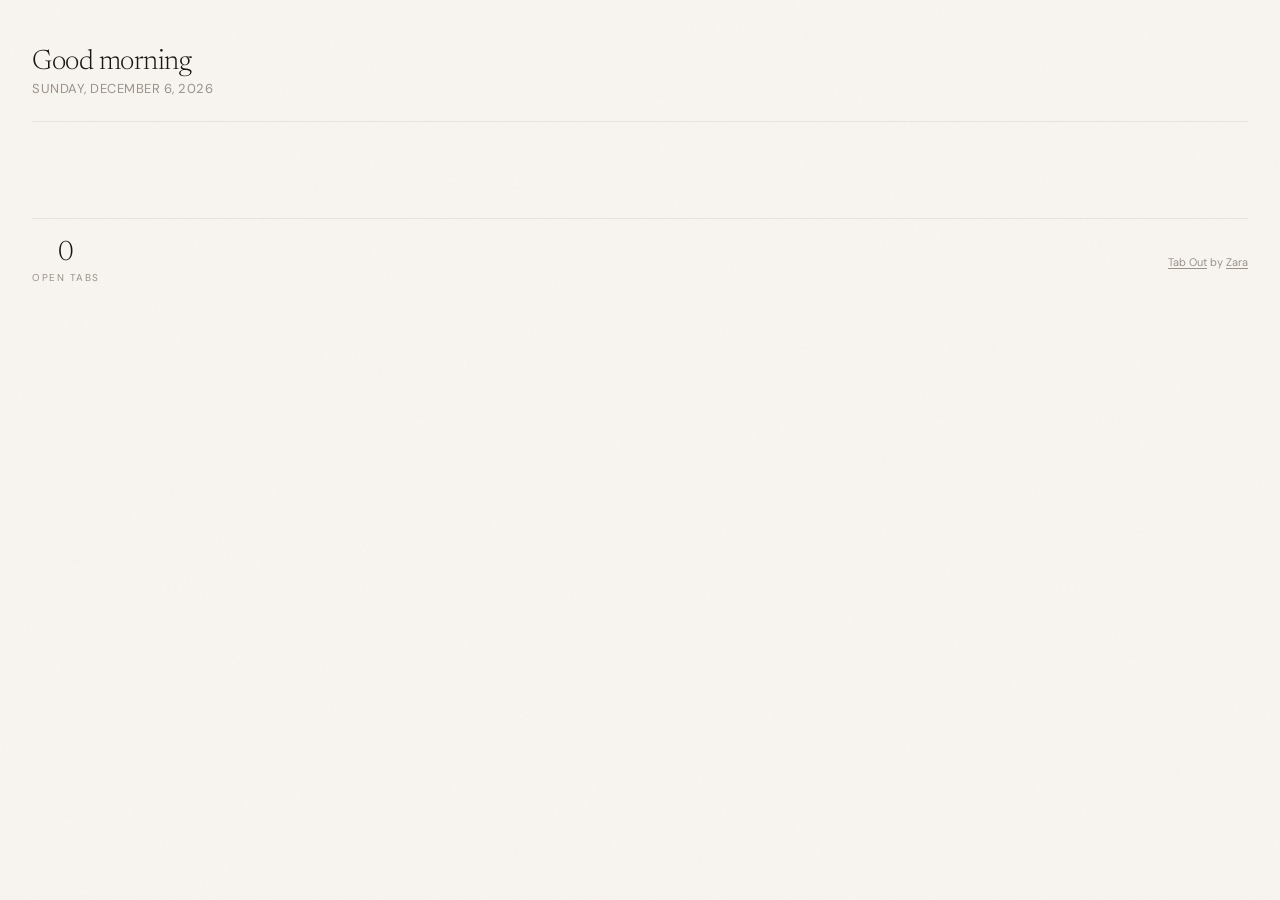
==== commit f75fbff2: "改动" ====
--- a/extension/index.html
+++ b/extension/index.html
@@ -1,17 +1,18 @@
 <!DOCTYPE html>
-<html lang="zh-CN">
+<html lang="en">
 <head>
   <meta charset="UTF-8">
   <meta name="viewport" content="width=device-width, initial-scale=1.0">
-  <title>TabNest</title>
+  <title>Tab Out</title>
+
+  <!-- Google Fonts: Newsreader (for headings/numbers) + DM Sans (for body text) -->
+  <link rel="preconnect" href="https://fonts.googleapis.com">
+  <link href="https://fonts.googleapis.com/css2?family=Newsreader:ital,opsz,wght@0,6..72,300;0,6..72,400;0,6..72,500;1,6..72,300;1,6..72,400&family=DM+Sans:wght@300;400;500;600&display=swap" rel="stylesheet">
 
   <link rel="stylesheet" href="style.css">
 </head>
 <body>
 <div class="container">
-  <!-- Animated Background -->
-  <div class="mesh-background" id="meshBackground"></div>
-
 
 
 
@@ -27,20 +28,8 @@
     </div>
   </header>
 
-  <section class="quick-links-section" id="quickLinksSection">
-    <div class="quick-links-shell">
-      <div class="quick-links-header">
-        <div class="quick-links-heading">
-          <h2 id="quickLinksTitle"></h2>
-          <p class="quick-links-subtitle" id="quickLinksSubtitle"></p>
-        </div>
-      </div>
-      <div class="quick-links-grid" id="quickLinksGrid"></div>
-    </div>
-  </section>
-
   <!-- ================================================================
-       TABNEST DUPES BANNER — appears when you have extra TabNest tabs open
+       TAB OUT DUPES BANNER — appears when you have extra Tab Out tabs open
        Hidden by default; app.js shows it when dupeTabOutCount > 1
        ================================================================ -->
   <div class="tab-cleanup-banner" id="tabOutDupeBanner" style="display:none">
@@ -50,9 +39,11 @@
           <path stroke-linecap="round" stroke-linejoin="round" d="M15.75 17.25v3.375c0 .621-.504 1.125-1.125 1.125h-9.75a1.125 1.125 0 0 1-1.125-1.125V7.875c0-.621.504-1.125 1.125-1.125H6.75a9.06 9.06 0 0 1 1.5.124m7.5 10.376h3.375c.621 0 1.125-.504 1.125-1.125V11.25c0-4.46-3.243-8.161-7.5-8.876a9.06 9.06 0 0 0-1.5-.124H9.375c-.621 0-1.125.504-1.125 1.125v3.5m7.5 10.375H9.375a1.125 1.125 0 0 1-1.125-1.125v-9.25m12 6.625v-1.875a3.375 3.375 0 0 0-3.375-3.375h-1.5a1.125 1.125 0 0 1-1.125-1.125v-1.5a3.375 3.375 0 0 0-3.375-3.375H9.75" />
         </svg>
       </div>
-      <div class="tab-cleanup-text" id="tabOutDupeText"></div>
+      <div class="tab-cleanup-text">
+        You have <strong id="tabOutDupeCount"></strong> Tab Out tabs open. Keep just this one?
+      </div>
     </div>
-    <button class="tab-cleanup-btn" data-action="close-tabout-dupes" id="closeTabOutDupesBtn"></button>
+    <button class="tab-cleanup-btn" data-action="close-tabout-dupes">Close extras</button>
   </div>
 
   <!-- ================================================================
@@ -66,48 +57,41 @@
     <!-- LEFT COLUMN: Open tabs -->
     <div class="active-section" id="openTabsSection" style="display:none">
       <div class="section-header">
-        <h2 id="openTabsSectionTitle"></h2>
+        <h2 id="openTabsSectionTitle">Right now</h2>
         <div class="section-line"></div>
-        <div class="section-tools">
-          <div class="view-switcher" id="openTabsViewSwitcher" aria-label="Open tabs view">
-            <button type="button" class="view-switcher-btn" data-action="set-open-tabs-view" data-view="domains" id="openTabsDomainViewBtn"></button>
-            <button type="button" class="view-switcher-btn" data-action="set-open-tabs-view" data-view="windows" id="openTabsWindowViewBtn"></button>
-          </div>
-          <div class="section-count" id="openTabsSectionCount"></div>
-        </div>
+        <div class="section-count" id="openTabsSectionCount"></div>
       </div>
       <div class="missions" id="openTabsMissions"></div>
-      <div class="window-groups" id="openTabsWindows" style="display:none"></div>
     </div>
 
     <!-- RIGHT COLUMN: Saved for Later checklist -->
     <div class="deferred-column" id="deferredColumn" style="display:none">
-      <section class="sidebar-section deferred-section-shell" id="deferredSection" style="display:none">
-        <div class="section-header">
-          <h2 id="deferredSectionTitle"></h2>
-          <div class="section-line"></div>
-          <div class="section-count" id="deferredCount"></div>
+      <div class="section-header">
+        <h2>Saved for later</h2>
+        <div class="section-line"></div>
+        <div class="section-count" id="deferredCount"></div>
+      </div>
+
+      <!-- Active checklist items — injected by renderDeferredList() in app.js -->
+      <div class="deferred-list" id="deferredList"></div>
+
+      <!-- Empty state — shown when no active deferred tabs -->
+      <div class="deferred-empty" id="deferredEmpty" style="display:none">
+        Nothing saved. Living in the moment.
+      </div>
+
+      <!-- Archive section — collapsed by default -->
+      <div class="deferred-archive" id="deferredArchive" style="display:none">
+        <button class="archive-toggle" id="archiveToggle">
+          <svg class="archive-chevron" xmlns="http://www.w3.org/2000/svg" fill="none" viewBox="0 0 24 24" stroke-width="2" stroke="currentColor"><path stroke-linecap="round" stroke-linejoin="round" d="m19.5 8.25-7.5 7.5-7.5-7.5" /></svg>
+          Archive
+          <span class="archive-count" id="archiveCount"></span>
+        </button>
+        <div class="archive-body" id="archiveBody" style="display:none">
+          <input type="text" class="archive-search" id="archiveSearch" placeholder="Search archived tabs...">
+          <div class="archive-list" id="archiveList"></div>
         </div>
-
-        <!-- Active checklist items — injected by renderDeferredList() in app.js -->
-        <div class="deferred-list" id="deferredList"></div>
-
-        <!-- Empty state — shown when no active deferred tabs -->
-        <div class="deferred-empty" id="deferredEmpty" style="display:none"></div>
-
-        <!-- Archive section — collapsed by default -->
-        <div class="deferred-archive" id="deferredArchive" style="display:none">
-          <button class="archive-toggle" id="archiveToggle">
-            <svg class="archive-chevron" xmlns="http://www.w3.org/2000/svg" fill="none" viewBox="0 0 24 24" stroke-width="2" stroke="currentColor"><path stroke-linecap="round" stroke-linejoin="round" d="m19.5 8.25-7.5 7.5-7.5-7.5" /></svg>
-            <span id="archiveToggleLabel"></span>
-            <span class="archive-count" id="archiveCount"></span>
-          </button>
-          <div class="archive-body" id="archiveBody" style="display:none">
-            <input type="text" class="archive-search" id="archiveSearch">
-            <div class="archive-list" id="archiveList"></div>
-          </div>
-        </div>
-      </section>
+      </div>
     </div>
 
   </div><!-- end .dashboard-columns -->
@@ -119,167 +103,15 @@
     <div class="footer-stats">
       <div class="stat">
         <div class="stat-num" id="statTabs">—</div>
-        <div class="stat-label" id="statTabsLabel"></div>
+        <div class="stat-label">Open tabs</div>
       </div>
     </div>
-    <div class="footer-credit-card">
-      <div class="footer-credit-eyebrow" id="footerCreditEyebrow"></div>
-      <div class="footer-credit-main" id="footerCreditMain"></div>
-      <div class="footer-credit-links">
-        <a id="footerProjectLink" href="https://github.com/zarazhangrui/tab-out" target="_top" rel="noopener noreferrer"></a>
-        <a id="footerAuthorLink" href="https://github.com/zarazhangrui" target="_top" rel="noopener noreferrer"></a>
-      </div>
+    <div class="last-refresh">
+      <span style="color: var(--muted); font-size: 11px;"><a href="https://github.com/zarazhangrui/tab-out" target="_top" style="color: var(--muted); text-decoration: underline; text-underline-offset: 2px;">Tab Out</a> by <a href="https://x.com/zarazhangrui" target="_top" style="color: var(--muted); text-decoration: underline; text-underline-offset: 2px;">Zara</a></span>
     </div>
   </footer>
 
 </div><!-- end .container -->
-
-<input type="file" id="backgroundImageInput" class="sr-only" accept="image/*">
-
-<div class="floating-tools" id="floatingTools">
-  <div class="floating-tool-popovers">
-    <div class="stash-menu" id="stashMenu" style="display:none">
-      <div class="stash-menu-header">
-        <div>
-          <div class="stash-menu-title" id="stashMenuTitle"></div>
-          <p class="stash-menu-hint" id="stashMenuHint"></p>
-        </div>
-        <button type="button" class="stash-menu-close" data-action="toggle-stash-menu" aria-label="Close">
-          <svg xmlns="http://www.w3.org/2000/svg" fill="none" viewBox="0 0 24 24" stroke-width="1.9" stroke="currentColor" aria-hidden="true">
-            <path stroke-linecap="round" stroke-linejoin="round" d="m6 18 12-12M6 6l12 12" />
-          </svg>
-        </button>
-      </div>
-      <div class="stash-menu-actions">
-        <button type="button" class="stash-action-card" data-action="stash-current-window" id="stashCurrentWindowBtn"></button>
-        <button type="button" class="stash-action-card" data-action="stash-all-windows" id="stashAllWindowsBtn"></button>
-      </div>
-    </div>
-
-    <div class="session-panel" id="sessionPanel" style="display:none">
-      <div class="session-panel-header">
-        <div class="session-panel-heading">
-          <h3 id="sessionsSectionTitle"></h3>
-        </div>
-        <button type="button" class="session-panel-close" data-action="toggle-session-panel" aria-label="Close">
-          <svg xmlns="http://www.w3.org/2000/svg" fill="none" viewBox="0 0 24 24" stroke-width="1.9" stroke="currentColor" aria-hidden="true">
-            <path stroke-linecap="round" stroke-linejoin="round" d="m6 18 12-12M6 6l12 12" />
-          </svg>
-        </button>
-      </div>
-      <div class="session-panel-meta-row">
-        <p class="session-panel-subtitle" id="sessionsEmpty"></p>
-        <span class="section-count" id="sessionsCount"></span>
-      </div>
-      <div class="sessions-list" id="sessionsList"></div>
-    </div>
-  </div>
-
-  <div class="floating-tools-dock">
-    <button type="button" class="floating-tool-btn floating-tool-btn-theme" data-action="toggle-color-theme" id="themeToggleBtn" aria-pressed="false">
-      <span class="floating-tool-icon floating-tool-theme-icon floating-tool-theme-icon-sun" aria-hidden="true">
-        <svg xmlns="http://www.w3.org/2000/svg" fill="none" viewBox="0 0 24 24" stroke-width="1.85" stroke="currentColor">
-          <path stroke-linecap="round" stroke-linejoin="round" d="M12 3v2.25M12 18.75V21M4.954 4.954 6.546 6.546M17.454 17.454l1.592 1.592M3 12h2.25M18.75 12H21M4.954 19.046l1.592-1.592M17.454 6.546l1.592-1.592M15.75 12a3.75 3.75 0 1 1-7.5 0 3.75 3.75 0 0 1 7.5 0Z" />
-        </svg>
-      </span>
-      <span class="floating-tool-icon floating-tool-theme-icon floating-tool-theme-icon-moon" aria-hidden="true">
-        <svg xmlns="http://www.w3.org/2000/svg" fill="none" viewBox="0 0 24 24" stroke-width="1.85" stroke="currentColor">
-          <path stroke-linecap="round" stroke-linejoin="round" d="M21 12.79A9 9 0 1 1 11.21 3a7 7 0 0 0 9.79 9.79Z" />
-        </svg>
-      </span>
-      <span class="sr-only" id="themeToggleState"></span>
-    </button>
-
-    <div class="floating-tools-rail" id="floatingToolsRail">
-      <button type="button" class="floating-tool-btn floating-tool-btn-stash" data-action="toggle-stash-menu" id="stashMenuTrigger" aria-expanded="false" aria-controls="stashMenu">
-        <span class="floating-tool-icon">
-          <svg xmlns="http://www.w3.org/2000/svg" fill="none" viewBox="0 0 24 24" stroke-width="1.85" stroke="currentColor" aria-hidden="true">
-            <path stroke-linecap="round" stroke-linejoin="round" d="M4.5 8.25h15" />
-            <path stroke-linecap="round" stroke-linejoin="round" d="M5.25 9.75v6.75A1.5 1.5 0 0 0 6.75 18h10.5a1.5 1.5 0 0 0 1.5-1.5V9.75" />
-            <path stroke-linecap="round" stroke-linejoin="round" d="M9 4.5 12 7.5l3-3" />
-            <path stroke-linecap="round" stroke-linejoin="round" d="M12 7.5v5.25" />
-          </svg>
-        </span>
-      </button>
-      <button type="button" class="floating-tool-btn floating-tool-btn-session" data-action="toggle-session-panel" id="sessionFabTrigger" aria-expanded="false" aria-controls="sessionPanel">
-        <span class="floating-tool-icon">
-          <svg xmlns="http://www.w3.org/2000/svg" fill="none" viewBox="0 0 24 24" stroke-width="1.85" stroke="currentColor" aria-hidden="true">
-            <path stroke-linecap="round" stroke-linejoin="round" d="M4.5 15.75h15" />
-            <path stroke-linecap="round" stroke-linejoin="round" d="M5.25 15v1.5A1.5 1.5 0 0 0 6.75 18h10.5a1.5 1.5 0 0 0 1.5-1.5V15" />
-            <path stroke-linecap="round" stroke-linejoin="round" d="M9 11.25 12 8.25l3 3" />
-            <path stroke-linecap="round" stroke-linejoin="round" d="M12 8.25V3.75" />
-          </svg>
-        </span>
-        <span class="floating-tool-badge" id="sessionFabCount" hidden></span>
-      </button>
-    </div>
-
-    <button type="button" class="floating-tool-btn floating-tool-btn-settings" data-action="open-settings-modal" id="settingsModalTrigger">
-      <span class="floating-tool-icon">
-        <svg xmlns="http://www.w3.org/2000/svg" fill="none" viewBox="0 0 24 24" stroke-width="1.85" stroke="currentColor" aria-hidden="true">
-          <path stroke-linecap="round" d="M5 7.25h5.2" />
-          <path stroke-linecap="round" d="M14.8 7.25H19" />
-          <path stroke-linecap="round" d="M5 12h3.7" />
-          <path stroke-linecap="round" d="M13.3 12H19" />
-          <path stroke-linecap="round" d="M5 16.75h8.2" />
-          <path stroke-linecap="round" d="M17.8 16.75H19" />
-          <circle cx="12.5" cy="7.25" r="2.3" />
-          <circle cx="11" cy="12" r="2.3" />
-          <circle cx="15.5" cy="16.75" r="2.3" />
-        </svg>
-      </span>
-    </button>
-  </div>
-</div>
-
-<div class="settings-modal-backdrop" id="settingsModalBackdrop" style="display:none">
-  <div class="settings-modal" role="dialog" aria-modal="true" aria-labelledby="settingsModalTitle">
-    <div class="settings-modal-header">
-      <h3 id="settingsModalTitle"></h3>
-      <button type="button" class="settings-modal-close" data-action="close-settings-modal" id="settingsModalCloseBtn"></button>
-    </div>
-    <div class="settings-modal-body">
-      <aside class="settings-nav" id="settingsNav">
-        <button type="button" class="settings-nav-item" data-action="show-settings-panel" data-settings-panel="appearance" id="settingsAppearanceTab"></button>
-        <button type="button" class="settings-nav-item" data-action="show-settings-panel" data-settings-panel="links" id="settingsLinksTab"></button>
-      </aside>
-      <div class="settings-content">
-        <section class="settings-panel" data-settings-panel="appearance">
-          <div class="settings-group">
-            <div class="settings-group-label" id="settingsLanguageLabel"></div>
-            <div class="settings-language-switcher" id="settingsLanguageSwitcher" role="group">
-              <button type="button" class="settings-language-option" data-action="set-language" data-language="zh-CN">中</button>
-              <button type="button" class="settings-language-option" data-action="set-language" data-language="en-US">EN</button>
-            </div>
-          </div>
-          <div class="settings-group">
-            <div class="settings-group-label" id="settingsBackgroundLabel"></div>
-            <p class="settings-group-copy" id="settingsBackgroundHint"></p>
-            <div class="settings-background-grid">
-              <div class="settings-background-block" id="settingsImageUploadBlock">
-                <div class="settings-background-subtitle" id="settingsImageUploadLabel"></div>
-                <div class="settings-action-row settings-background-actions">
-                  <button type="button" class="action-btn save-tabs settings-upload-trigger" data-action="choose-background-image" id="backgroundImageTriggerBtn"></button>
-                  <button type="button" class="action-btn danger settings-reset-trigger" data-action="clear-background-image" id="backgroundImageClearBtn" hidden></button>
-                </div>
-              </div>
-            </div>
-          </div>
-        </section>
-        <section class="settings-panel" data-settings-panel="links" style="display:none">
-          <div class="settings-group">
-            <div class="settings-group-label" id="settingsLinkOpenModeLabel"></div>
-            <p class="settings-group-copy" id="settingsLinkOpenModeHint"></p>
-            <div class="settings-choice-list" id="settingsLinkOpenModeChoices">
-              <button type="button" class="settings-choice" data-action="set-quick-link-open-mode" data-open-mode="current-tab" id="settingsOpenModeCurrentBtn"></button>
-              <button type="button" class="settings-choice" data-action="set-quick-link-open-mode" data-open-mode="new-tab" id="settingsOpenModeNewBtn"></button>
-            </div>
-          </div>
-        </section>
-      </div>
-    </div>
-  </div>
-</div>
 
 <!-- ================================================================
      TOAST — floats above everything, used for action confirmations
@@ -293,31 +125,11 @@
   <span id="toastText"></span>
 </div>
 
-<div class="quick-link-modal-backdrop" id="quickLinkModalBackdrop" style="display:none">
-  <div class="quick-link-modal" role="dialog" aria-modal="true" aria-labelledby="quickLinkModalTitle">
-    <div class="quick-link-modal-header">
-      <h3 id="quickLinkModalTitle"></h3>
-      <button type="button" class="quick-link-modal-close" data-action="close-quick-link-modal" id="quickLinkModalCloseBtn"></button>
-    </div>
-    <form class="quick-link-form" id="quickLinkForm">
-      <input type="hidden" id="quickLinkId">
-      <label class="quick-link-field">
-        <span id="quickLinkNameLabel"></span>
-        <input type="text" id="quickLinkNameInput" maxlength="40" required>
-      </label>
-      <label class="quick-link-field">
-        <span id="quickLinkUrlLabel"></span>
-        <input type="text" id="quickLinkUrlInput" inputmode="url" required>
-      </label>
-      <div class="quick-link-form-actions">
-        <button type="button" class="action-btn" data-action="close-quick-link-modal" id="quickLinkCancelBtn"></button>
-        <button type="submit" class="action-btn primary" id="quickLinkSubmitBtn"></button>
-      </div>
-    </form>
-  </div>
-</div>
+<!-- Personal config (gitignored) — defines LOCAL_LANDING_PAGE_PATTERNS etc. -->
+<!-- If the file doesn't exist, that's fine — app.js uses sensible defaults. -->
+<script src="config.local.js" onerror="/* no personal config, that's fine */"></script>
 
-<!-- Boot loader: tries config.local.js first, then loads app.js -->
-<script src="boot.js"></script>
+<!-- Main dashboard logic — loads last so the DOM is ready -->
+<script src="app.js"></script>
 </body>
 </html>
--- a/extension/style.css
+++ b/extension/style.css
@@ -5,8 +5,6 @@
    ============================================================ */
 
 :root {
-  --font-body: -apple-system, BlinkMacSystemFont, "Segoe UI", "PingFang SC", "Hiragino Sans GB", "Microsoft YaHei", sans-serif;
-  --font-display: Georgia, "Times New Roman", "Noto Serif SC", "Songti SC", serif;
   --ink: #1a1613;
   --paper: #f8f5f0;
   --warm-gray: #e8e2da;
@@ -18,82 +16,22 @@
   --status-active: #3d7a4a;
   --status-cooling: #b8892e;
   --status-abandoned: #b35a5a;
-  --card-bg: rgba(255, 253, 249, 0.72);
+  --card-bg: #fffdf9;
   --shadow: rgba(26, 22, 19, 0.06);
-  --custom-background-color: #f8f5f0;
-  --custom-background-image: none;
-  --header-dock-surface: rgba(255, 250, 244, 0.42);
-  --header-dock-border: rgba(255, 255, 255, 0.28);
-  --header-dock-shadow: rgba(122, 79, 42, 0.12);
-  --header-dock-highlight: rgba(255, 255, 255, 0.6);
-  --header-dock-accent: rgba(200, 113, 58, 0.2);
-  --header-dock-accent-strong: rgba(200, 113, 58, 0.8);
-  --background-overlay-start: rgba(248, 245, 240, 0.4);
-  --background-overlay-end: rgba(248, 245, 240, 0.65);
-  --background-radial-glow: rgba(255, 255, 255, 0.2);
-  --solid-surface-bg: rgba(255, 253, 249, 0.65);
-  --solid-surface-elevated-bg: rgba(255, 255, 255, 0.45);
-  --solid-surface-border: rgba(232, 226, 218, 0.4);
-  --solid-surface-line: rgba(232, 226, 218, 0.3);
-  --solid-surface-shadow: rgba(26, 22, 19, 0.06);
-
-  /* Glassmorphism primitives */
-  --glass-blur: 24px;
-  --glass-border: rgba(255, 255, 255, 0.12);
-  --glass-highlight: rgba(255, 255, 255, 0.08);
 }
 
 * { margin: 0; padding: 0; box-sizing: border-box; }
 
 body {
-  font-family: var(--font-body);
-  background: var(--custom-background-color);
+  font-family: 'DM Sans', sans-serif;
+  background: var(--paper);
   color: var(--ink);
   min-height: 100vh;
   -webkit-font-smoothing: antialiased;
-  position: relative;
-}
-
-body.theme-dark {
-  --ink: #f0f4f9;
-  --paper: #0a0e14;
-  --warm-gray: #1a232f;
-  --muted: #899bb0;
-  --card-bg: rgba(16, 24, 33, 0.65);
-  --shadow: rgba(0, 0, 0, 0.4);
-  --header-dock-surface: rgba(14, 20, 28, 0.55);
-  --header-dock-border: rgba(255, 255, 255, 0.06);
-  --header-dock-shadow: rgba(0, 0, 0, 0.4);
-  --header-dock-highlight: rgba(255, 255, 255, 0.02);
-  --header-dock-accent: rgba(200, 113, 58, 0.18);
-  --header-dock-accent-strong: rgba(236, 168, 118, 0.85);
-  --background-overlay-start: rgba(10, 14, 20, 0.15);
-  --background-overlay-end: rgba(10, 14, 20, 0.55);
-  --background-radial-glow: rgba(110, 145, 173, 0.08);
-
-  --glass-border: rgba(255, 255, 255, 0.06);
-  --glass-highlight: rgba(255, 255, 255, 0.02);
-}
-
+}
+
+/* Subtle paper texture */
 body::before {
-  content: '';
-  position: fixed;
-  inset: 0;
-  background-image:
-    linear-gradient(180deg, var(--background-overlay-start), var(--background-overlay-end)),
-    radial-gradient(circle at top, var(--background-radial-glow), transparent 48%),
-    var(--custom-background-image);
-  background-size: cover;
-  background-position: center;
-  background-repeat: no-repeat;
-  opacity: 0;
-  transition: opacity 0.3s ease;
-  pointer-events: none;
-  z-index: 0;
-}
-
-/* Subtle paper texture */
-body::after {
   content: '';
   position: fixed;
   inset: 0;
@@ -102,314 +40,12 @@
   z-index: 0;
 }
 
-body.theme-dark::after {
-  opacity: 0.08;
-}
-
-body.has-custom-background::before {
-  opacity: 1;
-}
-
-/* Mesh Background Animation */
-.mesh-background {
-  position: fixed;
-  inset: 0;
-  z-index: -1;
-  overflow: hidden;
-  background-color: var(--paper);
-  transition: background-color 0.5s ease;
-}
-
-.mesh-background::before,
-.mesh-background::after {
-  content: '';
-  position: absolute;
-  width: 140vmax;
-  height: 140vmax;
-  top: -20vmax;
-  left: -20vmax;
-  opacity: 0.12;
-  filter: blur(80px);
-  z-index: -1;
-  animation: mesh-rotate 40s linear infinite;
-}
-
-.mesh-background::before {
-  background: radial-gradient(circle at center, #c8713a 0%, transparent 50%),
-              radial-gradient(circle at 20% 30%, #5a7a62 0%, transparent 40%),
-              radial-gradient(circle at 80% 70%, #5a6b7a 0%, transparent 45%);
-}
-
-.mesh-background::after {
-  background: radial-gradient(circle at 70% 20%, #b35a5a 0%, transparent 40%),
-              radial-gradient(circle at 30% 80%, #c8713a 0%, transparent 50%);
-  animation-duration: 60s;
-  animation-direction: reverse;
-  opacity: 0.08;
-}
-
-body.theme-dark .mesh-background::before {
-  background: radial-gradient(circle at center, #51321e 0%, transparent 50%),
-              radial-gradient(circle at 20% 30%, #1e2b22 0%, transparent 40%),
-              radial-gradient(circle at 80% 70%, #1c252d 0%, transparent 45%);
-  opacity: 0.4;
-}
-
-body.theme-dark .mesh-background::after {
-  background: radial-gradient(circle at 70% 20%, #3d1c1c 0%, transparent 40%),
-              radial-gradient(circle at 30% 80%, #51321e 0%, transparent 50%);
-  opacity: 0.3;
-}
-
-@keyframes mesh-rotate {
-  from { transform: rotate(0deg); }
-  to { transform: rotate(360deg); }
-}
-
-body.has-solid-background footer,
-body.has-solid-background .mission-card,
-body.has-solid-background .window-card,
-body.has-solid-background .deferred-column,
-body.has-solid-background .floating-tool-btn,
-body.has-solid-background .stash-menu,
-body.has-solid-background .session-panel,
-body.has-solid-background .session-card,
-body.has-solid-background .settings-modal,
-body.has-solid-background .quick-link-modal {
-  background-color: var(--solid-surface-bg);
-  border-color: var(--solid-surface-border);
-}
-
-body.has-solid-background .mission-card,
-body.has-solid-background .window-card,
-body.has-solid-background .deferred-column,
-body.has-solid-background footer,
-body.has-solid-background .stash-menu,
-body.has-solid-background .session-panel,
-body.has-solid-background .session-card,
-body.has-solid-background .settings-modal,
-body.has-solid-background .quick-link-modal {
-  box-shadow:
-    0 20px 40px var(--solid-surface-shadow),
-    inset 0 1px 0 rgba(255, 255, 255, 0.62);
-}
-
-body.has-solid-background .header-control-dock,
-body.has-solid-background .tab-cleanup-banner,
-body.has-solid-background .nudge-banner,
-body.has-solid-background .quick-link-menu,
-body.has-solid-background .quick-link-menu-trigger,
-body.has-solid-background .view-switcher,
-body.has-solid-background .settings-language-switcher,
-body.has-solid-background .settings-background-block,
-body.has-solid-background .settings-choice,
-body.has-solid-background .stash-action-card,
-body.has-solid-background .session-preview-list,
-body.has-solid-background .window-tab-item,
-body.has-solid-background .footer-credit-links a,
-body.has-solid-background .stat {
-  background-color: var(--solid-surface-elevated-bg);
-  border-color: var(--solid-surface-border);
-}
-
-body.has-solid-background .section-line,
-body.has-solid-background .page-chip,
-body.has-solid-background .deferred-item {
-  border-color: var(--solid-surface-line);
-}
-
-body.has-solid-background .section-line {
-  background: var(--solid-surface-line);
-}
-
-body.has-solid-background .action-btn {
-  background-color: var(--solid-surface-elevated-bg);
-  border-color: var(--solid-surface-border);
-  color: var(--muted);
-}
-
-body.has-solid-background .action-btn.primary {
-  background: var(--ink);
-  color: var(--paper);
-  border-color: var(--ink);
-}
-
-body.has-solid-background .action-btn.close-tabs {
-  border-color: rgba(200, 113, 58, 0.3);
-  color: var(--accent-amber);
-  background: rgba(200, 113, 58, 0.08);
-}
-
-body.has-solid-background .action-btn.save-tabs {
-  border-color: rgba(90, 122, 98, 0.3);
-  color: var(--accent-sage);
-  background: rgba(90, 122, 98, 0.08);
-}
-
-body.has-solid-background .action-btn.danger {
-  color: var(--status-abandoned);
-}
-
-body.has-solid-background .mission-card:hover,
-body.has-solid-background .window-card:hover,
-body.has-solid-background .session-card:hover,
-body.has-solid-background .quick-link-card:hover .quick-link-avatar,
-body.has-solid-background .quick-link-add-card:hover .quick-link-add-symbol {
-  box-shadow:
-    0 24px 44px var(--solid-surface-shadow),
-    inset 0 1px 0 rgba(255, 255, 255, 0.7);
-}
-
-body.theme-dark header {
-  border-bottom-color: rgba(255, 255, 255, 0.08);
-}
-
-body.theme-dark .header-control-dock,
-body.theme-dark .tab-cleanup-banner,
-body.theme-dark .nudge-banner,
-body.theme-dark .mission-card,
-body.theme-dark .window-card,
-body.theme-dark .deferred-column,
-body.theme-dark footer,
-body.theme-dark .floating-tool-btn,
-body.theme-dark .stash-menu,
-body.theme-dark .session-panel,
-body.theme-dark .session-card,
-body.theme-dark .settings-modal,
-body.theme-dark .quick-link-modal,
-body.theme-dark .quick-link-menu {
-  border-color: rgba(255, 255, 255, 0.08);
-  background-color: rgba(18, 24, 31, 0.88);
-  box-shadow:
-    0 22px 48px rgba(0, 0, 0, 0.24),
-    inset 0 1px 0 rgba(255, 255, 255, 0.04);
-}
-
-body.theme-dark .quick-link-menu-trigger,
-body.theme-dark .view-switcher,
-body.theme-dark .settings-language-switcher,
-body.theme-dark .settings-background-block,
-body.theme-dark .settings-choice,
-body.theme-dark .stash-action-card,
-body.theme-dark .session-preview-list,
-body.theme-dark .window-tab-item,
-body.theme-dark .stat,
-body.theme-dark .footer-credit-links a {
-  border-color: rgba(255, 255, 255, 0.08);
-  background: rgba(255, 255, 255, 0.04);
-}
-
-body.theme-dark .settings-nav-item,
-body.theme-dark .settings-group-label,
-body.theme-dark .settings-choice,
-body.theme-dark .stash-menu-close,
-body.theme-dark .session-panel-close,
-body.theme-dark .quick-link-modal-close,
-body.theme-dark .settings-modal-close {
-  color: var(--ink);
-}
-
-body.theme-dark .settings-group-copy,
-body.theme-dark .settings-choice-meta,
-body.theme-dark .settings-background-subtitle,
-body.theme-dark .session-card-meta,
-body.theme-dark .session-preview-more,
-body.theme-dark .footer-credit-eyebrow,
-body.theme-dark .footer-credit-links a,
-body.theme-dark .stat-label {
-  color: var(--muted);
-}
-
-body.theme-dark .settings-nav-item:hover,
-body.theme-dark .floating-tool-btn:hover,
-body.theme-dark .stash-menu-close:hover,
-body.theme-dark .session-panel-close:hover,
-body.theme-dark .quick-link-modal-close:hover,
-body.theme-dark .settings-modal-close:hover {
-  background: rgba(255, 255, 255, 0.08);
-}
-
-body.theme-dark .settings-nav-item.is-active,
-body.theme-dark .floating-tool-btn.is-active {
-  color: #fff;
-}
-
-body.theme-dark .settings-modal,
-body.theme-dark .quick-link-modal,
-body.theme-dark .stash-menu,
-body.theme-dark .session-panel {
-  background-image: linear-gradient(180deg, rgba(21, 28, 36, 0.98), rgba(14, 19, 26, 0.95));
-}
-
-body.theme-dark .settings-choice.is-active {
-  background: linear-gradient(180deg, rgba(81, 50, 30, 0.52), rgba(43, 31, 22, 0.42));
-  border-color: rgba(200, 113, 58, 0.3);
-}
-
-body.theme-dark .quick-link-field input,
-body.theme-dark .session-card,
-body.theme-dark .session-preview-open,
-body.theme-dark .settings-upload-trigger,
-body.theme-dark .settings-reset-trigger {
-  background-color: rgba(255, 255, 255, 0.04);
-  border-color: rgba(255, 255, 255, 0.08);
-  color: var(--ink);
-}
-
-body.theme-dark .action-btn {
-  background-color: rgba(255, 255, 255, 0.04);
-  border-color: rgba(255, 255, 255, 0.08);
-  color: var(--ink);
-}
-
-body.theme-dark .action-btn.primary {
-  background: #edf3f9;
-  color: #10161d;
-  border-color: #edf3f9;
-}
-
-body.theme-dark .action-btn.close-tabs {
-  border-color: rgba(236, 168, 118, 0.28);
-  color: #f3b37d;
-  background: rgba(236, 168, 118, 0.08);
-}
-
-body.theme-dark .action-btn.save-tabs {
-  border-color: rgba(109, 172, 126, 0.28);
-  color: #9fdbad;
-  background: rgba(109, 172, 126, 0.08);
-}
-
-body.theme-dark .action-btn.danger {
-  color: #f09b9b;
-}
-
-body.theme-dark .quick-link-avatar,
-body.theme-dark .quick-link-add-symbol {
-  background: rgba(255, 255, 255, 0.98);
-  border-color: rgba(236, 168, 118, 0.2);
-  box-shadow:
-    0 16px 28px rgba(0, 0, 0, 0.24),
-    inset 0 0 0 1px rgba(226, 220, 212, 0.72);
-}
-
-body.theme-dark .quick-link-add-symbol {
-  color: var(--accent-amber);
-}
-
-body.theme-dark .quick-link-add-card:hover .quick-link-add-symbol,
-body.theme-dark .quick-link-card:hover .quick-link-avatar {
-  box-shadow:
-    0 20px 30px rgba(0, 0, 0, 0.28),
-    inset 0 0 0 1px rgba(226, 220, 212, 0.8);
-}
-
 .container {
   position: relative;
   z-index: 1;
   max-width: 960px;
   margin: 0 auto;
-  padding: 30px 32px 72px;
+  padding: 48px 32px 80px;
 }
 
 /* When the saved-for-later sidebar is open, expand the container
@@ -421,636 +57,28 @@
 /* ---- Header ---- */
 header {
   display: flex;
-  justify-content: flex-start;
-  align-items: center;
-  margin-bottom: 22px;
-  padding-bottom: 0;
-  border-bottom: none;
-}
-
-.header-left {
-  display: flex;
-  align-items: baseline;
-  gap: 14px;
-  flex-wrap: wrap;
+  justify-content: space-between;
+  align-items: flex-start;
+  margin-bottom: 48px;
+  padding-bottom: 24px;
+  border-bottom: 1px solid var(--warm-gray);
 }
 
 .header-left h1 {
-  font-family: var(--font-display);
+  font-family: 'Newsreader', serif;
   font-weight: 300;
-  font-size: 22px;
-  line-height: 1.05;
-  letter-spacing: -0.4px;
-  color: var(--ink);
-  margin-bottom: 0;
+  font-size: 28px;
+  letter-spacing: -0.5px;
+  color: var(--ink);
+  margin-bottom: 4px;
 }
 
 .header-left .date {
-  font-size: 12px;
+  font-size: 13px;
   color: var(--muted);
   font-weight: 400;
-  letter-spacing: 0.08em;
-  line-height: 1.2;
-}
-
-.header-right {
-  display: flex;
-  align-items: center;
-  justify-content: flex-end;
-  flex-shrink: 0;
-  margin-left: 24px;
-}
-
-.header-control-dock {
-  position: relative;
-  display: inline-flex;
-  align-items: center;
-  gap: 12px;
-  padding: 9px 10px;
-  border-radius: 999px;
-  background:
-    linear-gradient(135deg, rgba(255, 255, 255, 0.56), rgba(255, 246, 238, 0.18)),
-    var(--header-dock-surface);
-  border: 1px solid var(--header-dock-border);
-  box-shadow:
-    0 20px 42px -18px var(--header-dock-shadow),
-    0 10px 24px rgba(255, 255, 255, 0.18),
-    inset 0 1px 0 rgba(255, 255, 255, 0.7);
-  backdrop-filter: blur(24px) saturate(165%);
-  -webkit-backdrop-filter: blur(24px) saturate(165%);
-  isolation: isolate;
-  overflow: hidden;
-}
-
-.header-control-dock::before {
-  content: '';
-  position: absolute;
-  inset: -30% -20%;
-  background:
-    radial-gradient(circle at 18% 24%, rgba(255, 255, 255, 0.8), transparent 22%),
-    radial-gradient(circle at 72% 18%, rgba(255, 214, 185, 0.42), transparent 30%),
-    linear-gradient(120deg, rgba(255, 255, 255, 0.14), rgba(200, 113, 58, 0.12), rgba(255, 255, 255, 0.08));
-  opacity: 0.92;
-  z-index: -2;
-  pointer-events: none;
-  animation: headerDockAurora 14s ease-in-out infinite alternate;
-}
-
-.header-control-dock::after {
-  content: '';
-  position: absolute;
-  inset: 1px;
-  border-radius: inherit;
-  background:
-    linear-gradient(180deg, rgba(255, 255, 255, 0.44), transparent 38%),
-    linear-gradient(135deg, rgba(255, 255, 255, 0.16), transparent 54%);
-  opacity: 0.95;
-  pointer-events: none;
-  z-index: -1;
-}
-
-.header-control-dock.has-image {
-  box-shadow:
-    0 24px 52px -20px rgba(200, 113, 58, 0.26),
-    0 10px 24px rgba(255, 255, 255, 0.18),
-    inset 0 1px 0 rgba(255, 255, 255, 0.7);
-}
-
-.background-controls {
-  display: inline-flex;
-  align-items: center;
-  gap: 8px;
-  position: relative;
-  z-index: 1;
-}
-
-.header-control-divider {
-  width: 1px;
-  align-self: stretch;
-  border-radius: 999px;
-  background:
-    linear-gradient(180deg, rgba(255, 255, 255, 0), rgba(200, 113, 58, 0.36), rgba(255, 255, 255, 0));
-  opacity: 0.92;
-  position: relative;
-  z-index: 1;
-}
-
-.language-switcher {
-  display: inline-flex;
-  align-items: center;
-  gap: 4px;
-  padding: 4px;
-  border-radius: 999px;
-  background: rgba(255, 255, 255, 0.28);
-  border: 1px solid rgba(255, 255, 255, 0.26);
-  box-shadow:
-    inset 0 1px 0 rgba(255, 255, 255, 0.45),
-    0 8px 18px rgba(122, 79, 42, 0.08);
-  position: relative;
-  z-index: 1;
-}
-
-.language-option {
-  font-family: var(--font-body);
-  font-size: 12px;
-  font-weight: 600;
-  letter-spacing: 0.12em;
-  color: rgba(92, 77, 67, 0.76);
-  background: transparent;
-  border: none;
-  border-radius: 999px;
-  padding: 10px 15px;
-  min-width: 54px;
-  cursor: pointer;
-  transition: background 0.28s ease, color 0.28s ease, transform 0.28s ease, box-shadow 0.28s ease;
-}
-
-.language-option:hover {
-  color: var(--ink);
-  background: rgba(255, 255, 255, 0.26);
-  transform: translateY(-1px);
-}
-
-.language-option.is-active {
-  color: white;
-  background:
-    linear-gradient(135deg, rgba(222, 136, 66, 1), rgba(188, 98, 41, 1));
-  box-shadow:
-    0 10px 24px rgba(200, 113, 58, 0.34),
-    inset 0 1px 0 rgba(255, 245, 232, 0.4);
-}
-
-.language-option.is-active:hover {
-  color: white;
-  background:
-    linear-gradient(135deg, rgba(222, 136, 66, 1), rgba(188, 98, 41, 1));
-  transform: translateY(-1px);
-}
-
-.header-icon-btn {
-  position: relative;
-  width: 40px;
-  height: 40px;
-  border: 1px solid rgba(255, 255, 255, 0.32);
-  border-radius: 16px;
-  background:
-    linear-gradient(180deg, rgba(255, 255, 255, 0.42), rgba(255, 247, 241, 0.14));
-  color: rgba(96, 80, 69, 0.74);
-  display: inline-flex;
-  align-items: center;
-  justify-content: center;
-  cursor: pointer;
-  box-shadow:
-    inset 0 1px 0 rgba(255, 255, 255, 0.64),
-    0 10px 24px rgba(122, 79, 42, 0.08);
-  transition: transform 0.24s ease, background 0.24s ease, color 0.24s ease, box-shadow 0.24s ease, border-color 0.24s ease;
-}
-
-.header-icon-btn::before {
-  content: '';
-  position: absolute;
-  inset: 1px;
-  border-radius: 15px;
-  background: linear-gradient(180deg, rgba(255, 255, 255, 0.34), transparent 52%);
-  opacity: 0.85;
-  pointer-events: none;
-}
-
-.header-icon-btn:hover {
-  color: var(--ink);
-  border-color: rgba(255, 255, 255, 0.56);
-  box-shadow:
-    inset 0 1px 0 rgba(255, 255, 255, 0.72),
-    0 14px 30px rgba(122, 79, 42, 0.13);
-  transform: translateY(-1px) scale(1.02);
-}
-
-.header-icon-btn svg {
-  width: 17px;
-  height: 17px;
-  position: relative;
-  z-index: 1;
-}
-
-.header-icon-btn.is-active {
-  color: rgba(255, 248, 241, 0.98);
-  background:
-    radial-gradient(circle at 28% 24%, rgba(255, 223, 196, 0.48), transparent 32%),
-    linear-gradient(135deg, rgba(210, 124, 59, 1), rgba(162, 94, 44, 1));
-  border-color: rgba(255, 214, 179, 0.48);
-  box-shadow:
-    0 14px 30px rgba(200, 113, 58, 0.34),
-    inset 0 1px 0 rgba(255, 244, 232, 0.4);
-}
-
-.header-icon-btn-subtle {
-  color: rgba(114, 93, 86, 0.72);
-}
-
-.header-icon-btn-subtle:hover {
-  color: var(--accent-rose);
-  background:
-    linear-gradient(180deg, rgba(255, 255, 255, 0.42), rgba(255, 240, 240, 0.18));
-}
-
-html[lang="zh-CN"] .header-left .date {
-  letter-spacing: 0.08em;
-  text-transform: none;
-}
-
-.sr-only {
-  position: absolute;
-  width: 1px;
-  height: 1px;
-  padding: 0;
-  margin: -1px;
-  overflow: hidden;
-  clip: rect(0, 0, 0, 0);
-  white-space: nowrap;
-  border: 0;
-}
-
-body.has-custom-background .header-control-dock,
-body.has-custom-background .tab-cleanup-banner,
-body.has-custom-background .mission-card,
-body.has-custom-background .window-card,
-body.has-custom-background .floating-tool-btn,
-body.has-custom-background .stash-menu,
-body.has-custom-background .session-panel,
-body.has-custom-background .session-card,
-body.has-custom-background .deferred-column,
-body.has-custom-background footer,
-body.has-custom-background .settings-modal,
-body.has-custom-background .quick-link-modal {
-  background-color: rgba(255, 253, 249, 0.88);
-  backdrop-filter: blur(14px);
-}
-
-body.has-custom-background .mission-card {
-  border-color: rgba(232, 226, 218, 0.9);
-}
-
-body.has-custom-background .header-control-dock {
-  --header-dock-surface: rgba(255, 248, 241, 0.3);
-  --header-dock-border: rgba(255, 255, 255, 0.42);
-  --header-dock-shadow: rgba(68, 40, 20, 0.24);
-}
-
-body.has-custom-background .header-control-dock::before {
-  opacity: 1;
-}
-
-body.has-custom-background .language-switcher {
-  background: rgba(255, 255, 255, 0.18);
-}
-
-body.has-custom-background .header-icon-btn {
-  background:
-    linear-gradient(180deg, rgba(255, 255, 255, 0.28), rgba(255, 247, 241, 0.1));
-}
-
-body.theme-dark.has-custom-background .header-control-dock,
-body.theme-dark.has-custom-background .tab-cleanup-banner,
-body.theme-dark.has-custom-background .mission-card,
-body.theme-dark.has-custom-background .window-card,
-body.theme-dark.has-custom-background .floating-tool-btn,
-body.theme-dark.has-custom-background .stash-menu,
-body.theme-dark.has-custom-background .session-panel,
-body.theme-dark.has-custom-background .session-card,
-body.theme-dark.has-custom-background .deferred-column,
-body.theme-dark.has-custom-background footer,
-body.theme-dark.has-custom-background .settings-modal,
-body.theme-dark.has-custom-background .quick-link-modal {
-  background-color: rgba(18, 24, 31, 0.78);
-  backdrop-filter: blur(18px);
-}
-
-/* ---- Quick links ---- */
-.quick-links-section {
-  margin-bottom: 10px;
-}
-
-.quick-links-shell {
-  padding: 0 2px 2px;
-}
-
-.quick-links-header {
-  display: flex;
-  justify-content: space-between;
-  align-items: baseline;
-  gap: 16px;
-  margin-bottom: 10px;
-}
-
-.quick-links-heading h2 {
-  font-family: var(--font-body);
-  font-weight: 600;
-  font-size: 11px;
-  letter-spacing: 0.22em;
+  letter-spacing: 0.5px;
   text-transform: uppercase;
-  color: var(--muted);
-}
-
-.quick-links-subtitle {
-  margin-top: 6px;
-  font-size: 12px;
-  line-height: 1.6;
-  color: var(--muted);
-  max-width: 420px;
-}
-
-.quick-links-subtitle:empty {
-  display: none;
-}
-
-.quick-links-add-btn {
-  flex-shrink: 0;
-  padding: 6px 14px;
-  border-radius: 999px;
-  border-color: rgba(232, 226, 218, 0.96);
-  color: var(--muted);
-  background: rgba(255, 253, 249, 0.9);
-  box-shadow: none;
-}
-
-.quick-links-add-btn:hover {
-  border-color: var(--accent-amber);
-  color: var(--ink);
-  background: rgba(255, 253, 249, 1);
-}
-
-.quick-links-grid {
-  display: flex;
-  flex-wrap: wrap;
-  gap: 18px 14px;
-  align-items: flex-start;
-}
-
-.quick-link-card {
-  position: relative;
-  width: 96px;
-  min-height: 0;
-  padding: 6px 0 0;
-  border: none;
-  background: transparent;
-  box-shadow: none;
-  transition: transform 0.22s ease, box-shadow 0.22s ease, border-color 0.22s ease;
-  display: flex;
-  flex-direction: column;
-  align-items: center;
-  justify-content: flex-start;
-  text-align: center;
-}
-
-.quick-link-card:hover {
-  transform: translateY(-3px);
-}
-
-.quick-link-card[data-tooltip]::after {
-  content: attr(data-tooltip);
-  position: absolute;
-  left: 50%;
-  bottom: calc(100% + 10px);
-  transform: translateX(-50%) translateY(4px);
-  padding: 6px 10px;
-  border-radius: 999px;
-  background: rgba(26, 22, 19, 0.9);
-  color: var(--paper);
-  font-size: 11px;
-  line-height: 1;
-  letter-spacing: 0.02em;
-  white-space: nowrap;
-  opacity: 0;
-  pointer-events: none;
-  transition: opacity 0.18s ease, transform 0.18s ease;
-  z-index: 5;
-}
-
-.quick-link-card[data-tooltip]:hover::after,
-.quick-link-card[data-tooltip]:focus-visible::after {
-  opacity: 1;
-  transform: translateX(-50%) translateY(0);
-}
-
-.quick-link-card.clickable {
-  cursor: pointer;
-}
-
-.quick-link-avatar {
-  position: relative;
-  z-index: 1;
-  width: 58px;
-  height: 58px;
-  border-radius: 50%;
-  background: rgba(255, 255, 255, 0.98);
-  color: var(--accent-amber);
-  display: flex;
-  align-items: center;
-  justify-content: center;
-  flex-shrink: 0;
-  overflow: hidden;
-  box-shadow:
-    0 10px 22px rgba(26, 22, 19, 0.08),
-    inset 0 0 0 1px rgba(226, 220, 212, 0.72);
-  transition: transform 0.2s ease, box-shadow 0.2s ease;
-}
-
-.quick-link-card:hover .quick-link-avatar {
-  transform: translateY(-1px) scale(1.02);
-  box-shadow:
-    0 14px 26px rgba(26, 22, 19, 0.1),
-    inset 0 0 0 1px rgba(226, 220, 212, 0.8);
-}
-
-.quick-link-avatar img {
-  width: 28px;
-  height: 28px;
-  object-fit: contain;
-  background: #fff;
-  border-radius: 10px;
-  filter: drop-shadow(0 4px 8px rgba(26, 22, 19, 0.12));
-}
-
-.quick-link-avatar-fallback {
-  font-family: var(--font-display);
-  font-size: 22px;
-  font-weight: 500;
-  letter-spacing: -0.4px;
-}
-
-.quick-link-menu-shell {
-  position: absolute;
-  top: -4px;
-  right: 2px;
-  z-index: 3;
-}
-
-.quick-link-menu-trigger {
-  width: 26px;
-  height: 26px;
-  border-radius: 50%;
-  border: 1px solid rgba(232, 226, 218, 0.96);
-  background: rgba(255, 253, 249, 0.96);
-  color: var(--muted);
-  display: inline-flex;
-  align-items: center;
-  justify-content: center;
-  cursor: pointer;
-  box-shadow: 0 8px 18px rgba(26, 22, 19, 0.08);
-  opacity: 0;
-  transform: translateY(4px) scale(0.96);
-  transition: opacity 0.18s ease, transform 0.18s ease, color 0.18s ease, background 0.18s ease;
-}
-
-.quick-link-card:hover .quick-link-menu-trigger,
-.quick-link-card:focus-within .quick-link-menu-trigger,
-.quick-link-card.is-menu-open .quick-link-menu-trigger {
-  opacity: 1;
-  transform: translateY(0) scale(1);
-}
-
-.quick-link-menu-trigger:hover,
-.quick-link-card.is-menu-open .quick-link-menu-trigger {
-  color: var(--ink);
-  background: rgba(255, 253, 249, 1);
-}
-
-.quick-link-menu-trigger svg {
-  width: 14px;
-  height: 14px;
-}
-
-.quick-link-menu {
-  position: absolute;
-  top: calc(100% + 8px);
-  right: 0;
-  min-width: 96px;
-  padding: 4px;
-  border-radius: 12px;
-  background: rgba(255, 253, 249, 0.98);
-  border: 1px solid rgba(232, 226, 218, 0.96);
-  box-shadow: 0 14px 28px rgba(26, 22, 19, 0.12);
-}
-
-.quick-link-menu[hidden] {
-  display: none !important;
-}
-
-.quick-link-menu-item {
-  width: 100%;
-  border: none;
-  background: transparent;
-  color: var(--ink);
-  display: flex;
-  align-items: center;
-  gap: 7px;
-  padding: 7px 8px;
-  border-radius: 9px;
-  cursor: pointer;
-  font-size: 11px;
-  font-weight: 600;
-  text-align: left;
-  white-space: nowrap;
-  transition: background 0.18s ease, color 0.18s ease;
-}
-
-.quick-link-menu-item:hover {
-  background: rgba(200, 113, 58, 0.08);
-}
-
-.quick-link-menu-item.is-danger {
-  color: #a85a4b;
-}
-
-.quick-link-menu-item.is-danger:hover {
-  background: rgba(168, 90, 75, 0.1);
-}
-
-.quick-link-menu-item-icon {
-  width: 14px;
-  height: 14px;
-  display: inline-flex;
-  align-items: center;
-  justify-content: center;
-  flex-shrink: 0;
-}
-
-.quick-link-menu-item-icon svg {
-  width: 13px;
-  height: 13px;
-}
-
-.quick-link-copy {
-  position: relative;
-  z-index: 1;
-  margin-top: 10px;
-  display: flex;
-  flex-direction: column;
-  align-items: center;
-  gap: 0;
-  width: 100%;
-}
-
-.quick-link-name {
-  font-size: 13px;
-  font-weight: 500;
-  color: var(--ink);
-  line-height: 1.45;
-  max-width: 100%;
-  display: -webkit-box;
-  -webkit-line-clamp: 2;
-  -webkit-box-orient: vertical;
-  overflow: hidden;
-}
-
-.quick-link-domain {
-  display: none;
-}
-
-.quick-link-add-card {
-  cursor: pointer;
-  width: 96px;
-}
-
-.quick-link-add-symbol {
-  width: 58px;
-  height: 58px;
-  border-radius: 50%;
-  background: rgba(255, 255, 255, 0.98);
-  color: var(--accent-amber);
-  display: flex;
-  align-items: center;
-  justify-content: center;
-  font-size: 30px;
-  line-height: 1;
-  border: 1px dashed rgba(200, 113, 58, 0.3);
-  box-shadow: 0 10px 22px rgba(26, 22, 19, 0.08);
-  transition: transform 0.2s ease, box-shadow 0.2s ease;
-}
-
-.quick-link-add-card:hover .quick-link-add-symbol {
-  transform: translateY(-1px) scale(1.02);
-  box-shadow: 0 14px 26px rgba(26, 22, 19, 0.1);
-}
-
-.quick-link-empty-card {
-  width: 100%;
-  display: flex;
-  align-items: center;
-  gap: 10px;
-  padding: 0 0 2px;
-}
-
-.quick-link-empty-title {
-  font-size: 12px;
-  font-weight: 500;
-  color: var(--ink);
-}
-
-.quick-link-empty-subtitle {
-  font-size: 12px;
-  color: var(--muted);
-  line-height: 1.6;
 }
 
 /* ---- Tab cleanup banner ---- */
@@ -1099,7 +127,7 @@
 }
 
 .tab-cleanup-btn {
-  font-family: var(--font-body);
+  font-family: 'DM Sans', sans-serif;
   font-size: 12px;
   font-weight: 600;
   padding: 8px 20px;
@@ -1161,12 +189,12 @@
   display: flex;
   align-items: center;
   gap: 12px;
-  margin-bottom: 16px;
-  margin-top: 2px;
+  margin-bottom: 20px;
+  margin-top: 8px;
 }
 
 .section-header h2 {
-  font-family: var(--font-display);
+  font-family: 'Newsreader', serif;
   font-weight: 400;
   font-size: 18px;
   font-style: italic;
@@ -1186,50 +214,6 @@
   font-weight: 500;
   letter-spacing: 0.5px;
   white-space: nowrap;
-}
-
-.section-tools {
-  display: inline-flex;
-  align-items: center;
-  gap: 12px;
-  margin-left: auto;
-}
-
-.view-switcher {
-  display: inline-flex;
-  align-items: center;
-  gap: 4px;
-  padding: 4px;
-  border-radius: 999px;
-  border: 1px solid rgba(232, 226, 218, 0.92);
-  background: rgba(255, 253, 249, 0.92);
-  box-shadow:
-    inset 0 1px 0 rgba(255, 255, 255, 0.72),
-    0 10px 20px rgba(26, 22, 19, 0.04);
-}
-
-.view-switcher-btn {
-  border: none;
-  background: transparent;
-  color: var(--muted);
-  font-size: 12px;
-  font-weight: 600;
-  line-height: 1;
-  padding: 9px 14px;
-  border-radius: 999px;
-  cursor: pointer;
-  transition: background 0.18s ease, color 0.18s ease, transform 0.18s ease, box-shadow 0.18s ease;
-}
-
-.view-switcher-btn:hover {
-  color: var(--ink);
-  background: rgba(255, 255, 255, 0.68);
-}
-
-.view-switcher-btn.is-active {
-  color: #fff;
-  background: linear-gradient(135deg, rgba(222, 136, 66, 1), rgba(188, 98, 41, 1));
-  box-shadow: 0 10px 22px rgba(200, 113, 58, 0.22);
 }
 
 /* ---- Mission Cards ---- */
@@ -1239,360 +223,31 @@
   margin-bottom: 40px;
 }
 
-.window-groups {
-  display: grid;
-  gap: 14px;
-  margin-bottom: 40px;
-}
-
-.window-card {
-  background: var(--card-bg);
-  backdrop-filter: blur(var(--glass-blur));
-  -webkit-backdrop-filter: blur(var(--glass-blur));
-  border: 1px solid var(--glass-border);
-  border-radius: 20px;
-  padding: 20px 22px;
-  box-shadow:
-    0 24px 48px var(--shadow),
-    inset 0 1px 1px var(--glass-highlight);
-  transition: box-shadow 0.3s cubic-bezier(0.4, 0, 0.2, 1), transform 0.3s cubic-bezier(0.4, 0, 0.2, 1);
-}
-
-.window-card:hover {
-  box-shadow:
-    0 18px 32px rgba(26, 22, 19, 0.08),
-    inset 0 1px 0 rgba(255, 255, 255, 0.78);
-}
-
-.window-card-header {
-  display: flex;
-  align-items: flex-start;
-  justify-content: space-between;
-  gap: 12px;
-  margin-bottom: 14px;
-}
-
-.window-card-title {
-  font-size: 17px;
-  font-weight: 700;
-  color: var(--ink);
-  letter-spacing: -0.02em;
-}
-
-.window-card-subtitle {
-  margin-top: 4px;
-  font-size: 12px;
-  color: var(--muted);
-}
-
-.window-card-note {
-  font-size: 11px;
-  font-weight: 600;
-  letter-spacing: 0.08em;
-  text-transform: uppercase;
-  color: var(--muted);
-}
-
-.window-tab-list {
-  display: grid;
-  grid-template-columns: repeat(auto-fill, minmax(380px, 1fr));
-  gap: 10px;
-}
-
-.window-tab-item {
-  position: relative;
-  display: flex;
-  align-items: center;
-  gap: 12px;
-  padding: 8px 12px;
-  border-radius: 12px;
-  border: 1px solid var(--glass-border);
-  background: var(--card-bg);
-  backdrop-filter: blur(var(--glass-blur));
-  -webkit-backdrop-filter: blur(var(--glass-blur));
-  cursor: grab;
-  transition: all 0.2s cubic-bezier(0.4, 0, 0.2, 1);
-  overflow: hidden;
-}
-
-.window-tab-item:hover {
-  border-color: rgba(255, 255, 255, 0.3);
-  background: rgba(255, 255, 255, 0.1);
-  box-shadow: 0 8px 24px var(--shadow);
-  transform: translateY(-2px);
-}
-
-.window-tab-item.is-active {
-  border-color: rgba(90, 122, 98, 0.24);
-}
-
-.window-tab-item.is-dragging {
-  opacity: 0.58;
-  transform: scale(0.985);
-}
-
-.window-tab-item.is-drop-before::before,
-.window-tab-item.is-drop-after::after {
-  content: '';
-  position: absolute;
-  left: 12px;
-  right: 12px;
-  height: 2px;
-  border-radius: 999px;
-  background: var(--accent-amber);
-  box-shadow: 0 0 0 3px rgba(200, 113, 58, 0.12);
-}
-
-.window-tab-item.is-drop-before::before {
-  top: -5px;
-}
-
-.window-tab-item.is-drop-after::after {
-  bottom: -5px;
-}
-
-.window-tab-order {
-  width: 24px;
-  height: 24px;
-  border-radius: 6px;
-  background: rgba(200, 113, 58, 0.1);
-  color: var(--accent-amber);
-  display: inline-flex;
-  align-items: center;
-  justify-content: center;
-  font-size: 11px;
-  font-weight: 800;
-  flex-shrink: 0;
-  opacity: 0.7;
-}
-
-.window-tab-grip {
-  display: inline-flex;
-  flex-direction: column;
-  gap: 3px;
-  flex-shrink: 0;
-}
-
-.window-tab-grip span {
-  width: 10px;
-  height: 2px;
-  border-radius: 999px;
-  background: rgba(154, 145, 138, 0.42);
-}
-
-.window-tab-favicon {
-  width: 18px;
-  height: 18px;
-  border-radius: 4px;
-  flex-shrink: 0;
-}
-
-.window-tab-favicon-fallback {
-  background: rgba(200, 113, 58, 0.08);
-}
-
-.window-tab-copy {
-  min-width: 0;
-  flex: 1;
-}
-
-.window-tab-title-row {
-  display: flex;
-  align-items: center;
-  gap: 8px;
-  min-width: 0;
-}
-
-.window-tab-title {
-  font-size: 14px;
-  font-weight: 600;
-  color: var(--ink);
-  line-height: 1.4;
-  white-space: nowrap;
-  overflow: hidden;
-  text-overflow: ellipsis;
-  max-width: 100%;
-}
-
-.window-tab-meta {
-  margin-top: 2px;
-  font-size: 11px;
-  color: var(--muted);
-  line-height: 1.2;
-  word-break: break-all;
-  white-space: nowrap;
-  overflow: hidden;
-  text-overflow: ellipsis;
-  max-width: 240px;
-  opacity: 0;
-  height: 0;
-  transition: all 0.2s ease;
-}
-
-.window-tab-item:hover .window-tab-meta {
-  opacity: 0.7;
-  height: 14px;
-  margin-top: 4px;
-}
-
-.window-tab-badge {
-  display: inline-flex;
-  align-items: center;
-  padding: 3px 8px;
-  border-radius: 999px;
-  background: rgba(90, 122, 98, 0.08);
-  color: var(--accent-sage);
-  font-size: 10px;
-  font-weight: 700;
-  letter-spacing: 0.04em;
-  flex-shrink: 0;
-}
-
-.window-tab-badge.is-active {
-  background: rgba(200, 113, 58, 0.08);
-  color: var(--accent-amber);
-}
-
-.window-tab-actions {
-  display: inline-flex;
-  align-items: center;
-  gap: 4px;
-  margin-left: auto;
-  flex-shrink: 0;
-  opacity: 0;
-  transform: translateX(10px);
-  transition: all 0.2s ease;
-}
-
-.window-tab-item:hover .window-tab-actions {
-  opacity: 1;
-  transform: translateX(0);
-}
-
-.window-tab-action {
-  width: 30px;
-  height: 30px;
-  border: none;
-  border-radius: 8px;
-  background: transparent;
-  color: var(--muted);
-  display: inline-flex;
-  align-items: center;
-  justify-content: center;
-  cursor: pointer;
-  transition: background 0.18s ease, color 0.18s ease;
-}
-
-.window-tab-action svg {
-  width: 16px;
-  height: 16px;
-}
-
-.window-tab-action:hover {
-  background: rgba(154, 145, 138, 0.1);
-  color: var(--ink);
-}
-
-body.has-solid-background .view-switcher {
-  background: var(--solid-surface-elevated-bg);
-  border-color: var(--solid-surface-border);
-}
-
-body.has-solid-background .window-tab-item {
-  background: var(--solid-surface-elevated-bg);
-  border-color: var(--solid-surface-border);
-}
-
-body.theme-dark .view-switcher {
-  background: rgba(255, 255, 255, 0.04);
-  border-color: rgba(255, 255, 255, 0.08);
-  box-shadow:
-    inset 0 1px 0 rgba(255, 255, 255, 0.04),
-    0 10px 20px rgba(0, 0, 0, 0.18);
-}
-
-body.theme-dark .view-switcher-btn:hover {
-  background: rgba(255, 255, 255, 0.08);
-  color: #fff;
-}
-
-body.theme-dark .window-tab-item {
-  background: rgba(255, 255, 255, 0.04);
-  border-color: rgba(255, 255, 255, 0.08);
-}
-
-body.theme-dark .window-tab-item:hover {
-  background: rgba(255, 255, 255, 0.06);
-  border-color: rgba(236, 168, 118, 0.16);
-}
-
-body.theme-dark .window-tab-grip span {
-  background: rgba(147, 161, 175, 0.5);
-}
-
-body.theme-dark .window-tab-order {
-  background: rgba(236, 168, 118, 0.12);
-  color: #f3b37d;
-}
-
-body.theme-dark .window-tab-action:hover {
-  background: rgba(255, 255, 255, 0.08);
-}
-
-body.theme-dark .quick-link-menu-trigger:hover,
-body.theme-dark .quick-link-card.is-menu-open .quick-link-menu-trigger {
-  background: rgba(255, 255, 255, 0.08);
-  color: #fff;
-}
-
-body.theme-dark .quick-link-menu-item:hover {
-  background: rgba(255, 255, 255, 0.08);
-}
-
-body.theme-dark .quick-link-menu-item.is-danger {
-  color: #f2a99d;
-}
-
-body.theme-dark .quick-link-menu-item.is-danger:hover {
-  background: rgba(179, 90, 90, 0.18);
-}
-
-body.has-custom-background .view-switcher,
-body.has-custom-background .window-tab-item {
-  backdrop-filter: blur(14px);
-}
-
 .mission-card {
   background: var(--card-bg);
-  backdrop-filter: blur(var(--glass-blur));
-  -webkit-backdrop-filter: blur(var(--glass-blur));
-  border: 1px solid var(--glass-border);
-  border-radius: 20px;
-  padding: 18px 20px;
+  border: 1px solid var(--warm-gray);
+  border-radius: 8px;
+  padding: 16px 18px;
   display: flex;
   flex-direction: column;
-  gap: 10px;
-  transition: all 0.3s cubic-bezier(0.4, 0, 0.2, 1);
+  gap: 8px;
+  transition: box-shadow 0.25s ease, transform 0.25s ease;
   cursor: pointer;
   position: relative;
   overflow: hidden;
-  break-inside: avoid;
-  margin-bottom: 14px;
-  box-shadow:
-    0 20px 40px var(--shadow),
-    inset 0 1px 1px var(--glass-highlight);
-}
-
+  break-inside: avoid;       /* don't split a card across columns */
+  margin-bottom: 12px;       /* vertical spacing (replaces grid gap) */
+}
+
+/* Colored top border instead of side bar for grid cards */
 .mission-card::before {
   content: '';
   position: absolute;
   top: 0;
   left: 0;
   right: 0;
-  height: 4px;
-  background: var(--brand-color, var(--warm-gray));
-  box-shadow: 0 0 15px var(--brand-color, transparent);
-  opacity: 0.8;
+  height: 3px;
+  background: var(--warm-gray);
 }
 
 .mission-card.has-active-bar::before { background: var(--status-active); }
@@ -1600,9 +255,8 @@
 .mission-card.has-neutral-bar::before { background: var(--warm-gray); }
 
 .mission-card:hover {
-  box-shadow: 0 32px 64px var(--shadow);
-  transform: translateY(-4px);
-  border-color: rgba(255, 255, 255, 0.2);
+  box-shadow: 0 4px 20px var(--shadow);
+  transform: translateY(-1px);
 }
 
 /* Closing animation — card scales down and fades out */
@@ -1706,10 +360,10 @@
   font-size: 13px;
   color: var(--ink);
   background: transparent;
-  padding: 10px 6px;
-  border-radius: 8px;
+  padding: 8px 4px;
+  border-radius: 0;
   border: none;
-  border-bottom: 1px solid rgba(255, 255, 255, 0.05);
+  border-bottom: 1px solid rgba(154, 145, 138, 0.1);
   position: relative;
   display: flex;
   align-items: center;
@@ -1823,7 +477,7 @@
 
 .mission-page-count {
   font-size: 20px;
-  font-family: var(--font-display);
+  font-family: 'Newsreader', serif;
   font-weight: 300;
   color: var(--ink);
   line-height: 1;
@@ -1845,7 +499,7 @@
 
 .action-btn {
   font-size: 11px;
-  font-family: var(--font-body);
+  font-family: 'DM Sans', sans-serif;
   font-weight: 500;
   padding: 5px 14px;
   border-radius: 4px;
@@ -1857,12 +511,6 @@
   display: inline-flex;
   align-items: center;
   gap: 5px;
-}
-
-.action-btn:disabled {
-  cursor: not-allowed;
-  opacity: 0.46;
-  box-shadow: none;
 }
 
 .action-btn:hover {
@@ -1924,7 +572,7 @@
   transform: translateX(-50%) translateY(80px);
   background: var(--ink);
   color: var(--paper);
-  font-family: var(--font-body);
+  font-family: 'DM Sans', sans-serif;
   font-size: 13px;
   font-weight: 500;
   padding: 12px 24px;
@@ -1950,281 +598,49 @@
   color: var(--status-active);
 }
 
-.quick-link-modal-backdrop {
-  position: fixed;
-  inset: 0;
-  background: rgba(26, 22, 19, 0.26);
-  backdrop-filter: blur(6px);
-  display: flex;
-  align-items: center;
-  justify-content: center;
-  padding: 24px;
-  z-index: 120;
-}
-
-.quick-link-modal {
-  width: min(100%, 440px);
-  border-radius: 18px;
-  background: linear-gradient(180deg, rgba(255, 253, 249, 0.98), rgba(248, 245, 240, 0.98));
-  border: 1px solid rgba(232, 226, 218, 0.95);
-  box-shadow: 0 24px 80px rgba(26, 22, 19, 0.16);
-  padding: 22px;
-}
-
-.quick-link-modal-header {
-  display: flex;
-  align-items: center;
-  justify-content: space-between;
-  gap: 16px;
-  margin-bottom: 18px;
-}
-
-.quick-link-modal-header h3 {
-  font-family: var(--font-display);
-  font-size: 24px;
-  font-weight: 400;
-  letter-spacing: -0.3px;
-  color: var(--ink);
-}
-
-.quick-link-modal-close {
-  width: 34px;
-  height: 34px;
-  border-radius: 50%;
-  border: none;
-  background: rgba(26, 22, 19, 0.05);
-  color: var(--muted);
-  cursor: pointer;
-  display: inline-flex;
-  align-items: center;
-  justify-content: center;
-  transition: background 0.18s ease, color 0.18s ease;
-}
-
-.quick-link-modal-close:hover {
-  background: rgba(200, 113, 58, 0.12);
-  color: var(--ink);
-}
-
-.quick-link-form {
-  display: flex;
-  flex-direction: column;
-  gap: 14px;
-}
-
-.quick-link-field {
-  display: flex;
-  flex-direction: column;
-  gap: 8px;
-}
-
-.quick-link-field span {
-  font-size: 12px;
-  font-weight: 600;
-  color: var(--muted);
-  letter-spacing: 0.04em;
-}
-
-.quick-link-field input {
-  width: 100%;
-  border: 1px solid rgba(232, 226, 218, 0.95);
-  background: rgba(255, 253, 249, 0.96);
-  border-radius: 12px;
-  padding: 12px 14px;
-  font-family: var(--font-body);
-  font-size: 14px;
-  color: var(--ink);
-  outline: none;
-  transition: border-color 0.18s ease, box-shadow 0.18s ease;
-}
-
-.quick-link-field input:focus {
-  border-color: rgba(200, 113, 58, 0.5);
-  box-shadow: 0 0 0 4px rgba(200, 113, 58, 0.08);
-}
-
-.quick-link-field input::placeholder {
-  color: #b2a8a0;
-}
-
-.quick-link-form-actions {
-  display: flex;
-  justify-content: flex-end;
-  gap: 8px;
-  margin-top: 6px;
-}
-
-.quick-link-form-actions .action-btn {
-  min-width: 104px;
-  min-height: 42px;
-  justify-content: center;
-  border-radius: 10px;
-  font-size: 13px;
-  font-weight: 600;
-  padding: 10px 16px;
-}
-
-.quick-link-form-actions .action-btn:not(.primary) {
-  background: rgba(255, 253, 249, 0.96);
-  color: #7a7068;
-  border-color: rgba(216, 208, 199, 0.94);
-}
-
-.quick-link-form-actions .action-btn:not(.primary):hover {
-  background: rgba(255, 249, 244, 1);
-  color: var(--ink);
-  border-color: rgba(200, 113, 58, 0.24);
-}
-
-.quick-link-form-actions .action-btn.primary {
-  box-shadow: 0 12px 24px rgba(26, 22, 19, 0.12);
-}
-
-body.has-solid-background .quick-link-form-actions .action-btn:not(.primary) {
-  background: rgba(255, 255, 255, 0.7);
-  color: #756b63;
-  border-color: rgba(206, 196, 186, 0.88);
-}
-
-body.theme-dark .quick-link-form-actions .action-btn:not(.primary) {
-  background: rgba(255, 255, 255, 0.05);
-  color: #c7d1db;
-  border-color: rgba(255, 255, 255, 0.12);
-}
-
 /* ---- Footer ---- */
 footer {
-  width: min(100%, 860px);
-  margin: 46px auto 0;
-  padding: 10px 14px;
-  border: 1px solid rgba(232, 226, 218, 0.82);
-  border-radius: 999px;
-  background:
-    radial-gradient(circle at 18% 50%, rgba(200, 113, 58, 0.08), transparent 18%),
-    radial-gradient(circle at 82% 45%, rgba(200, 113, 58, 0.06), transparent 18%),
-    linear-gradient(180deg, rgba(255, 253, 249, 0.82), rgba(248, 245, 240, 0.72));
-  box-shadow:
-    0 16px 36px rgba(26, 22, 19, 0.05),
-    inset 0 1px 0 rgba(255, 255, 255, 0.78);
+  margin-top: 48px;
+  padding-top: 20px;
+  border-top: 1px solid var(--warm-gray);
   display: flex;
   justify-content: space-between;
   align-items: center;
-  gap: 18px;
-  flex-wrap: nowrap;
-  position: relative;
-  overflow: hidden;
-}
-
-footer::before {
-  content: '';
-  position: absolute;
-  inset: 1px;
-  border-radius: inherit;
-  background: linear-gradient(180deg, rgba(255, 255, 255, 0.34), transparent 45%);
-  pointer-events: none;
 }
 
 .footer-stats {
   display: flex;
-  gap: 12px;
-  flex: 0 0 auto;
-  position: relative;
-  z-index: 1;
+  gap: 32px;
 }
 
 .stat {
-  display: flex;
-  align-items: center;
-  gap: 10px;
-  text-align: left;
-  padding: 8px 12px;
-  border-radius: 999px;
-  background: rgba(255, 255, 255, 0.38);
-  border: 1px solid rgba(255, 255, 255, 0.35);
-  box-shadow: inset 0 1px 0 rgba(255, 255, 255, 0.55);
+  text-align: center;
 }
 
 .stat-num {
-  font-family: var(--font-display);
+  font-family: 'Newsreader', serif;
   font-size: 28px;
-  font-weight: 400;
-  color: var(--ink);
-  line-height: 0.95;
+  font-weight: 300;
+  color: var(--ink);
+  line-height: 1;
   transition: all 0.3s;
 }
 
 .stat-label {
+  font-size: 10px;
+  text-transform: uppercase;
+  letter-spacing: 1.5px;
+  color: var(--muted);
+  margin-top: 4px;
+}
+
+.last-refresh {
   font-size: 11px;
-  text-transform: uppercase;
-  letter-spacing: 0.16em;
-  color: var(--muted);
-  margin-top: 0;
-  padding-top: 0;
-  white-space: nowrap;
-}
-
-.footer-credit-card {
-  min-width: 0;
-  flex: 1;
-  display: flex;
-  align-items: center;
-  justify-content: center;
-  gap: 14px;
-  padding: 0 8px;
-  position: relative;
-  z-index: 1;
-}
-
-.footer-credit-eyebrow {
-  font-size: 10px;
-  font-weight: 600;
-  letter-spacing: 0.16em;
-  text-transform: uppercase;
-  color: var(--muted);
-  white-space: nowrap;
-}
-
-.footer-credit-main {
-  margin-top: 0;
-  font-size: 12px;
-  line-height: 1.4;
-  color: var(--ink);
-  white-space: nowrap;
-  overflow: hidden;
-  text-overflow: ellipsis;
-}
-
-.footer-credit-links {
-  display: flex;
-  gap: 8px;
-  flex-wrap: wrap;
-  justify-content: flex-end;
-  position: relative;
-  z-index: 1;
-}
-
-.footer-credit-links a {
-  font-size: 11px;
-  color: rgba(96, 80, 69, 0.9);
-  text-decoration: none;
-  padding: 8px 12px;
-  border-radius: 999px;
-  border: 1px solid rgba(232, 226, 218, 0.88);
-  background: rgba(255, 255, 255, 0.42);
-  box-shadow: inset 0 1px 0 rgba(255, 255, 255, 0.5);
-  transition: color 0.18s ease, border-color 0.18s ease, background 0.18s ease, transform 0.18s ease;
-  white-space: nowrap;
-}
-
-.footer-credit-links a:hover {
-  color: var(--ink);
-  border-color: rgba(200, 113, 58, 0.28);
-  background: rgba(255, 249, 244, 0.82);
-  transform: translateY(-1px);
+  color: var(--muted);
 }
 
 .refresh-btn {
-  font-family: var(--font-body);
+  font-family: 'DM Sans', sans-serif;
   font-size: 11px;
   font-weight: 500;
   color: var(--accent-amber);
@@ -2333,7 +749,7 @@
 }
 
 .empty-title {
-  font-family: var(--font-display);
+  font-family: 'Newsreader', serif;
   font-size: 20px;
   font-weight: 400;
   font-style: italic;
@@ -2417,7 +833,7 @@
 
 /* "Update now" button — small, filled, sage green */
 .update-banner-btn {
-  font-family: var(--font-body);
+  font-family: 'DM Sans', sans-serif;
   font-size: 12px;
   font-weight: 500;
   color: #fff;
@@ -2495,1235 +911,14 @@
   overflow-y: auto;
 }
 
-.floating-tools {
-  position: fixed;
-  right: 24px;
-  top: 50%;
-  transform: translateY(-50%);
-  z-index: 90;
-  display: flex;
-  align-items: flex-start;
-  gap: 14px;
-}
-
-.floating-tool-popovers {
-  position: fixed;
-  right: 90px;
-  top: 24px;
-  bottom: 24px;
-  display: flex;
-  flex-direction: column;
-  align-items: flex-end;
-  justify-content: center;
-  gap: 12px;
-  padding-top: 0;
-  z-index: 95;
-  pointer-events: none;
-}
-
-.floating-tools-dock {
-  display: flex;
-  flex-direction: column;
-  align-items: center;
-  gap: 14px;
-}
-
-.floating-tools-rail {
-  display: flex;
-  flex-direction: column;
-  align-items: center;
-  gap: 8px;
-  padding: 0;
-  width: auto;
-  border: none;
-  background: transparent;
-  box-shadow: none;
-  backdrop-filter: none;
-}
-
-.floating-tool-btn {
-  position: relative;
-  width: 52px;
-  height: 52px;
-  padding: 0;
-  border: none;
-  border-radius: 50%;
-  appearance: none;
-  -webkit-appearance: none;
-  background: var(--card-bg);
-  backdrop-filter: blur(var(--glass-blur));
-  -webkit-backdrop-filter: blur(var(--glass-blur));
-  color: var(--muted);
-  display: inline-flex;
-  align-items: center;
-  justify-content: center;
-  cursor: pointer;
-  border: 1px solid var(--glass-border);
-  box-shadow:
-    0 12px 24px var(--shadow),
-    inset 0 1px 1px var(--glass-highlight);
-  transition: all 0.3s cubic-bezier(0.4, 0, 0.2, 1);
-  isolation: isolate;
-}
-
-/* Custom Tooltip */
-.floating-tool-btn[data-tooltip]::after {
-  content: attr(data-tooltip);
-  position: absolute;
-  right: calc(100% + 14px);
-  top: 50%;
-  transform: translateY(-50%) translateX(6px);
-  padding: 8px 14px;
-  border-radius: 12px;
-  background: var(--card-bg);
-  backdrop-filter: blur(28px);
-  -webkit-backdrop-filter: blur(28px);
-  border: 1px solid var(--glass-border);
-  color: var(--ink);
-  font-size: 13px;
-  font-weight: 600;
-  white-space: nowrap;
-  opacity: 0;
-  pointer-events: none;
-  transition: all 0.3s cubic-bezier(0.4, 0, 0.2, 1);
-  box-shadow: 0 15px 30px var(--shadow);
-  z-index: 100;
-}
-
-.floating-tool-btn:hover[data-tooltip]::after {
-  opacity: 1;
-  transform: translateY(-50%) translateX(0);
-}
-
-.floating-tool-btn:hover {
-  color: var(--ink);
-  transform: translateY(-4px) scale(1.05);
-  border-color: rgba(255, 255, 255, 0.2);
-  box-shadow: 0 20px 40px var(--shadow);
-}
-
-.floating-tool-btn.is-active {
-  color: white;
-  background: linear-gradient(135deg, #c8713a, #b35a5a);
-  border-color: rgba(255, 255, 255, 0.2);
-  box-shadow: 0 12px 24px rgba(200, 113, 58, 0.3);
-}
-
-.floating-tool-btn:focus-visible {
-  outline: none;
-  border-color: rgba(200, 113, 58, 0.24);
-  box-shadow:
-    0 18px 28px rgba(26, 22, 19, 0.11),
-    0 0 0 3px rgba(200, 113, 58, 0.14),
-    inset 0 1px 0 rgba(255, 255, 255, 0.9);
-}
-
-.floating-tool-icon {
-  width: 22px;
-  height: 22px;
-  position: relative;
-  z-index: 1;
-  display: inline-flex;
-  align-items: center;
-  justify-content: center;
-}
-
-.floating-tool-icon svg {
-  width: 22px;
-  height: 22px;
-}
-
-.floating-tool-badge {
-  position: absolute;
-  top: -3px;
-  right: -3px;
-  z-index: 1;
-  min-width: 20px;
-  height: 20px;
-  padding: 0 6px;
-  border-radius: 999px;
-  background: var(--accent-amber);
-  color: white;
-  display: inline-flex;
-  align-items: center;
-  justify-content: center;
-  font-size: 10px;
-  font-weight: 600;
-  border: 2px solid rgba(255, 255, 255, 0.94);
-}
-
-.floating-tool-badge[hidden],
-.floating-tool-btn[hidden] {
-  display: none !important;
-}
-
-.floating-tools-rail[hidden] {
-  display: none;
-}
-
-.floating-tool-theme-icon-moon {
-  display: none;
-}
-
-.floating-tool-btn.is-dark .floating-tool-theme-icon-sun {
-  display: none;
-}
-
-.floating-tool-btn.is-dark .floating-tool-theme-icon-moon {
-  display: inline-flex;
-}
-
-.stash-menu,
-.session-panel {
-  border-radius: 22px;
-  border: 1px solid rgba(232, 226, 218, 0.92);
-  background: linear-gradient(180deg, rgba(255, 254, 251, 0.98), rgba(246, 242, 236, 0.96));
-  box-shadow:
-    0 20px 40px rgba(26, 22, 19, 0.14),
-    inset 0 1px 0 rgba(255, 255, 255, 0.82);
-  backdrop-filter: blur(18px);
-  pointer-events: auto;
-}
-
-.stash-menu {
-  width: min(320px, calc(100vw - 132px));
-  min-height: 280px;
-  max-height: calc(100vh - 48px);
-  max-height: calc(100dvh - 48px);
-  padding: 16px;
-  display: flex;
-  flex-direction: column;
-  overflow-y: auto;
-}
-
-.stash-menu-header {
-  display: flex;
-  align-items: flex-start;
-  justify-content: space-between;
-  gap: 12px;
-}
-
-.stash-menu-title {
-  font-family: inherit;
-  font-size: 1.4rem;
-  font-weight: 700;
-  letter-spacing: -0.02em;
-  line-height: 1.2;
-  color: var(--ink);
-}
-
-.stash-menu-hint {
-  margin-top: 5px;
-  font-size: 0.85rem;
-  line-height: 1.5;
-  color: var(--muted);
-}
-
-.stash-menu-close {
-  width: 34px;
-  height: 34px;
-  border: none;
-  border-radius: 50%;
-  background: rgba(26, 22, 19, 0.05);
-  color: var(--muted);
-  display: inline-flex;
-  align-items: center;
-  justify-content: center;
-  cursor: pointer;
-  flex-shrink: 0;
-  transition: background 0.18s ease, color 0.18s ease;
-}
-
-.stash-menu-close:hover {
-  background: rgba(200, 113, 58, 0.12);
-  color: var(--ink);
-}
-
-.stash-menu-close svg {
-  width: 16px;
-  height: 16px;
-}
-
-.stash-menu-actions {
-  display: grid;
-  gap: 10px;
-  margin-top: 12px;
-}
-
-.stash-action-card {
-  width: 100%;
-  min-height: 68px;
-  padding: 12px 14px;
-  border-radius: 16px;
-  border: 1px solid rgba(232, 226, 218, 0.96);
-  background: rgba(255, 255, 255, 0.7);
-  text-align: left;
-  display: grid;
-  align-content: center;
-  gap: 3px;
-  cursor: pointer;
-  transition: transform 0.18s ease, border-color 0.18s ease, box-shadow 0.18s ease, background 0.18s ease;
-}
-
-.stash-action-card:hover {
-  transform: translateY(-1px);
-  border-color: rgba(200, 113, 58, 0.24);
-  background: rgba(255, 250, 245, 0.92);
-  box-shadow: 0 12px 20px rgba(26, 22, 19, 0.06);
-}
-
-.stash-action-title {
-  display: block;
-  font-size: 1rem;
-  font-weight: 700;
-  color: var(--ink);
-}
-
-.stash-action-meta {
-  display: block;
-  font-size: 0.74rem;
-  line-height: 1.45;
-  color: var(--muted);
-  max-width: 28ch;
-}
-
-.session-panel {
-  width: min(348px, calc(100vw - 132px));
-  min-height: 420px;
-  max-height: min(calc(100vh - 48px), 800px);
-  max-height: min(calc(100dvh - 48px), 800px);
-  padding: 16px;
-  display: flex;
-  flex-direction: column;
-  gap: 12px;
-  overflow: hidden;
-}
-
-.session-panel-header {
-  display: flex;
-  align-items: flex-start;
-  justify-content: space-between;
-  gap: 12px;
-}
-
-.session-panel-heading h3 {
-  font-family: inherit;
-  font-size: 1.4rem;
-  font-weight: 700;
-  letter-spacing: -0.02em;
-  color: var(--ink);
-  line-height: 1.2;
-}
-
-.session-panel-meta-row {
-  display: flex;
-  align-items: flex-end;
-  justify-content: space-between;
-  gap: 12px;
-  margin-top: -4px;
-}
-
-.session-panel-subtitle {
-  font-size: 12px;
-  line-height: 1.55;
-  color: var(--muted);
-  max-width: 220px;
-}
-
-.session-panel-close {
-  width: 34px;
-  height: 34px;
-  border: none;
-  border-radius: 50%;
-  background: rgba(26, 22, 19, 0.05);
-  color: var(--muted);
-  display: inline-flex;
-  align-items: center;
-  justify-content: center;
-  cursor: pointer;
-  flex-shrink: 0;
-  transition: background 0.18s ease, color 0.18s ease;
-}
-
-.session-panel-close:hover {
-  background: rgba(200, 113, 58, 0.12);
-  color: var(--ink);
-}
-
-.session-panel-close svg {
-  width: 16px;
-  height: 16px;
-}
-
-.settings-modal-backdrop {
-  position: fixed;
-  inset: 0;
-  background: rgba(26, 22, 19, 0.22);
-  backdrop-filter: blur(8px);
-  display: flex;
-  align-items: center;
-  justify-content: center;
-  padding: 28px;
-  z-index: 130;
-}
-
-.settings-modal {
-  --settings-modal-height: min(76vh, 600px);
-  width: min(700px, 100%);
-  height: var(--settings-modal-height);
-  max-height: var(--settings-modal-height);
-  overflow: hidden;
-  border-radius: 26px;
-  border: 1px solid rgba(232, 226, 218, 0.9);
-  background: linear-gradient(180deg, rgba(255, 253, 249, 0.99), rgba(248, 245, 240, 0.97));
-  box-shadow:
-    0 28px 70px rgba(26, 22, 19, 0.18),
-    inset 0 1px 0 rgba(255, 255, 255, 0.84);
-}
-
-.settings-modal-header {
-  display: flex;
-  align-items: center;
-  justify-content: space-between;
-  gap: 16px;
-  padding: 24px 24px 14px;
-}
-
-.settings-modal-header h3 {
-  font-family: var(--font-display);
-  font-size: 30px;
-  font-weight: 400;
-  letter-spacing: -0.04em;
-  color: var(--ink);
-}
-
-.settings-modal-close {
-  width: 42px;
-  height: 42px;
-  border-radius: 50%;
-  border: none;
-  background: rgba(26, 22, 19, 0.05);
-  color: var(--muted);
-  font-size: 34px;
-  line-height: 1;
-  display: inline-flex;
-  align-items: center;
-  justify-content: center;
-  cursor: pointer;
-  transition: background 0.18s ease, color 0.18s ease;
-}
-
-.settings-modal-close:hover {
-  background: rgba(200, 113, 58, 0.12);
-  color: var(--ink);
-}
-
-.settings-modal-body {
-  display: grid;
-  grid-template-columns: 170px minmax(0, 1fr);
-  height: calc(var(--settings-modal-height) - 82px);
-  min-height: calc(var(--settings-modal-height) - 82px);
-}
-
-.settings-nav {
-  padding: 6px 16px 20px 22px;
-  border-right: 1px solid rgba(232, 226, 218, 0.86);
-  display: flex;
-  flex-direction: column;
-  gap: 8px;
-}
-
-.settings-nav-item {
-  width: 100%;
-  padding: 14px 16px;
-  border: none;
-  border-radius: 16px;
-  background: transparent;
-  color: #334057;
-  font-size: 17px;
-  font-weight: 700;
-  text-align: left;
-  cursor: pointer;
-  transition: background 0.22s ease, color 0.22s ease, transform 0.22s ease;
-}
-
-.settings-nav-item:hover {
-  background: rgba(26, 22, 19, 0.04);
-  transform: translateX(2px);
-}
-
-.settings-nav-item.is-active {
-  background: #1fb881;
-  color: white;
-  box-shadow: 0 12px 24px rgba(31, 184, 129, 0.18);
-}
-
-.settings-content {
-  padding: 18px 22px 22px;
-  overflow-y: auto;
-  min-height: 0;
-}
-
-.settings-panel {
-  display: flex;
-  flex-direction: column;
-  gap: 24px;
-  min-height: 100%;
-  align-content: flex-start;
-}
-
-.settings-group {
-  display: flex;
-  flex-direction: column;
-  gap: 12px;
-}
-
-.settings-group-label {
-  font-size: 16px;
-  font-weight: 700;
-  color: #253047;
-}
-
-.settings-group-copy {
-  font-size: 12px;
-  line-height: 1.65;
-  color: var(--muted);
-  max-width: 380px;
-}
-
-.settings-background-grid {
-  display: grid;
-  gap: 12px;
-  max-width: 430px;
-}
-
-.settings-background-block {
-  display: flex;
-  flex-direction: column;
-  gap: 10px;
-  padding: 14px 15px;
-  border-radius: 18px;
-  border: 1px solid rgba(232, 226, 218, 0.94);
-  background:
-    radial-gradient(circle at top left, rgba(255, 255, 255, 0.58), transparent 52%),
-    linear-gradient(180deg, rgba(255, 255, 255, 0.72), rgba(248, 245, 240, 0.82));
-  box-shadow:
-    inset 0 1px 0 rgba(255, 255, 255, 0.78),
-    0 10px 22px rgba(26, 22, 19, 0.04);
-  transition: border-color 0.18s ease, box-shadow 0.18s ease, transform 0.18s ease;
-}
-
-.settings-background-block.is-active {
-  border-color: rgba(200, 113, 58, 0.24);
-  box-shadow:
-    inset 0 1px 0 rgba(255, 255, 255, 0.82),
-    0 14px 28px rgba(200, 113, 58, 0.1);
-}
-
-.settings-background-subtitle {
-  font-size: 12px;
-  font-weight: 700;
-  letter-spacing: 0.08em;
-  text-transform: uppercase;
-  color: var(--muted);
-}
-
-.settings-language-switcher {
-  display: inline-flex;
-  align-items: center;
-  gap: 6px;
-  padding: 6px;
-  border-radius: 999px;
-  background: rgba(248, 245, 240, 0.9);
-  border: 1px solid rgba(232, 226, 218, 0.94);
-  width: fit-content;
-}
-
-.settings-language-option {
-  border: none;
-  background: transparent;
-  color: var(--muted);
-  font-size: 14px;
-  font-weight: 700;
-  letter-spacing: 0.1em;
-  min-width: 62px;
-  padding: 10px 16px;
-  border-radius: 999px;
-  cursor: pointer;
-  transition: background 0.18s ease, color 0.18s ease, transform 0.18s ease;
-}
-
-.settings-language-option:hover {
-  color: var(--ink);
-  background: rgba(255, 255, 255, 0.62);
-}
-
-.settings-language-option.is-active {
-  color: white;
-  background: linear-gradient(135deg, rgba(222, 136, 66, 1), rgba(188, 98, 41, 1));
-  box-shadow: 0 10px 22px rgba(200, 113, 58, 0.24);
-}
-
-.settings-action-row {
-  display: flex;
-  flex-wrap: wrap;
-  gap: 10px;
-}
-
-.settings-background-actions {
-  margin-top: 2px;
-}
-
-.settings-upload-trigger,
-.settings-reset-trigger {
-  min-height: 38px;
-  padding: 8px 14px;
-  border-radius: 999px;
-  font-size: 12px;
-  font-weight: 600;
-}
-
-.settings-upload-trigger.is-active {
-  background: linear-gradient(180deg, rgba(90, 122, 98, 0.14), rgba(90, 122, 98, 0.06));
-  border-color: rgba(90, 122, 98, 0.36);
-  color: var(--accent-sage);
-}
-
-.settings-choice-list {
-  display: flex;
-  flex-wrap: wrap;
-  gap: 12px;
-}
-
-.settings-choice {
-  min-width: 0;
-  padding: 13px 14px;
-  border-radius: 16px;
-  border: 1px solid rgba(232, 226, 218, 0.94);
-  background: rgba(255, 255, 255, 0.62);
-  color: #334057;
-  font-size: 15px;
-  font-weight: 600;
-  text-align: left;
-  cursor: pointer;
-  transition: border-color 0.18s ease, background 0.18s ease, transform 0.18s ease, box-shadow 0.18s ease;
-}
-
-.settings-choice:hover {
-  transform: translateY(-1px);
-  border-color: rgba(200, 113, 58, 0.28);
-  background: rgba(255, 249, 244, 0.8);
-}
-
-.settings-choice.is-active {
-  border-color: rgba(200, 113, 58, 0.42);
-  background: linear-gradient(180deg, rgba(255, 244, 235, 0.98), rgba(255, 250, 245, 0.96));
-  box-shadow: 0 18px 32px rgba(200, 113, 58, 0.12);
-}
-
-.settings-choice-title,
-.settings-choice-meta {
-  display: block;
-}
-
-.settings-choice-title {
-  font-size: 14px;
-  font-weight: 700;
-  color: inherit;
-}
-
-.settings-choice-meta {
-  margin-top: 5px;
-  font-size: 11px;
-  font-weight: 500;
-  line-height: 1.5;
-  color: var(--muted);
-}
-
-.sessions-list {
-  display: flex;
-  flex: 1 1 auto;
-  flex-direction: column;
-  gap: 12px;
-  overflow-y: auto;
-  padding-right: 2px;
-  padding-bottom: max(8px, env(safe-area-inset-bottom));
-  min-height: 0;
-  overscroll-behavior: contain;
-}
-
-.sessions-list::-webkit-scrollbar {
-  width: 8px;
-}
-
-.sessions-list::-webkit-scrollbar-thumb {
-  background: rgba(200, 113, 58, 0.18);
-  border-radius: 999px;
-}
-
-.session-card {
-  padding: 16px;
-  border-radius: 20px;
-  background: var(--card-bg);
-  backdrop-filter: blur(var(--glass-blur));
-  -webkit-backdrop-filter: blur(var(--glass-blur));
-  border: 1px solid var(--glass-border);
-  box-shadow: 0 12px 24px var(--shadow), inset 0 1px 1px var(--glass-highlight);
-  transition: all 0.3s cubic-bezier(0.4, 0, 0.2, 1);
-}
-
-.session-card:hover {
-  transform: translateY(-2px);
-  border-color: rgba(255, 255, 255, 0.2);
-  box-shadow: 0 20px 40px var(--shadow);
-}
-
-.session-card-header {
-  display: flex;
-  align-items: flex-start;
-  justify-content: space-between;
-  gap: 10px;
-}
-
-.session-card-title {
-  font-size: 14px;
-  font-weight: 600;
-  color: var(--ink);
-  line-height: 1.4;
-}
-
-.session-card-meta {
-  margin-top: 4px;
-  font-size: 11px;
-  color: var(--muted);
-  line-height: 1.5;
-}
-
-.session-card-domain-summary {
-  margin-top: 8px;
-  display: inline-flex;
-  align-items: center;
-  padding: 5px 9px;
-  border-radius: 999px;
-  font-size: 10px;
-  font-weight: 700;
-  letter-spacing: 0.04em;
-  color: var(--accent-amber);
-  background: rgba(200, 113, 58, 0.08);
-}
-
-.session-preview-list {
-  margin-top: 12px;
-  display: flex;
-  flex-direction: column;
-  border-radius: 14px;
-  background: rgba(255, 255, 255, 0.1);
-  border: 1px solid rgba(255, 255, 255, 0.05);
-  overflow: hidden;
-}
-
-.session-preview-row {
-  display: flex;
-  align-items: center;
-  gap: 10px;
-  padding: 8px 12px;
-  border-bottom: 1px solid rgba(255, 255, 255, 0.05);
-  transition: background 0.2s ease;
-}
-
-.session-preview-row:hover {
-  background: rgba(255, 255, 255, 0.05);
-}
-
-.session-preview-row:last-child {
-  border-bottom: none;
-}
-
-.session-preview-favicon {
-  width: 15px;
-  height: 15px;
-  flex-shrink: 0;
-  border-radius: 3px;
-}
-
-.session-preview-title {
-  flex: 1;
-  min-width: 0;
-  font-size: 12px;
-  color: var(--ink);
-  line-height: 1.4;
-  display: -webkit-box;
-  -webkit-line-clamp: 2;
-  -webkit-box-orient: vertical;
-  overflow: hidden;
-}
-
-.session-preview-action {
-  width: 26px;
-  height: 26px;
-  border: none;
-  border-radius: 8px;
-  background: rgba(90, 122, 98, 0.1);
-  color: var(--accent-sage);
-  display: inline-flex;
-  align-items: center;
-  justify-content: center;
-  cursor: pointer;
-  opacity: 0;
-  transform: translateX(10px);
-  transition: all 0.2s cubic-bezier(0.4, 0, 0.2, 1);
-}
-
-.session-preview-row:hover .session-preview-action {
-  opacity: 1;
-  transform: translateX(0);
-}
-
-.session-preview-action svg {
-  width: 14px;
-  height: 14px;
-}
-
-.session-preview-action:hover {
-  background: var(--accent-sage);
-  color: white;
-  transform: scale(1.1);
-}
-
-.session-preview-more {
-  padding-top: 9px;
-  font-size: 11px;
-  color: var(--muted);
-}
-
-.session-card-actions {
-  margin-top: 14px;
-  display: grid;
-  grid-template-columns: 1fr 1fr;
-  gap: 10px;
-}
-
-.session-card-actions .action-btn {
-  justify-content: center;
-  padding: 9px 12px;
-  min-height: 38px;
-  border-radius: 12px;
-  font-size: 12px;
-}
-
-body.theme-dark .mission-card,
-body.theme-dark .deferred-column,
-body.theme-dark footer,
-body.theme-dark .stash-menu,
-body.theme-dark .session-panel,
-body.theme-dark .session-card,
-body.theme-dark .settings-modal,
-body.theme-dark .quick-link-modal {
-  background: linear-gradient(180deg, rgba(21, 28, 36, 0.98), rgba(14, 19, 26, 0.95));
-  border-color: rgba(255, 255, 255, 0.08);
-  box-shadow:
-    0 24px 48px rgba(0, 0, 0, 0.26),
-    inset 0 1px 0 rgba(255, 255, 255, 0.04);
-}
-
-body.theme-dark .floating-tools-rail {
-  background: transparent;
-  border-color: transparent;
-  box-shadow: none;
-}
-
-body.theme-dark .floating-tool-btn {
-  background: linear-gradient(180deg, rgba(28, 35, 43, 0.98), rgba(20, 26, 33, 0.94));
-  color: #c4ced8;
-  border-color: rgba(255, 255, 255, 0.08);
-  box-shadow:
-    0 18px 28px rgba(0, 0, 0, 0.24),
-    inset 0 1px 0 rgba(255, 255, 255, 0.04);
-}
-
-body.theme-dark .floating-tool-btn::before {
-  background:
-    linear-gradient(180deg, rgba(255, 255, 255, 0.08), rgba(227, 143, 82, 0.06));
-}
-
-body.theme-dark .floating-tool-btn:hover {
-  color: #fff;
-  background: linear-gradient(180deg, rgba(33, 41, 50, 0.98), rgba(23, 30, 38, 0.96));
-  border-color: rgba(200, 113, 58, 0.18);
-}
-
-body.theme-dark .floating-tool-btn.is-active {
-  color: #f3b37d;
-  background: linear-gradient(180deg, rgba(33, 40, 48, 0.98), rgba(24, 31, 39, 0.96));
-  border-color: rgba(236, 168, 118, 0.14);
-  box-shadow:
-    0 18px 30px rgba(0, 0, 0, 0.26),
-    inset 0 0 0 1px rgba(236, 168, 118, 0.12),
-    inset 0 1px 0 rgba(255, 255, 255, 0.05);
-}
-
-body.theme-dark .floating-tool-btn:focus-visible {
-  border-color: rgba(236, 168, 118, 0.22);
-  box-shadow:
-    0 18px 30px rgba(0, 0, 0, 0.26),
-    0 0 0 3px rgba(236, 168, 118, 0.12),
-    inset 0 1px 0 rgba(255, 255, 255, 0.05);
-}
-
-body.theme-dark .floating-tool-badge {
-  border-color: rgba(15, 20, 26, 0.95);
-}
-
 /* On narrow screens, stack vertically */
 @media (max-width: 800px) {
-  .section-header {
-    flex-wrap: wrap;
-    align-items: flex-start;
-  }
-  .section-tools {
-    width: 100%;
-    justify-content: space-between;
-    margin-left: 0;
-  }
-  header {
-    flex-direction: row;
-    align-items: flex-start;
-    gap: 8px;
-    margin-bottom: 18px;
-  }
-  .header-right {
-    margin-left: 0;
-  }
-  .header-left {
-    gap: 10px;
-  }
   .dashboard-columns {
     flex-direction: column;
   }
   .deferred-column {
     width: 100%;
     position: static;
-  }
-  .quick-links-header {
-    flex-direction: column;
-    align-items: stretch;
-  }
-  .quick-links-add-btn {
-    align-self: flex-start;
-  }
-  .quick-links-grid {
-    gap: 16px 12px;
-  }
-  .quick-link-empty-card {
-    flex-direction: column;
-    align-items: flex-start;
-    gap: 4px;
-  }
-  .floating-tools {
-    right: 20px;
-    top: auto;
-    bottom: 20px;
-    transform: none;
-    align-items: flex-end;
-  }
-  .floating-tool-popovers {
-    left: 16px;
-    right: 76px;
-    top: 16px;
-    bottom: 16px;
-    justify-content: flex-start;
-    align-items: stretch;
-    gap: 10px;
-    padding-top: 0;
-  }
-  .floating-tools-dock {
-    gap: 12px;
-  }
-  .stash-menu {
-    width: auto;
-    max-height: 100%;
-    border-radius: 24px;
-    padding: 14px;
-  }
-  .session-panel {
-    width: auto;
-    max-height: 100%;
-    border-radius: 24px;
-  }
-  .session-panel-heading h3 {
-    font-size: 22px;
-  }
-  .session-panel-subtitle {
-    max-width: none;
-  }
-  .settings-modal {
-    width: min(100%, 640px);
-    --settings-modal-height: min(76vh, 600px);
-  }
-  .settings-modal-header {
-    padding: 20px 22px 14px;
-  }
-  .settings-modal-header h3 {
-    font-size: 28px;
-  }
-  .settings-modal-body {
-    grid-template-columns: 1fr;
-    min-height: 0;
-    height: calc(var(--settings-modal-height) - 76px);
-    min-height: calc(var(--settings-modal-height) - 76px);
-    max-height: calc(var(--settings-modal-height) - 76px);
-  }
-  .settings-nav {
-    padding: 0 22px 14px;
-    border-right: none;
-    border-bottom: 1px solid rgba(232, 226, 218, 0.86);
-    flex-direction: row;
-    flex-wrap: wrap;
-  }
-  .settings-nav-item {
-    width: auto;
-    min-width: 120px;
-    padding: 12px 14px;
-    border-radius: 16px;
-    font-size: 15px;
-  }
-  .settings-content {
-    padding: 18px 22px 22px;
-  }
-  footer {
-    width: 100%;
-    border-radius: 26px;
-    flex-wrap: wrap;
-    gap: 12px;
-  }
-  .footer-stats {
-    flex: 1 1 100%;
-    justify-content: center;
-  }
-  .stat {
-    gap: 10px;
-  }
-  .stat-num {
-    font-size: 24px;
-  }
-  .footer-credit-card {
-    order: 2;
-    width: auto;
-    min-width: 0;
-    flex: 1 1 auto;
-    justify-content: flex-start;
-    padding: 0 2px;
-    gap: 10px;
-  }
-  .footer-credit-main {
-    white-space: normal;
-  }
-}
-
-@media (max-width: 560px) {
-  .section-tools {
-    flex-direction: column;
-    align-items: stretch;
-    gap: 10px;
-  }
-  .view-switcher {
-    width: 100%;
-    justify-content: space-between;
-  }
-  .view-switcher-btn {
-    flex: 1 1 0;
-    text-align: center;
-  }
-  .window-card {
-    padding: 14px;
-    border-radius: 16px;
-  }
-  .window-card-header {
-    flex-direction: column;
-    align-items: flex-start;
-  }
-  .window-tab-item {
-    padding: 12px 10px;
-    gap: 8px;
-    align-items: flex-start;
-  }
-  .window-tab-actions {
-    margin-left: 0;
-  }
-  .window-tab-title-row {
-    gap: 6px;
-  }
-  .quick-links-section {
-    margin-bottom: 14px;
-  }
-  .quick-links-grid {
-    gap: 14px 10px;
-  }
-  .quick-link-card {
-    width: 84px;
-  }
-  .quick-link-avatar,
-  .quick-link-add-symbol {
-    width: 52px;
-    height: 52px;
-  }
-  .quick-link-name,
-  .quick-link-add-title {
-    font-size: 12px;
-  }
-  .floating-tools {
-    left: auto;
-    right: 12px;
-    top: auto;
-    bottom: 14px;
-    transform: none;
-    flex-direction: column;
-    align-items: flex-end;
-    gap: 10px;
-  }
-  .floating-tools-dock {
-    gap: 10px;
-  }
-  .floating-tools-rail {
-    width: auto;
-    padding: 0;
-    border-radius: 0;
-  }
-  .floating-tool-btn {
-    width: 44px;
-    height: 44px;
-    border-radius: 15px;
-  }
-  .floating-tool-popovers {
-    align-items: flex-end;
-    left: 12px;
-    right: 66px;
-    top: 12px;
-    bottom: 12px;
-    align-items: stretch;
-    padding-top: 0;
-  }
-  .stash-menu {
-    width: auto;
-    max-height: 100%;
-    padding: 12px;
-  }
-  .stash-menu-title {
-    font-size: 1.7rem;
-  }
-  .stash-menu-hint {
-    font-size: 0.78rem;
-  }
-  .stash-action-card {
-    min-height: 64px;
-    padding: 11px 13px;
-  }
-  .stash-action-title {
-    font-size: 0.96rem;
-  }
-  .stash-action-meta {
-    font-size: 0.72rem;
-    max-width: none;
-  }
-  .session-panel {
-    width: auto;
-    max-height: 100%;
-    border-radius: 20px;
-    padding: 16px 16px max(16px, calc(env(safe-area-inset-bottom) + 16px));
-  }
-  .stash-menu-title,
-  .session-panel-heading h3 {
-    font-size: 22px;
-  }
-  .session-panel-meta-row {
-    flex-direction: column;
-    align-items: flex-start;
-    gap: 6px;
-  }
-  .session-panel-subtitle {
-    font-size: 12px;
-  }
-  .session-card-actions {
-    grid-template-columns: 1fr;
-  }
-  .session-preview-row {
-    align-items: flex-start;
-  }
-  .session-preview-open {
-    padding: 5px 9px;
-  }
-  .settings-modal-backdrop,
-  .quick-link-modal-backdrop {
-    padding: 14px;
-  }
-  .settings-modal {
-    border-radius: 22px;
-    --settings-modal-height: min(78vh, 620px);
-  }
-  .settings-modal-header {
-    padding: 20px 20px 14px;
-  }
-  .settings-modal-header h3 {
-    font-size: 26px;
-  }
-  .settings-modal-body {
-    height: calc(var(--settings-modal-height) - 76px);
-    min-height: calc(var(--settings-modal-height) - 76px);
-    max-height: calc(var(--settings-modal-height) - 76px);
-  }
-  .settings-nav {
-    padding: 0 20px 14px;
-    gap: 8px;
-  }
-  .settings-nav-item {
-    flex: 1 1 140px;
-    min-width: 0;
-    font-size: 14px;
-    padding: 12px 14px;
-  }
-  .settings-content {
-    padding: 18px 20px 22px;
-  }
-  .settings-group {
-    gap: 12px;
-  }
-  .settings-group-label {
-    font-size: 15px;
-  }
-  .settings-choice-list {
-    flex-direction: column;
-  }
-  .settings-choice {
-    width: 100%;
-    min-width: 0;
-    padding: 16px;
-  }
-
-  footer {
-    padding: 12px;
-    border-radius: 22px;
-    align-items: stretch;
-  }
-
-  .footer-stats {
-    justify-content: flex-start;
-  }
-
-  .stat {
-    width: 100%;
-    justify-content: center;
-  }
-
-  .footer-credit-card {
-    flex-direction: column;
-    align-items: flex-start;
-    justify-content: flex-start;
-    gap: 6px;
-  }
-
-  .footer-credit-links {
-    width: 100%;
-    justify-content: flex-start;
   }
 }
 
@@ -3864,7 +1059,7 @@
 }
 
 .archive-toggle {
-  font-family: var(--font-body);
+  font-family: 'DM Sans', sans-serif;
   font-size: 12px;
   font-weight: 500;
   color: var(--muted);
@@ -3905,7 +1100,7 @@
 }
 
 .archive-search {
-  font-family: var(--font-body);
+  font-family: 'DM Sans', sans-serif;
   font-size: 12px;
   width: 100%;
   padding: 8px 12px;
@@ -3961,81 +1156,3 @@
   opacity: 0.6;
   flex-shrink: 0;
 }
-
-@media (max-width: 720px) {
-  .container {
-    padding: 34px 20px 64px;
-  }
-
-  header {
-    flex-direction: column;
-    gap: 8px;
-    align-items: stretch;
-    margin-bottom: 16px;
-  }
-
-  .header-right {
-    margin-left: 0;
-    justify-content: flex-start;
-  }
-
-  .header-left {
-    gap: 6px;
-  }
-
-  .header-left h1 {
-    font-size: 20px;
-  }
-
-  .header-control-dock {
-    width: 100%;
-    justify-content: space-between;
-  }
-
-  .language-switcher {
-    margin-left: auto;
-  }
-
-  .quick-links-header {
-    flex-direction: column;
-    align-items: flex-start;
-  }
-}
-
-@media (max-width: 560px) {
-  .header-control-dock {
-    gap: 8px;
-    padding: 8px;
-  }
-
-  .background-controls {
-    gap: 6px;
-  }
-
-  .header-icon-btn {
-    width: 38px;
-    height: 38px;
-    border-radius: 14px;
-  }
-
-  .language-option {
-    min-width: 48px;
-    padding: 9px 12px;
-    font-size: 11px;
-  }
-}
-
-@keyframes headerDockAurora {
-  0% {
-    transform: translate3d(-2%, 0, 0) scale(1);
-    filter: blur(0);
-  }
-  50% {
-    transform: translate3d(2%, -2%, 0) scale(1.04);
-    filter: blur(1px);
-  }
-  100% {
-    transform: translate3d(-1%, 2%, 0) scale(1.02);
-    filter: blur(0);
-  }
-}
